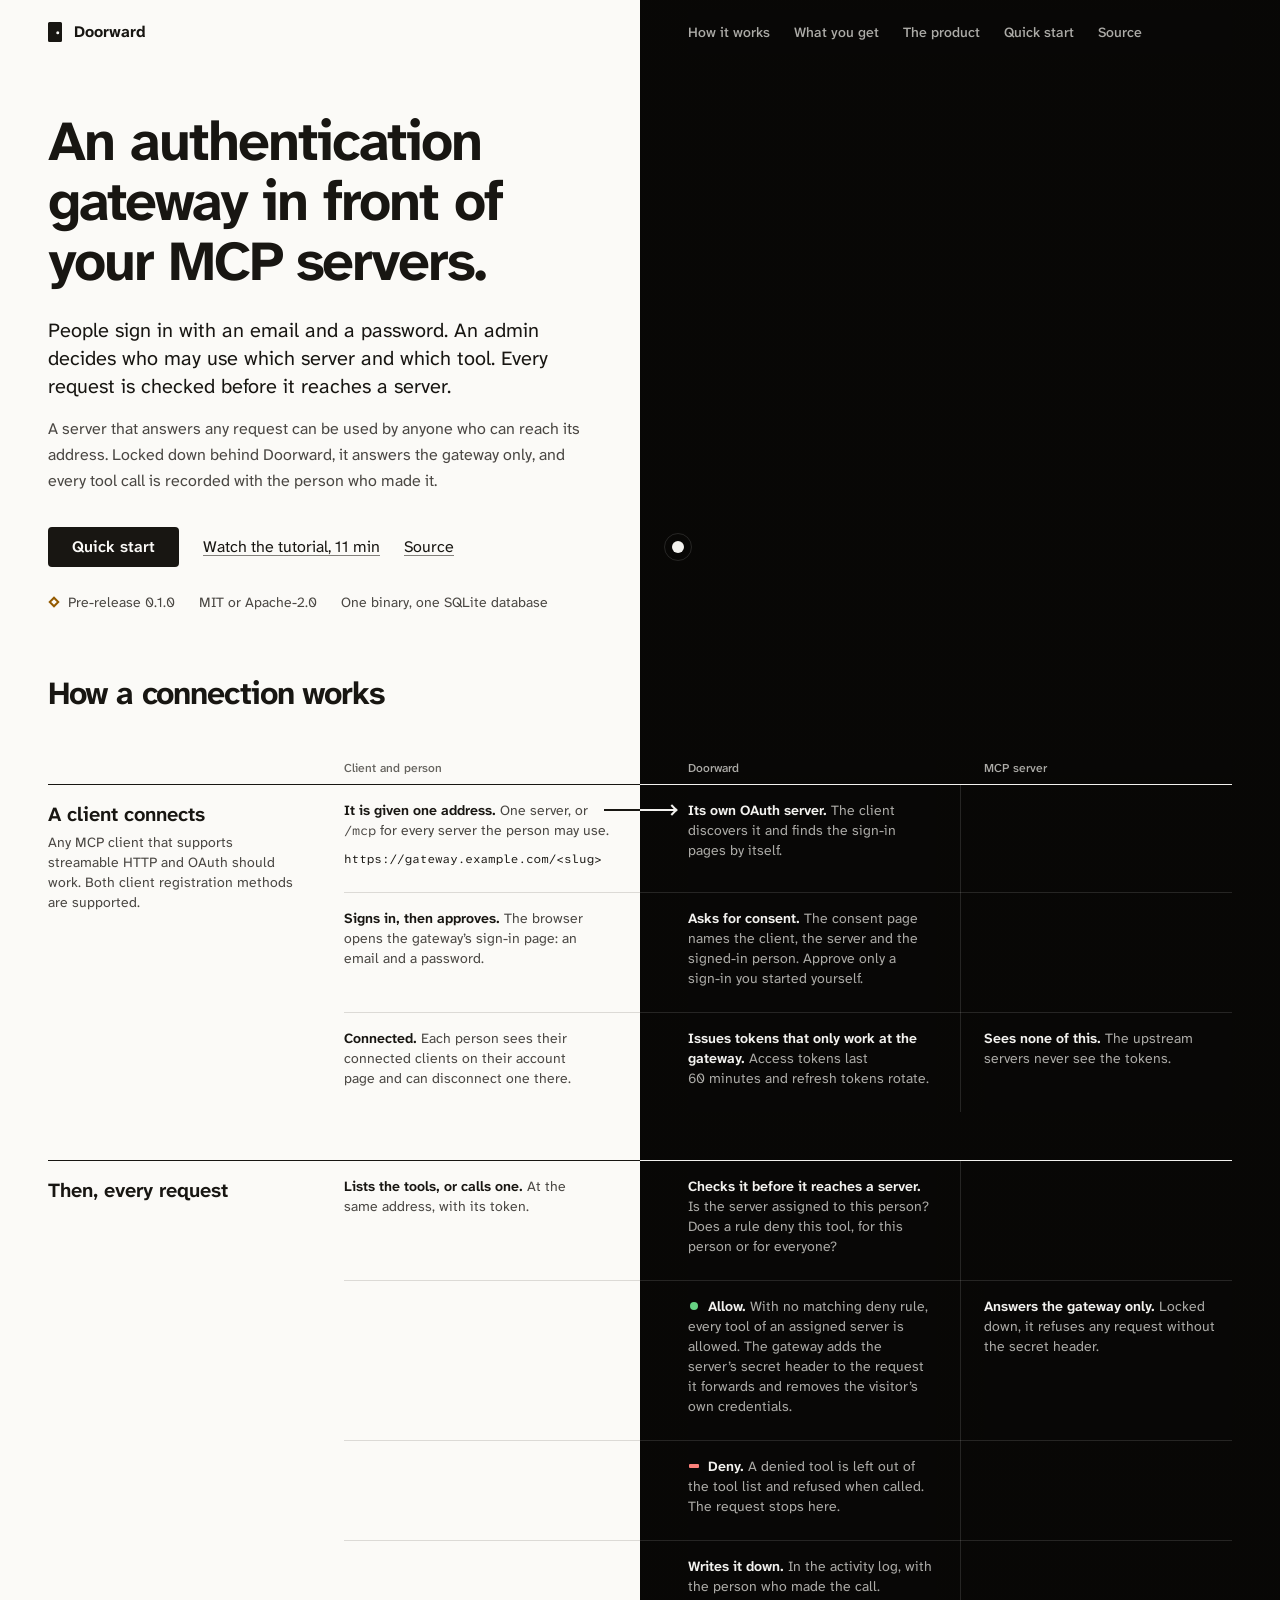
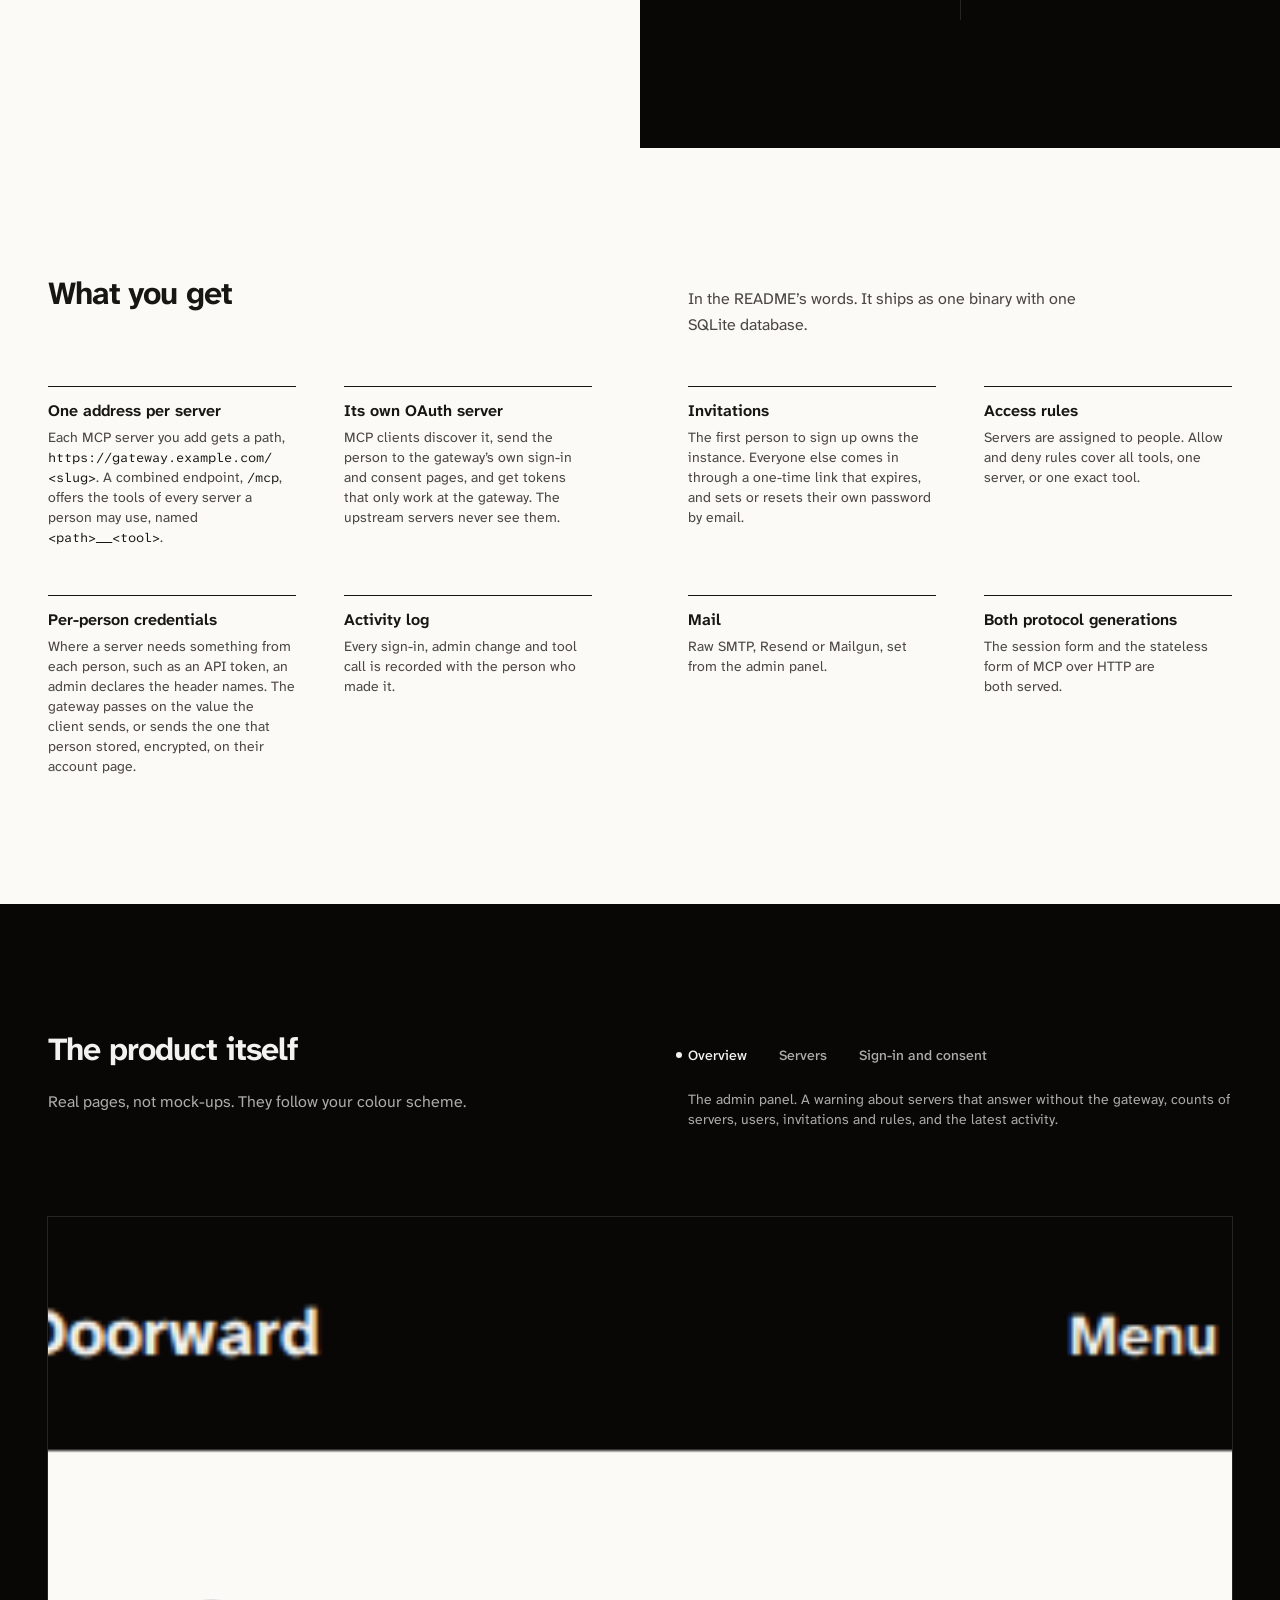
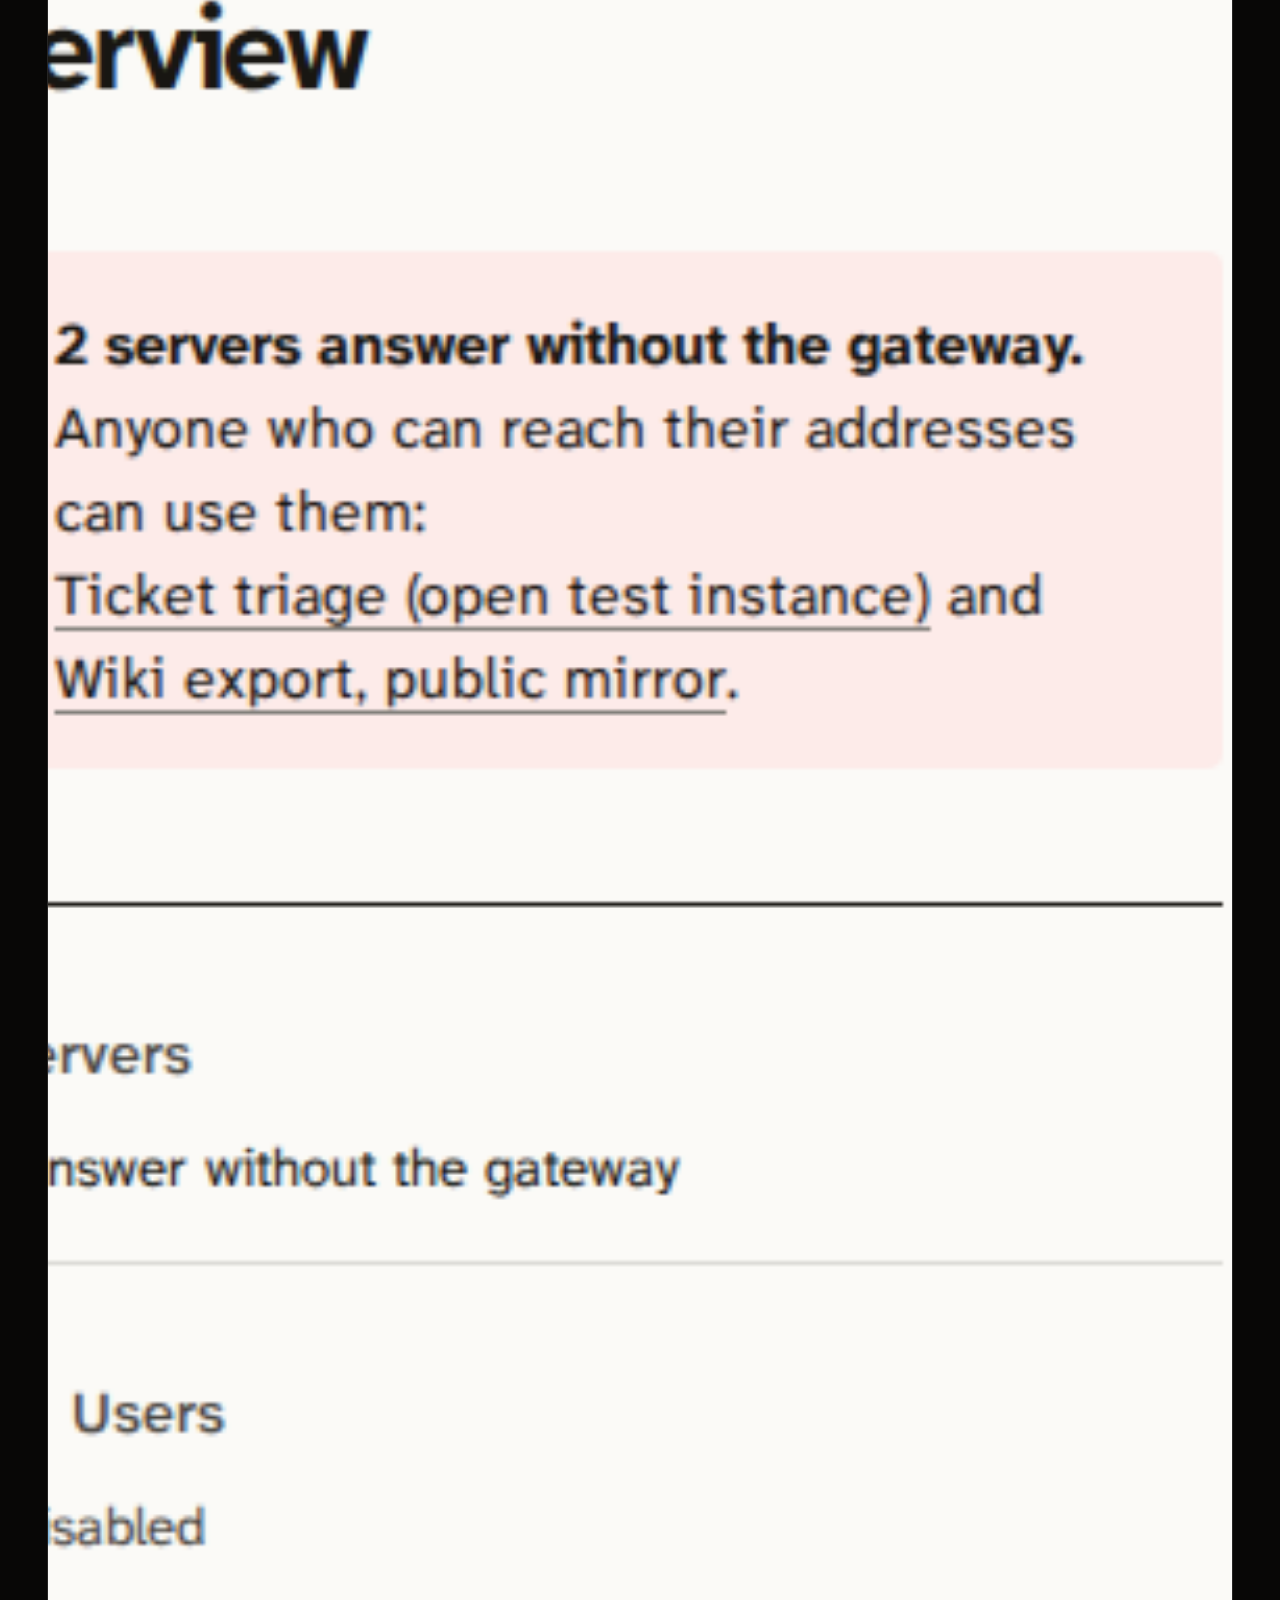
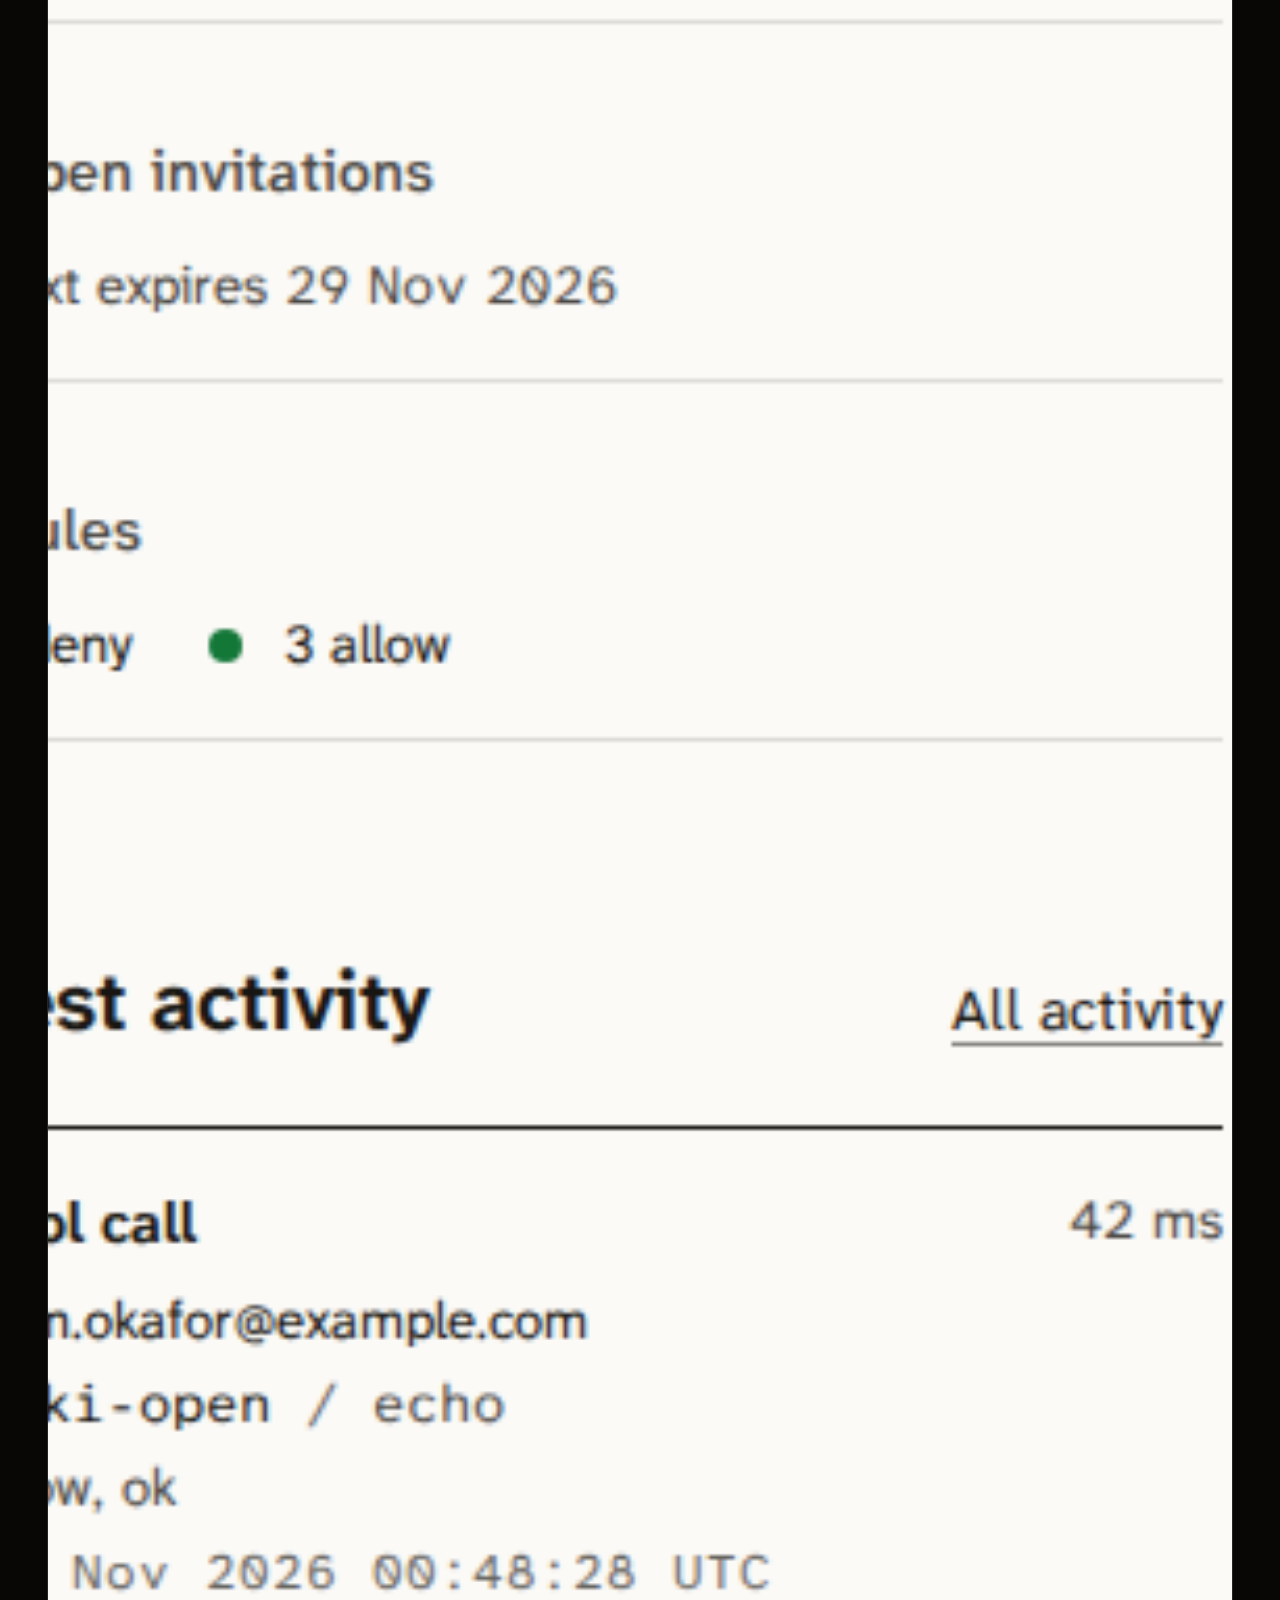
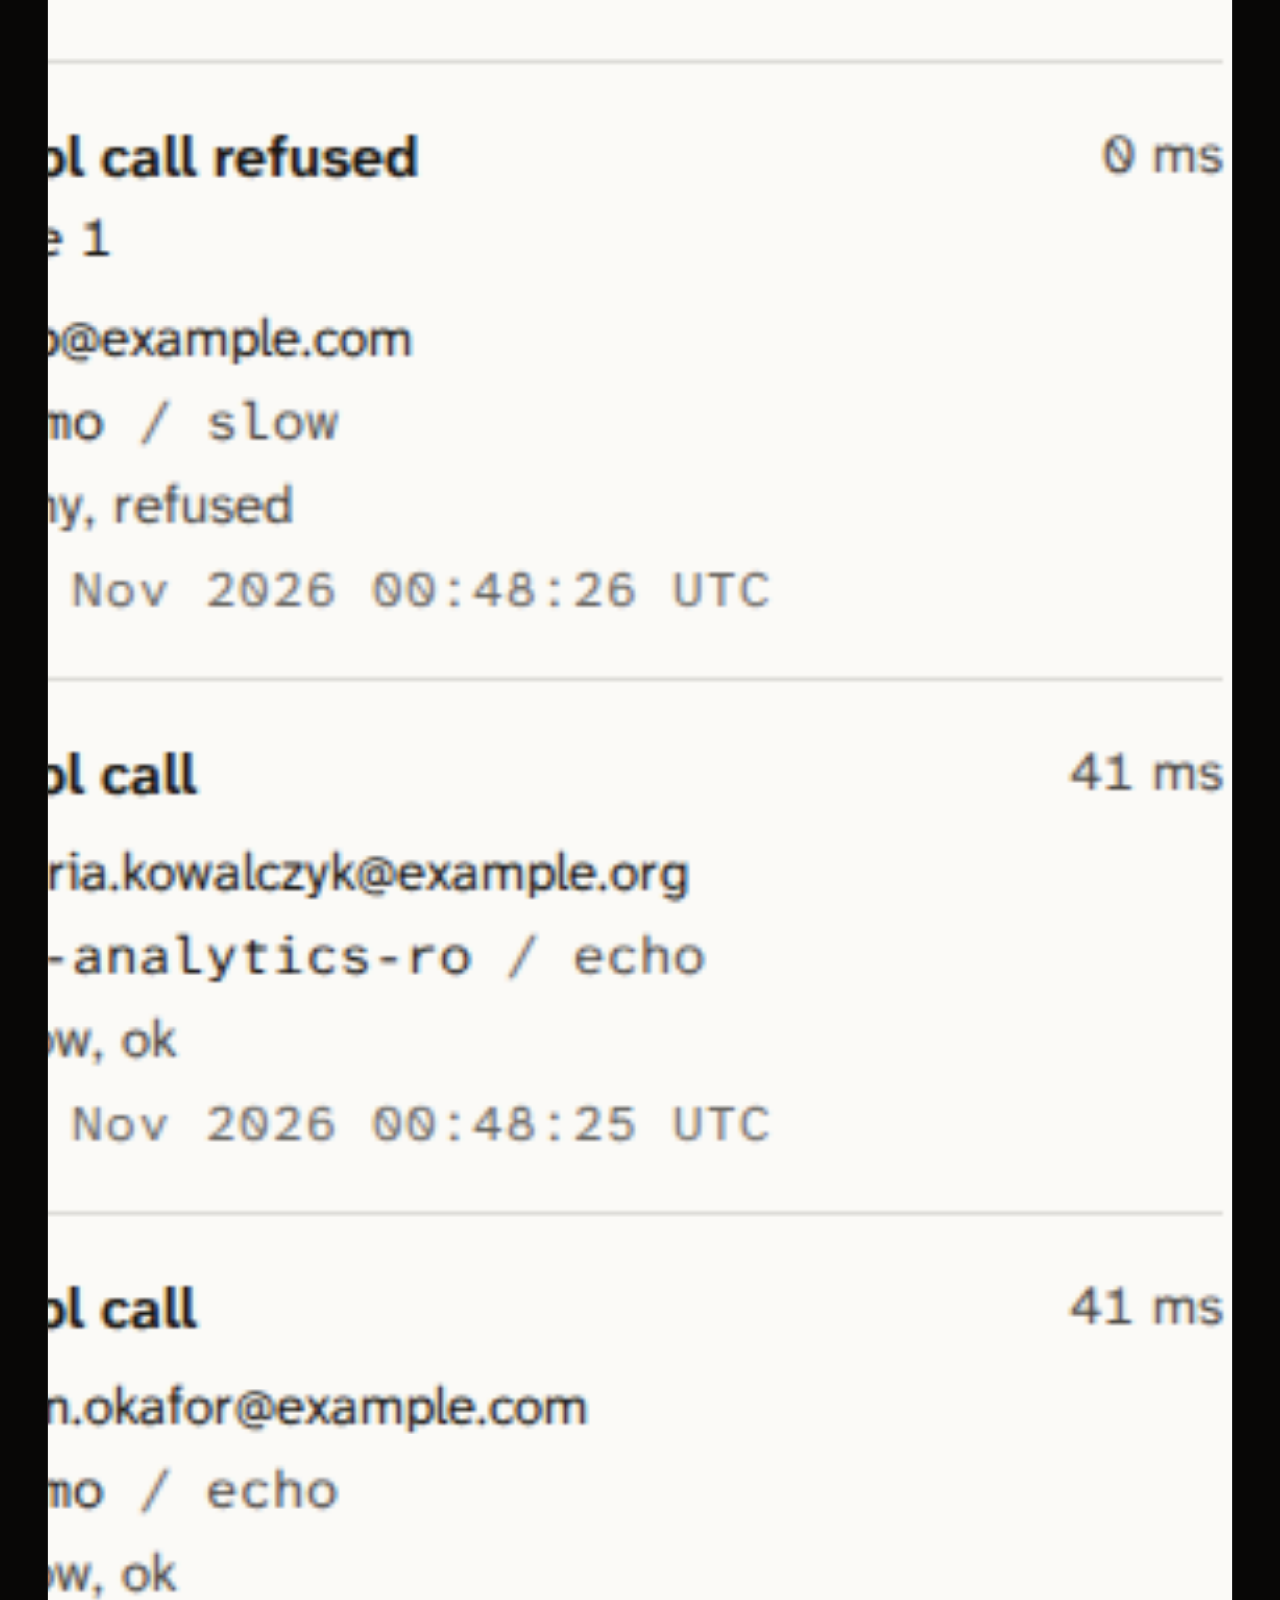
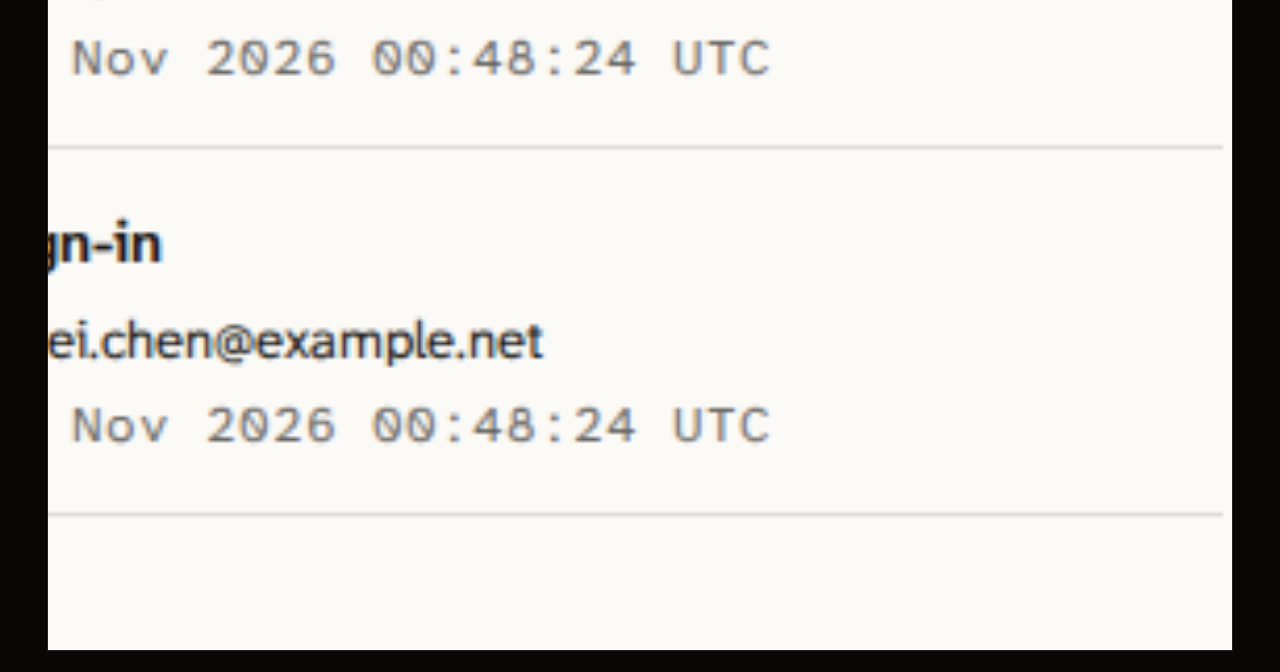
==== index.html @ a2388fac "Add custom headers and credentials to the tutorial and the page" ====
<!doctype html>
<html lang="en">
<head>
<meta charset="utf-8">
<meta name="viewport" content="width=device-width, initial-scale=1">
<meta name="color-scheme" content="light dark">
<title>Doorward: an authentication gateway in front of MCP servers</title>
<meta name="description" content="Doorward is an open-source authentication gateway in front of MCP servers. People sign in with an email and a password, an admin decides who may use which server and which tool, and every tool call is recorded with the person who made it. One binary, one SQLite database. Pre-release 0.1.0.">
<meta property="og:type" content="website">
<meta property="og:url" content="https://matpb.github.io/doorward/">
<meta property="og:site_name" content="Doorward">
<meta property="og:title" content="Doorward: an authentication gateway in front of MCP servers">
<meta property="og:description" content="One sign-in in front of the MCP servers you run. An admin decides who may use which server and which tool, and every tool call is recorded with the person who made it. Pre-release 0.1.0.">
<meta property="og:image" content="https://matpb.github.io/doorward/og.png">
<meta property="og:image:type" content="image/png">
<meta property="og:image:width" content="1280">
<meta property="og:image:height" content="640">
<meta property="og:image:alt" content="Doorward. An authentication gateway in front of your MCP servers. The statement stands on paper to the left of a black door with a round handle.">
<meta name="twitter:card" content="summary_large_image">
<link rel="icon" href="favicon.svg" type="image/svg+xml">
<link rel="stylesheet" href="site.css">
</head>
<body id="top">
<a class="skip" href="#what">Skip to the content</a>

<header class="bar">
  <a class="brand" href="#top">
    <svg class="brand-mark" viewBox="0 0 24 24" width="24" height="24" aria-hidden="true"><path fill-rule="evenodd" d="M6.5 2h11A1.5 1.5 0 0 1 19 3.5v17a1.5 1.5 0 0 1-1.5 1.5h-11A1.5 1.5 0 0 1 5 20.5v-17A1.5 1.5 0 0 1 6.5 2Zm8.25 9.25a1.5 1.5 0 1 0 0 3 1.5 1.5 0 0 0 0-3Z"/></svg>
    <span>Doorward</span>
  </a>
  <nav aria-label="On this page">
    <ul>
      <li class="wide-only"><a href="#how-title">How it works</a></li>
      <li class="wide-only"><a href="#gets-title">What you get</a></li>
      <li><a href="#product-title">The product</a></li>
      <li class="wide-only"><a href="#start-title">Quick start</a></li>
      <li><a href="https://github.com/matpb/doorward">Source</a></li>
    </ul>
  </nav>
</header>

<main>

<div class="threshold">
  <section class="statement" aria-labelledby="what">
    <h1 id="what">An authentication gateway in front of your MCP servers.</h1>
    <p class="lede">People sign in with an email and a password. An admin decides who may use which server and which tool. Every request is checked before it reaches a server.</p>
    <p class="problem">A server that answers any request can be used by anyone who can reach its address. Locked down behind Doorward, it answers the gateway only, and every tool call is recorded with the person who <span class="nb">made it.</span></p>
    <p class="actions">
      <a class="button" href="#start-title">Quick start</a>
      <a href="#tutorial-title">Watch the tutorial, 11 min</a>
      <a class="also-in-bar" href="https://github.com/matpb/doorward">Source</a>
      <span class="handle" aria-hidden="true"></span>
    </p>
    <ul class="facts">
      <li><span class="mark" data-v="warn" aria-hidden="true"></span>Pre-release 0.1.0</li>
      <li>MIT or Apache-2.0</li>
      <li>One binary, one SQLite database</li>
    </ul>
  </section>

  <section class="path" id="how" aria-labelledby="how-title">
    <h2 id="how-title">How a connection works</h2>
    <p class="path-heads" aria-hidden="true"><span>Client and person</span><span>Doorward</span><span>MCP server</span></p>

    <div class="phase">
      <div class="phase-head">
        <h3>A client connects</h3>
        <p>Any MCP client that supports streamable HTTP and OAuth should work. Both client registration methods are supported.</p>
      </div>
      <ol class="steps" role="list">
        <li class="step">
          <div class="cell at-client">
            <span class="who">Client</span>
            <p><strong>It is given one address.</strong> One server, or <code>/mcp</code> for every server the person may use.</p>
            <p class="sample"><code class="addr">https://gateway.example.com/<wbr>&lt;slug&gt;</code></p>
          </div>
          <span class="wire" data-dir="in" aria-hidden="true"></span>
          <div class="cell at-door">
            <span class="who">Doorward</span>
            <p><strong>Its own OAuth server.</strong> The client discovers it and finds the <span class="nb">sign-in</span> pages by itself.</p>
          </div>
        </li>
        <li class="step">
          <span class="wire stacked-only" data-dir="out" aria-hidden="true"></span>
          <div class="cell at-client">
            <span class="who">Person</span>
            <p><strong>Signs in<span class="table-only">, then approves</span>.</strong> The browser opens the gateway&rsquo;s <span class="nb">sign-in</span> page: an email and a password.</p>
          </div>
          <span class="wire" data-dir="in" aria-hidden="true"></span>
          <div class="cell at-door">
            <span class="who">Doorward</span>
            <p><strong>Asks for consent.</strong> The consent page names the client, the server and the <span class="nb">signed-in</span> person.<span class="table-only"> Approve only a <span class="nb">sign-in</span> you started yourself.</span></p>
          </div>
          <span class="wire stacked-only" data-dir="out" aria-hidden="true"></span>
          <div class="cell at-client stacked-only">
            <span class="who">Person</span>
            <p><strong>Approves.</strong> Approve only a <span class="nb">sign-in</span> you started yourself.</p>
          </div>
        </li>
        <li class="step">
          <span class="wire stacked-only" data-dir="in" aria-hidden="true"></span>
          <div class="cell at-door">
            <span class="who">Doorward</span>
            <p><strong>Issues tokens that only work at the gateway.</strong> Access tokens last 60&nbsp;minutes and refresh tokens rotate.</p>
          </div>
          <span class="wire" data-dir="out" aria-hidden="true"></span>
          <div class="cell at-client">
            <span class="who">Client</span>
            <p><strong>Connected.</strong> Each person sees their connected clients on their account page and can disconnect one there.</p>
          </div>
          <div class="cell at-server">
            <span class="who">MCP server</span>
            <p><strong>Sees none of this.</strong> The upstream servers never see the tokens.</p>
          </div>
        </li>
      </ol>
    </div>

    <div class="phase">
      <div class="phase-head">
        <h3>Then, every request</h3>
      </div>
      <ol class="steps" role="list">
        <li class="step">
          <div class="cell at-client">
            <span class="who">Client</span>
            <p><strong>Lists the tools, or calls one.</strong> At the same address, with its token.</p>
          </div>
          <span class="wire" data-dir="in" aria-hidden="true"></span>
          <div class="cell at-door">
            <span class="who">Doorward</span>
            <p><strong>Checks it before it reaches a server.</strong> Is the server assigned to this person? Does a rule deny this tool, for this person or for everyone?</p>
          </div>
        </li>
        <li class="step">
          <div class="cell at-door">
            <span class="who">Doorward</span>
            <p><span class="verdict"><span class="mark" data-v="allow" aria-hidden="true"></span><strong>Allow.</strong></span> With no matching deny rule, every tool of an assigned server is allowed. The gateway adds the server&rsquo;s secret header to the request it forwards and removes the visitor&rsquo;s own credentials.</p>
          </div>
          <span class="wire" data-dir="up" aria-hidden="true"></span>
          <div class="cell at-server">
            <span class="who">MCP server</span>
            <p><strong>Answers the gateway only.</strong> Locked down, it refuses any request without the secret header.</p>
          </div>
        </li>
        <li class="step">
          <div class="cell at-door">
            <span class="who">Doorward</span>
            <p><span class="verdict"><span class="mark" data-v="deny" aria-hidden="true"></span><strong>Deny.</strong></span> A denied tool is left out of the tool list and refused when called. The request stops here.</p>
          </div>
          <span class="wire" data-dir="stop" aria-hidden="true"></span>
        </li>
        <li class="step">
          <div class="cell at-door">
            <span class="who">Doorward</span>
            <p><strong>Writes it down.</strong> In the activity log, with the person who made the call.</p>
          </div>
        </li>
      </ol>
    </div>
  </section>
</div>

<section class="section" id="gets" aria-labelledby="gets-title">
  <div class="section-head">
    <h2 id="gets-title">What you get</h2>
    <p>In the README&rsquo;s words. It ships as one binary with one SQLite database.</p>
  </div>
  <dl class="section-body gets">
    <div>
      <dt>One address per server</dt>
      <dd>Each MCP server you add gets a path, <code class="addr">https://gateway.example.com/<wbr>&lt;slug&gt;</code>. A combined endpoint, <code>/mcp</code>, offers the tools of every server a person may use, named <code>&lt;path&gt;__&lt;tool&gt;</code>.</dd>
    </div>
    <div>
      <dt>Its own OAuth server</dt>
      <dd>MCP clients discover it, send the person to the gateway&rsquo;s own <span class="nb">sign-in</span> and consent pages, and get tokens that only work at the gateway. The upstream servers never see them.</dd>
    </div>
    <div>
      <dt>Invitations</dt>
      <dd>The first person to sign up owns the instance. Everyone else comes in through a one-time link that expires, and sets or resets their own password by email.</dd>
    </div>
    <div>
      <dt>Access rules</dt>
      <dd>Servers are assigned to people. Allow and deny rules cover all tools, one server, or one exact tool.</dd>
    </div>
    <div>
      <dt>Per-person credentials</dt>
      <dd>Where a server needs something from each person, such as an API token, an admin declares the header names. The gateway passes on the value the client sends, or sends the one that person stored, encrypted, on their account page.</dd>
    </div>
    <div>
      <dt>Activity log</dt>
      <dd>Every <span class="nb">sign-in</span>, admin change and tool call is recorded with the person who made it.</dd>
    </div>
    <div>
      <dt>Mail</dt>
      <dd>Raw SMTP, Resend or Mailgun, set from the admin panel.</dd>
    </div>
    <div>
      <dt>Both protocol generations</dt>
      <dd>The session form and the stateless form of MCP over HTTP are both served.</dd>
    </div>
  </dl>
</section>

<section class="inside" id="product" aria-labelledby="product-title">
  <div class="screens" role="group" aria-labelledby="product-title">
    <h2 id="product-title">The product itself</h2>
    <p class="screens-note">Real pages, not mock-ups. They follow your colour scheme.</p>

    <input class="screen-pick" type="radio" name="screen" id="screen-overview" checked>
    <input class="screen-pick" type="radio" name="screen" id="screen-servers">
    <input class="screen-pick" type="radio" name="screen" id="screen-sign-in">
    <p class="screen-tabs">
      <label for="screen-overview">Overview</label>
      <label for="screen-servers">Servers</label>
      <label for="screen-sign-in">Sign-in and consent</label>
    </p>

    <figure class="screen" data-screen="overview">
      <figcaption>The admin panel. A warning about servers that answer without the gateway, counts of servers, users, invitations and rules, and the latest activity.</figcaption>
      <div class="shot">
        <p class="pane-name">Overview page</p>
        <picture>
          <source media="(max-width: 389.98px) and (prefers-color-scheme: dark)" srcset="img/overview-360-dark.png" width="360" height="1398">
          <source media="(max-width: 389.98px)" srcset="img/overview-360-light.png" width="360" height="1398">
          <source media="(max-width: 743.98px) and (prefers-color-scheme: dark)" srcset="img/overview-390-dark.png" width="390" height="1378">
          <source media="(max-width: 743.98px)" srcset="img/overview-390-light.png" width="390" height="1378">
          <source media="(max-width: 1199.98px) and (prefers-color-scheme: dark)" srcset="img/overview-728-dark.png" width="728" height="966">
          <source media="(max-width: 1199.98px)" srcset="img/overview-728-light.png" width="728" height="966">
          <source media="(prefers-color-scheme: dark)" srcset="img/overview-1502-dark.png" width="1502" height="700">
          <img src="img/overview-1502-light.png" width="1502" height="700" alt="The Doorward admin panel: a warning about two servers that answer without the gateway, counts of servers, users, invitations and rules, and the latest activity: three tool calls that were allowed, one refused by a rule, and one sign-in, each with its person, server, tool, decision, duration and time">
        </picture>
      </div>
    </figure>

    <figure class="screen" data-screen="servers">
      <figcaption>Each server with its path, tool count, user count and lock-down state. &ldquo;Locked down&rdquo; means the server refused a request without the secret. &ldquo;Answers without the gateway&rdquo; means anyone who can reach its address can use it.</figcaption>
      <div class="shot">
        <p class="pane-name">Servers page</p>
        <picture>
          <source media="(max-width: 389.98px) and (prefers-color-scheme: dark)" srcset="img/servers-360-dark.png" width="360" height="1208">
          <source media="(max-width: 389.98px)" srcset="img/servers-360-light.png" width="360" height="1208">
          <source media="(max-width: 743.98px) and (prefers-color-scheme: dark)" srcset="img/servers-390-dark.png" width="390" height="1208">
          <source media="(max-width: 743.98px)" srcset="img/servers-390-light.png" width="390" height="1208">
          <source media="(max-width: 1199.98px) and (prefers-color-scheme: dark)" srcset="img/servers-728-dark.png" width="728" height="1128">
          <source media="(max-width: 1199.98px)" srcset="img/servers-728-light.png" width="728" height="1128">
          <source media="(prefers-color-scheme: dark)" srcset="img/servers-1502-dark.png" width="1502" height="510">
          <img src="img/servers-1502-light.png" width="1502" height="510" loading="lazy" decoding="async" alt="The servers page: each server with its path, tool count, user count and lock-down state">
        </picture>
      </div>
    </figure>

    <figure class="screen" data-screen="sign-in">
      <figcaption>The gateway&rsquo;s own pages. The browser opens the <span class="nb">sign-in</span> page, then a consent page that names the client, the server and the <span class="nb">signed-in</span> person.</figcaption>
      <div class="shot pair">
        <div class="pane pair-wide">
          <p class="pane-name">Sign-in page</p>
          <picture>
            <source media="(max-width: 389.98px) and (prefers-color-scheme: dark)" srcset="img/sign-in-360-dark.png" width="360" height="484">
            <source media="(max-width: 389.98px)" srcset="img/sign-in-360-light.png" width="360" height="484">
            <source media="(max-width: 743.98px) and (prefers-color-scheme: dark)" srcset="img/sign-in-390-dark.png" width="390" height="484">
            <source media="(max-width: 743.98px)" srcset="img/sign-in-390-light.png" width="390" height="484">
            <source media="(max-width: 1199.98px) and (prefers-color-scheme: dark)" srcset="img/sign-in-728-dark.png" width="728" height="540">
            <source media="(max-width: 1199.98px)" srcset="img/sign-in-728-light.png" width="728" height="540">
            <source media="(prefers-color-scheme: dark)" srcset="img/sign-in-dark.png" width="906" height="624">
            <img src="img/sign-in-light.png" width="906" height="624" loading="lazy" decoding="async" alt="The sign-in page: the edge of the door with its handle, and a form with Email, Password, a link for a forgotten password and the Sign in button">
          </picture>
        </div>
        <div class="pane pair-phone">
          <p class="pane-name">Consent page</p>
          <picture>
            <source media="(max-width: 389.98px) and (prefers-color-scheme: dark)" srcset="img/consent-360-dark.png" width="360" height="656">
            <source media="(max-width: 389.98px)" srcset="img/consent-360-light.png" width="360" height="656">
            <source media="(max-width: 743.98px) and (prefers-color-scheme: dark)" srcset="img/consent-dark.png" width="390" height="624">
            <source media="(max-width: 743.98px)" srcset="img/consent-light.png" width="390" height="624">
            <source media="(max-width: 1199.98px) and (prefers-color-scheme: dark)" srcset="img/consent-728-dark.png" width="728" height="628">
            <source media="(max-width: 1199.98px)" srcset="img/consent-728-light.png" width="728" height="628">
            <source media="(prefers-color-scheme: dark)" srcset="img/consent-dark.png" width="390" height="624">
            <img src="img/consent-light.png" width="390" height="624" loading="lazy" decoding="async" alt="The consent page: where the sign-in will be sent, a warning about the client's name, the server, the signed-in person, Approve and Deny">
          </picture>
        </div>
      </div>
    </figure>
  </div>

  <div class="tutorial" id="tutorial">
    <h2 id="tutorial-title">The tutorial, in eleven minutes</h2>
    <p class="tutorial-note">Narrated, with subtitles burnt in: what Doorward is, how to run it, and how to check that it works.</p>
    <video controls preload="none" playsinline poster="media/poster.jpg" width="1920" height="1080" aria-labelledby="tutorial-title">
      <source src="media/doorward-tutorial.mp4" type="video/mp4">
      <a href="media/doorward-tutorial.mp4">Open the tutorial video (MP4, 49&nbsp;MB)</a>
    </video>
    <div class="parts">
      <h3 id="parts-title">Open it at a part</h3>
      <ol aria-labelledby="parts-title" role="list">
        <li><a href="media/doorward-tutorial.mp4#t=28"><time datetime="PT28S">0:28</time> What it is, how it connects</a></li>
        <li><a href="media/doorward-tutorial.mp4#t=92"><time datetime="PT1M32S">1:32</time> Install, first start</a></li>
        <li><a href="media/doorward-tutorial.mp4#t=152"><time datetime="PT2M32S">2:32</time> The admin panel</a></li>
        <li><a href="media/doorward-tutorial.mp4#t=183"><time datetime="PT3M3S">3:03</time> Add a server, lock it down</a></li>
        <li><a href="media/doorward-tutorial.mp4#t=248"><time datetime="PT4M8S">4:08</time> Custom headers, per person</a></li>
        <li><a href="media/doorward-tutorial.mp4#t=326"><time datetime="PT5M26S">5:26</time> Invite people, set up mail</a></li>
        <li><a href="media/doorward-tutorial.mp4#t=386"><time datetime="PT6M26S">6:26</time> Assign servers, write rules</a></li>
        <li><a href="media/doorward-tutorial.mp4#t=452"><time datetime="PT7M32S">7:32</time> Connect a client, consent</a></li>
        <li><a href="media/doorward-tutorial.mp4#t=513"><time datetime="PT8M33S">8:33</time> Your account, your credentials</a></li>
        <li><a href="media/doorward-tutorial.mp4#t=589"><time datetime="PT9M49S">9:49</time> The activity log</a></li>
        <li><a href="media/doorward-tutorial.mp4#t=620"><time datetime="PT10M20S">10:20</time> Test it yourself</a></li>
      </ol>
      <p>Each time opens the video file at that point. <a href="media/doorward-tutorial.mp4">The whole file</a> is an MP4 of 49&nbsp;MB.</p>
    </div>
  </div>
</section>

<section class="section" id="start" aria-labelledby="start-title">
  <div class="section-head">
    <h2 id="start-title">Quick start</h2>
    <p>The binary on Linux, a proxy for HTTPS, one client. Click a command to select all of it.</p>
  </div>
  <div class="section-body">
    <ol class="run">
      <li>
        <h3>Build it</h3>
        <p>The gateway runs on Linux; Windows is not supported. Build it with <span class="nb">Rust 1.89</span> or newer.</p>
        <pre class="code sh"><code><span class="tok">cargo</span> <span class="tok">build</span> <span class="tok">--release</span></code></pre>
      </li>
      <li>
        <h3>Write a config file</h3>
        <p>Four settings are enough to start. Every setting can also come from an environment variable.</p>
        <figure class="named">
          <figcaption>doorward.toml</figcaption>
          <pre class="code conf"><code>public_url = "https://gateway.example.com"
listen = "127.0.0.1:8717"
database = "/var/lib/doorward/doorward.db"
trusted_proxies = ["127.0.0.1", "::1"]</code></pre>
        </figure>
        <p><code>trusted_proxies</code> names the proxy in front; the two loopback addresses fit a proxy on the same host. The directory of <code>database</code> must exist and be writable by the gateway.</p>
      </li>
      <li>
        <h3>Start it</h3>
        <pre class="code sh"><code><span class="tok">./target/release/doorward</span> <span class="tok">--config</span> <span class="tok">doorward.toml</span></code></pre>
        <p>The first start prints a setup code on standard error. Open <code>/setup</code>, enter the code, and the account you create becomes the owner. The admin panel is at <code>/admin</code>.</p>
      </li>
      <li>
        <h3>Put HTTPS in front</h3>
        <p>The gateway speaks plain HTTP and expects a proxy that terminates TLS: Caddy, nginx, a tunnel, or a load balancer. Caddy needs nothing more than the address.</p>
        <figure class="named">
          <figcaption>Caddyfile</figcaption>
          <pre class="code conf"><code>gateway.example.com {
	reverse_proxy 127.0.0.1:8717
}</code></pre>
        </figure>
        <p>nginx needs buffering turned off for event streams: <a href="https://github.com/matpb/doorward/blob/main/README.md#put-https-in-front">the README has the block</a>.</p>
      </li>
      <li>
        <h3>Add a server and lock it down</h3>
        <p>In the admin panel, add a server with a name, a path and its upstream address. Give it a secret header, configure the server to refuse any request without it, then press &ldquo;Check lock-down&rdquo; on the server page.</p>
      </li>
      <li>
        <h3>Connect a client</h3>
        <p>Give the client the address of one server, or the combined endpoint <code class="addr">https://gateway.example.com/<wbr>mcp</code>.</p>
        <figure class="named">
          <figcaption>Claude Code</figcaption>
          <pre class="code sh"><code><span class="tok">claude</span> <span class="tok">mcp</span> <span class="tok">add</span> <span class="tok">--transport</span> <span class="tok">http</span> <span class="tok">&lt;name&gt;</span> <span class="tok">https://gateway.example.com/&lt;slug&gt;</span></code>
<code><span class="tok">claude</span> <span class="tok">mcp</span> <span class="tok">login</span> <span class="tok">&lt;name&gt;</span></code></pre>
        </figure>
        <figure class="named">
          <figcaption>Codex</figcaption>
          <pre class="code sh"><code><span class="tok">codex</span> <span class="tok">mcp</span> <span class="tok">add</span> <span class="tok">&lt;name&gt;</span> <span class="tok">--url</span> <span class="tok">https://gateway.example.com/&lt;slug&gt;</span></code>
<code><span class="tok">codex</span> <span class="tok">mcp</span> <span class="tok">login</span> <span class="tok">&lt;name&gt;</span></code></pre>
        </figure>
        <p>The browser opens the gateway&rsquo;s <span class="nb">sign-in</span> page, then the consent page. Approve only a <span class="nb">sign-in</span> you started yourself.</p>
      </li>
    </ol>

    <div class="variant">
      <h3>Or run it with Docker</h3>
      <p>Two Compose files are in the repository. <code>compose.caddy.yaml</code> runs Caddy in front of the gateway, with automatic HTTPS. <code>compose.yaml</code> runs the gateway alone, on the host&rsquo;s loopback address, for a proxy or tunnel you already run.</p>
      <pre class="code sh"><code><span class="tok">cp</span> <span class="tok">.env.example</span> <span class="tok">.env</span></code>
<code><span class="tok">docker</span> <span class="tok">compose</span> <span class="tok">-f</span> <span class="tok">compose.caddy.yaml</span> <span class="tok">build</span></code>
<code><span class="tok">docker</span> <span class="tok">compose</span> <span class="tok">-f</span> <span class="tok">compose.caddy.yaml</span> <span class="tok">up</span> <span class="tok">-d</span></code>
<code><span class="tok">docker</span> <span class="tok">compose</span> <span class="tok">-f</span> <span class="tok">compose.caddy.yaml</span> <span class="tok">logs</span> <span class="tok">doorward</span></code></pre>
      <p>Set <code>DOORWARD_PUBLIC_URL</code> in <code>.env</code> before you build. The last command shows the line <code>doorward setup code: &lt;code&gt;</code>. Then follow <a href="https://github.com/matpb/doorward/blob/main/docs/DOCKER.md">docs/DOCKER.md</a>: every setting, backups, upgrades.</p>
    </div>
  </div>
</section>

<section class="section" id="status" aria-labelledby="status-title">
  <div class="section-head">
    <h2 id="status-title">Status</h2>
    <p>Pre-release, and what that means today.</p>
  </div>
  <div class="section-body">
    <dl class="status">
      <div>
        <dt><span class="mark" data-v="warn" aria-hidden="true"></span>Pre-release</dt>
        <dd>Version 0.1.0. Fixes go into the newest version only.</dd>
      </div>
      <div>
        <dt><span class="mark" data-v="allow" aria-hidden="true"></span>Run against 0.1.0</dt>
        <dd>Claude Code, Codex and the Cursor command line client.</dd>
      </div>
      <div>
        <dt><span class="mark" data-v="warn" aria-hidden="true"></span>Should work</dt>
        <dd>Any MCP client that supports streamable HTTP and OAuth: it finds the <span class="nb">sign-in</span> pages by itself, and both client registration methods are supported.</dd>
      </div>
      <div>
        <dt><span class="mark" data-v="deny" aria-hidden="true"></span>Not supported</dt>
        <dd>Windows. The gateway runs on Linux.</dd>
      </div>
      <div>
        <dt><span class="mark" data-v="warn" aria-hidden="true"></span>Limits</dt>
        <dd>Per-user permissions exist only in the gateway: every user reaches a server under one identity. Allow and deny rules cover tools only. A tool call still succeeds when its activity row cannot be written, for example on a full disk. <span class="nb">Sign-in</span> uses a password only; there is no second factor. The rest is in <a href="https://github.com/matpb/doorward/blob/main/README.md#what-the-gateway-does-not-do">What the gateway does not do</a> and <a href="https://github.com/matpb/doorward/blob/main/SECURITY.md#known-limits">Known limits</a>.</dd>
      </div>
      <div>
        <dt><span class="mark" aria-hidden="true"></span>How it is checked</dt>
        <dd><code>./check.sh</code> runs formatting, lints, every test, the dependency audits and the repository hygiene scan, and prints <code class="words">CHECK PASS</code> when all of them pass. The proof scripts drive real clients and real HTTP against a throwaway gateway.</dd>
      </div>
    </dl>

    <h3 class="cautions-title">Before you rely on it</h3>
    <ul class="cautions">
      <li>Set up mail in the panel before you need it. A lost password, the owner&rsquo;s included, is reset by email only: there is no command that sets one.</li>
      <li>The encryption key for stored secrets is created next to the database. Back it up with the database: one is useless without the other.</li>
      <li>An admin can point a server at any address the gateway can reach, one on your private network included, so give the admin role only to people you would give that reach.</li>
      <li>An <code>http</code> upstream address carries the secret header unencrypted between the gateway and the server: use <code>https</code> unless the server runs on the same host or on a network you trust.</li>
    </ul>
  </div>
</section>

</main>

<footer class="foot" aria-labelledby="links-title">
  <h2 id="links-title" class="vh">Links</h2>
  <div class="foot-groups">
    <nav aria-labelledby="foot-project">
      <h3 id="foot-project">Project</h3>
      <ul>
        <li><a href="https://github.com/matpb/doorward">Source repository</a></li>
        <li><a href="https://github.com/matpb/doorward/issues">Issue tracker</a>, for bugs and questions</li>
        <li><a href="https://github.com/matpb/doorward/blob/main/CONTRIBUTING.md">How a change is made and checked</a></li>
      </ul>
    </nav>
    <nav aria-labelledby="foot-docs">
      <h3 id="foot-docs">Documentation</h3>
      <ul>
        <li><a href="https://github.com/matpb/doorward/blob/main/docs/DOCKER.md">Containers, every setting, backups, upgrades</a></li>
        <li><a href="https://github.com/matpb/doorward/blob/main/docs/DESIGN.md">How the gateway is built and why</a></li>
        <li><a href="https://github.com/matpb/doorward/blob/main/docs/INTERFACE.md">Every page and endpoint</a></li>
        <li><a href="https://github.com/matpb/doorward/blob/main/docs/TESTS.md">The test catalogue</a></li>
      </ul>
    </nav>
    <nav aria-labelledby="foot-security">
      <h3 id="foot-security">Security</h3>
      <ul>
        <li><a href="https://github.com/matpb/doorward/security">Report a vulnerability privately</a>, not in a public issue: open the repository&rsquo;s security tab and choose &ldquo;Report a vulnerability&rdquo;. Only the maintainers see the report.</li>
        <li><a href="https://github.com/matpb/doorward/blob/main/SECURITY.md">The security policy</a></li>
      </ul>
    </nav>
    <nav aria-labelledby="foot-licence">
      <h3 id="foot-licence">Licence</h3>
      <ul>
        <li>Licensed under <a href="https://github.com/matpb/doorward/blob/main/LICENSE-MIT">MIT</a> or <a href="https://github.com/matpb/doorward/blob/main/LICENSE-APACHE">Apache-2.0</a></li>
        <li>Typefaces: Atkinson Hyperlegible <a href="fonts/OFL-Atkinson-Hyperlegible-Next.txt">Next</a> and <a href="fonts/OFL-Atkinson-Hyperlegible-Mono.txt">Mono</a>, SIL Open Font License 1.1</li>
      </ul>
    </nav>
  </div>
  <div class="foot-end">
    <a class="brand" href="#top">
      <svg class="brand-mark" viewBox="0 0 24 24" width="24" height="24" aria-hidden="true"><path fill-rule="evenodd" d="M6.5 2h11A1.5 1.5 0 0 1 19 3.5v17a1.5 1.5 0 0 1-1.5 1.5h-11A1.5 1.5 0 0 1 5 20.5v-17A1.5 1.5 0 0 1 6.5 2Zm8.25 9.25a1.5 1.5 0 1 0 0 3 1.5 1.5 0 0 0 0-3Z"/></svg>
      <span>Doorward</span>
    </a>
    <p>This page runs no script and loads nothing from another origin.</p>
  </div>
</footer>
</body>
</html>
---- site.css ----
/* Doorward public page. Direction: Street side. Tokens and recipes: DESIGN.md. */

/* ---------- Fonts (SIL OFL 1.1, files unmodified, licence texts in fonts/) ---------- */

@font-face {
  font-family: "Atkinson Hyperlegible Next";
  font-style: normal;
  font-weight: 200 800;
  font-display: swap;
  src: url("fonts/atkinson-hyperlegible-next-latin-wght-normal.woff2") format("woff2");
  unicode-range: U+0000-00FF, U+0131, U+0152-0153, U+02BB-02BC, U+02C6, U+02DA, U+02DC, U+0304, U+0308, U+0329, U+2000-206F, U+20AC, U+2122, U+2191, U+2193, U+2212, U+2215, U+FEFF, U+FFFD;
}

@font-face {
  font-family: "Atkinson Hyperlegible Next";
  font-style: normal;
  font-weight: 200 800;
  font-display: swap;
  src: url("fonts/atkinson-hyperlegible-next-latin-ext-wght-normal.woff2") format("woff2");
  unicode-range: U+0100-02BA, U+02BD-02C5, U+02C7-02CC, U+02CE-02D7, U+02DD-02FF, U+1D00-1DBF, U+1E00-1E9F, U+1EF2-1EFF, U+2020, U+20A0-20AB, U+20AD-20C0, U+2113, U+2C60-2C7F, U+A720-A7FF;
}

@font-face {
  font-family: "Atkinson Hyperlegible Mono";
  font-style: normal;
  font-weight: 200 800;
  font-display: swap;
  src: url("fonts/atkinson-hyperlegible-mono-latin-wght-normal.woff2") format("woff2");
  unicode-range: U+0000-00FF, U+0131, U+0152-0153, U+02BB-02BC, U+02C6, U+02DA, U+02DC, U+0304, U+0308, U+0329, U+2000-206F, U+20AC, U+2122, U+2191, U+2193, U+2212, U+2215, U+FEFF, U+FFFD;
}

@font-face {
  font-family: "Atkinson Hyperlegible Mono";
  font-style: normal;
  font-weight: 200 800;
  font-display: swap;
  src: url("fonts/atkinson-hyperlegible-mono-latin-ext-wght-normal.woff2") format("woff2");
  unicode-range: U+0100-02BA, U+02BD-02C5, U+02C7-02CC, U+02CE-02D7, U+02DD-02FF, U+1D00-1DBF, U+1E00-1E9F, U+1EF2-1EFF, U+2020, U+20A0-20AB, U+20AD-20C0, U+2113, U+2C60-2C7F, U+A720-A7FF;
}

/* ---------- Tokens ---------- */

:root {
  color-scheme: light dark;

  /* The door: one colour in both themes, the application's own. */
  --door: oklch(0.13 0.005 85);
  --on-door: oklch(0.96 0.004 85);
  --on-door-2: oklch(0.74 0.006 85);
  --door-line: oklch(1 0 0 / 0.12);
  --door-line-2: oklch(1 0 0 / 0.2);
  --door-well: oklch(1 0 0 / 0.07);
  /* Verdicts on the door use the application's dark values: the door is always dark. */
  --allow-on-door: oklch(0.78 0.15 150);
  --deny-on-door: oklch(0.74 0.15 25);
  --warn-on-door: oklch(0.82 0.13 80);

  --paper: oklch(0.985 0.004 85);
  --surface: oklch(1 0 0);
  --line: oklch(0.89 0.006 85);
  --line-strong: oklch(0.6 0.008 85);
  --ink: oklch(0.2 0.008 85);
  --ink-hover: oklch(0.32 0.008 85);
  --ink-2: oklch(0.4 0.008 85);
  --ink-3: oklch(0.5 0.008 85);

  --allow: oklch(0.5 0.13 150);
  --deny: oklch(0.5 0.19 27);
  --warn: oklch(0.52 0.12 70);

  --focus: var(--ink);

  --sans: "Atkinson Hyperlegible Next", ui-sans-serif, system-ui, sans-serif;
  --mono: "Atkinson Hyperlegible Mono", ui-monospace, "SFMono-Regular", Menlo, Consolas, monospace;

  --s1: 4px;
  --s2: 8px;
  --s3: 12px;
  --s4: 16px;
  --s5: 24px;
  --s6: 32px;
  --s7: 48px;
  --s8: 64px;
  --s9: 96px;
  --s10: 128px;

  --r1: 2px;
  --r2: 4px;

  --gutter: 20px;
  --col: 288px;
  --gap: 48px;
  --measure: 624px;
  --block: 656px;
  --prose: 560px;
  --control: 44px;
  --bar: 56px;
  --section: var(--s8);

  --tight: -1px;
  --tighter: -1px;

  --t-fast: 120ms;
  --t-press: 125ms;
  --t-mid: 200ms;
  --ease-out: cubic-bezier(0.2, 0.8, 0.2, 1);

  /* Under 1440 px a column is 269.5 px at most, so the page is 1270 px: a desktop capture without its rail. */
  /* The 9999 product is a switch: far below zero under 1439.5 px, far above 288 over it. */
  --col-max: min(var(--col), max(269.5px, (100% - 1439.5px) * 9999));
  --cols:
    minmax(var(--gap), 1fr)
    minmax(0, var(--col-max)) var(--gap) minmax(0, var(--col-max)) var(--gap)
    var(--gap) minmax(0, var(--col-max)) var(--gap) minmax(0, var(--col-max))
    minmax(var(--gap), 1fr);
}

@media (prefers-color-scheme: dark) {
  :root {
    --paper: oklch(0.205 0.005 85);
    --surface: oklch(0.165 0.005 85);
    --line: oklch(0.3 0.005 85);
    --line-strong: oklch(0.56 0.006 85);
    --ink: oklch(0.95 0.004 85);
    --ink-hover: oklch(0.84 0.004 85);
    --ink-2: oklch(0.8 0.005 85);
    --ink-3: oklch(0.68 0.006 85);
    --allow: oklch(0.78 0.15 150);
    --deny: oklch(0.74 0.15 25);
    --warn: oklch(0.82 0.13 80);
  }
}

@media (min-width: 900px) {
  :root {
    --gutter: 48px;
    --section: var(--s9);
  }
}

@media (min-width: 1200px) {
  :root {
    --bar: 64px;
    --section: var(--s10);
    --tighter: -2px;
  }
}

@media (min-width: 1200px) and (pointer: fine) {
  :root {
    --control: 40px;
  }
}

/* ---------- Base ---------- */

*,
*::before,
*::after {
  box-sizing: border-box;
}

html {
  -webkit-text-size-adjust: 100%;
  text-size-adjust: 100%;
  scroll-behavior: smooth;
}

body {
  margin: 0;
  background: var(--paper);
  color: var(--ink);
  font: 400 16px/26px var(--sans);
  font-synthesis: none;
  overflow-wrap: break-word;
}

h1,
h2,
h3,
p,
ol,
ul,
dl,
dd,
figure,
pre {
  margin: 0;
  padding: 0;
}

ol,
ul {
  list-style: none;
}

h1 {
  font: 700 36px/40px var(--sans);
  letter-spacing: var(--tight);
  text-wrap: balance;
}

h2 {
  font: 700 28px/32px var(--sans);
  letter-spacing: var(--tight);
  text-wrap: balance;
}

h3 {
  font: 650 20px/28px var(--sans);
}

p,
dd,
li {
  text-wrap: pretty;
}

strong {
  font-weight: 650;
}

code,
pre,
time {
  font-family: var(--mono);
}

/* line-height 1 so an identifier cannot stretch the line it sits in. */
code {
  font-size: 14px;
  line-height: 1;
}

/* An identifier in running text stays whole. An address may break at the wbr after its last slash. */
:not(pre) > code {
  white-space: nowrap;
}

/* Words a program prints may part at their space: no line before them is cut short to keep them together. */
:not(pre) > code.words {
  white-space: normal;
}

:not(pre) > code.addr {
  white-space: normal;
  word-break: normal;
  overflow-wrap: anywhere;
}

a {
  color: inherit;
  text-decoration: underline;
  text-decoration-thickness: 1px;
  text-underline-offset: 3px;
  text-decoration-color: var(--line-strong);
  transition: text-decoration-color var(--t-fast) var(--ease-out), color var(--t-fast) var(--ease-out);
}

a:hover {
  text-decoration-color: currentColor;
}

:focus-visible {
  outline: 2px solid var(--focus);
  outline-offset: 2px;
  border-radius: var(--r1);
}

img,
video {
  display: block;
  max-width: 100%;
  height: auto;
}

h2 {
  scroll-margin-top: var(--s7);
}

.vh {
  position: absolute;
  width: 1px;
  height: 1px;
  overflow: hidden;
  clip-path: inset(50%);
  white-space: nowrap;
}

.skip {
  position: absolute;
  top: var(--s2);
  left: var(--s2);
  z-index: 2;
  padding: var(--s2) var(--s4);
  background: var(--ink);
  color: var(--paper);
  border-radius: var(--r2);
  font: 600 14px/20px var(--sans);
  text-decoration: none;
  transform: translateY(-64px);
}

.skip:focus-visible {
  transform: none;
}

/* Whatever stands on the door reads the door's own colours. */
.bar,
.at-door,
.at-server,
.inside,
.foot {
  --focus: var(--on-door);
  --allow: var(--allow-on-door);
  --deny: var(--deny-on-door);
  --warn: var(--warn-on-door);
}

/* ---------- Marks: the application's verdict shapes ---------- */

.mark {
  position: relative;
  display: inline-block;
  flex: none;
  width: 12px;
  height: 12px;
  margin-inline-end: var(--s2);
  vertical-align: -1px;
}

.mark::before {
  content: "";
  position: absolute;
  inset: 0;
  margin: auto;
}

.mark[data-v="allow"]::before {
  width: 8px;
  height: 8px;
  border-radius: 50%;
  background: var(--allow);
}

.mark[data-v="deny"]::before {
  width: 10px;
  height: 4px;
  border-radius: 1px;
  background: var(--deny);
}

.mark[data-v="warn"]::before {
  width: 8px;
  height: 8px;
  border: 2px solid var(--warn);
  transform: rotate(45deg);
}

/* ---------- Brand ---------- */

.brand {
  display: inline-flex;
  align-items: center;
  font: 700 16px/24px var(--sans);
  color: inherit;
  text-decoration: none;
}

/* The drawing has 5 px of air each side of 14 px of ink: the ink starts on the page edge. */
.brand-mark {
  flex: none;
  margin-inline: -5px 7px;
  fill: currentColor;
}

/* ---------- Bar ---------- */

.bar {
  display: flex;
  align-items: center;
  justify-content: space-between;
  gap: var(--s5);
  min-height: var(--bar);
  padding-inline: var(--gutter);
  background: var(--door);
  color: var(--on-door);
}

.bar ul {
  display: flex;
  gap: var(--s2);
  margin-inline: calc(-1 * var(--s2));
}

.bar nav a {
  display: block;
  padding: var(--s3) var(--s2);
  font: 500 14px/20px var(--sans);
  color: var(--on-door-2);
  text-decoration: none;
}

.bar nav a:hover {
  color: var(--on-door);
}

.wide-only {
  display: none;
}

@media (min-width: 720px) {
  .wide-only {
    display: block;
  }

  h1 {
    font: 700 44px/48px var(--sans);
  }
}

/* ---------- Statement ---------- */

.statement {
  padding: var(--s7) var(--gutter) var(--s8);
}

.statement > * {
  max-width: var(--measure);
}

.lede {
  margin-top: var(--s5);
  font: 400 20px/28px var(--sans);
}

.problem {
  margin-top: var(--s4);
  color: var(--ink-2);
}

.actions {
  display: flex;
  flex-wrap: wrap;
  align-items: center;
  gap: var(--s3) var(--s5);
  margin-top: var(--s6);
}

.button {
  display: inline-flex;
  align-items: center;
  height: var(--control);
  padding-inline: var(--s5);
  border-radius: var(--r2);
  background: var(--ink);
  color: var(--paper);
  font: 600 16px/24px var(--sans);
  text-decoration: none;
  transition: background-color var(--t-fast) var(--ease-out), transform var(--t-press) var(--ease-out);
}

.button:hover {
  background: var(--ink-hover);
}

.button:active {
  transform: scale(0.97);
}

.actions a:not(.button) {
  padding-block: var(--s2);
}

.handle {
  display: none;
}

/* Under 480 px the bar already carries this link. */
.actions .also-in-bar {
  display: none;
}

@media (min-width: 480px) {
  .actions .also-in-bar {
    display: inline;
  }
}

.facts {
  display: flex;
  flex-wrap: wrap;
  gap: var(--s1) var(--s5);
  margin-top: var(--s5);
  padding-inline-start: 20px;
  font: 400 14px/20px var(--sans);
  color: var(--ink-2);
}

.facts .mark {
  margin-inline: -20px var(--s2);
}

/* ---------- The connection diagram, stacked (under 1200 px) ---------- */

.path > h2 {
  padding: 0 var(--gutter) var(--s6);
}

.path-heads {
  display: none;
}

.phase-head {
  padding: var(--s5) var(--gutter);
  border-top: 1px solid var(--ink);
}

.phase-head p {
  max-width: var(--measure);
  margin-top: var(--s1);
  font: 400 14px/20px var(--sans);
  color: var(--ink-2);
}

.cell {
  padding: var(--s5) var(--gutter);
}

.cell p {
  max-width: var(--measure);
  color: var(--ink-2);
}

.cell strong {
  color: var(--ink);
}

.cell .sample {
  margin-top: var(--s2);
  color: var(--ink);
}

.cell code {
  font-size: 13px;
}

.who {
  display: block;
  margin-bottom: var(--s1);
  font: 500 12px/16px var(--sans);
  color: var(--ink-3);
}

.at-client {
  border-top: 1px solid var(--line);
}

.at-door,
.at-server {
  background: var(--door);
  border-top: 1px solid var(--door-line);
}

.at-door p,
.at-server p,
.at-door .who,
.at-server .who {
  color: var(--on-door-2);
}

.at-door strong,
.at-server strong {
  color: var(--on-door);
}

.verdict,
.nb {
  white-space: nowrap;
}

/* Stacked, the server's bands stand 20 px in from the gateway's, behind a rule: another machine, not another step. */
@media (max-width: 1199.98px) {
  .at-server {
    position: relative;
    padding-inline-start: calc(var(--gutter) + 20px);
  }

  .at-server::before {
    content: "";
    position: absolute;
    inset-block: 0;
    left: var(--gutter);
    width: 1px;
    background: var(--door-line-2);
  }

  .table-only {
    display: none;
  }
}

/* A request, stacked: a short line down across the border between two bands. */
.wire {
  position: relative;
  z-index: 1;
  display: block;
  height: 0;
}

.wire::before {
  content: "";
  position: absolute;
  top: -12px;
  left: calc(var(--gutter) + 3px);
  width: 2px;
  height: 24px;
  background: linear-gradient(to bottom, var(--wire-from) 50%, var(--wire-to) 50%);
}

.wire::after {
  content: "";
  position: absolute;
  top: 3px;
  left: var(--gutter);
  width: 8px;
  height: 8px;
  border: solid var(--wire-to);
  border-width: 0 2px 2px 0;
  transform: rotate(45deg);
}

.wire[data-dir="in"] {
  --wire-from: var(--ink);
  --wire-to: var(--on-door);
}

.wire[data-dir="out"] {
  --wire-from: var(--on-door);
  --wire-to: var(--ink);
}

.wire[data-dir="up"] {
  --wire-from: var(--on-door);
  --wire-to: var(--on-door);
  margin-inline-start: 20px;
}

.wire[data-dir="stop"] {
  display: none;
}

@media (min-width: 640px) and (max-width: 1199.98px) {
  .cell {
    display: grid;
    grid-template-columns: 136px minmax(0, var(--measure));
    column-gap: var(--s5);
  }

  .cell p {
    grid-column: 2;
  }

  .who {
    grid-row: 1 / span 3;
    margin: 0;
    padding-top: 5px;
  }

  .wire::before {
    left: calc(var(--gutter) + 136px + var(--s5) + 3px);
  }

  .wire::after {
    left: calc(var(--gutter) + 136px + var(--s5));
  }
}

/* ---------- Sections with a title to the left of the axis ---------- */

.section {
  padding: var(--section) var(--gutter);
}

.section + .section {
  padding-top: 0;
}

.section-head p {
  max-width: 30em;
  margin-top: var(--s3);
  color: var(--ink-2);
}

/* 656 px: a 32 px gutter for the numbers and a 641 px box, which holds the longest command (600 px of text). */
.section-body {
  max-width: var(--block);
  margin-top: var(--s6);
}

/* ---------- What you get ---------- */

.gets > div {
  padding-block: var(--s4) 19px;
  border-top: 1px solid var(--line);
}

.gets > div:first-child {
  border-top-color: var(--ink);
}

.gets dt {
  font-weight: 650;
}

.gets dd {
  max-width: var(--prose);
  color: var(--ink-2);
}

@media (min-width: 720px) and (max-width: 1199.98px) {
  .section-body.gets {
    display: grid;
    grid-template-columns: 1fr 1fr;
    column-gap: var(--gap);
    max-width: none;
  }

  .gets > div:nth-child(2) {
    border-top-color: var(--ink);
  }
}

/* ---------- Behind the door: the product itself, the tutorial ---------- */

.inside {
  padding: var(--section) var(--gutter);
  background: var(--door);
  color: var(--on-door);
}

.inside a {
  text-decoration-color: var(--on-door-2);
}

.inside a:hover {
  text-decoration-color: currentColor;
}

.screens-note,
.tutorial-note {
  max-width: 30em;
  margin-top: var(--s3);
  color: var(--on-door-2);
}

.screen-pick {
  position: absolute;
  width: 1px;
  height: 1px;
  opacity: 0;
  pointer-events: none;
}

.screen-tabs {
  display: flex;
  flex-wrap: wrap;
  gap: 0 var(--s1);
  margin-top: var(--s5);
  margin-inline-start: -20px;
}

/* A tab's box holds its dot: 8 px, the 6 px dot, 6 px, the word, 8 px. Words are 32 px apart. */
.screen-tabs label {
  position: relative;
  display: block;
  padding: var(--s3) var(--s2) var(--s3) 20px;
  font: 500 14px/20px var(--sans);
  color: var(--on-door-2);
  white-space: nowrap;
  cursor: pointer;
  border-radius: var(--r1);
  transition: color var(--t-fast) var(--ease-out);
}

.screen-tabs label:hover {
  color: var(--on-door);
}

/* The mark of the screen that is open: the application's rail mark. */
.screen-tabs label::before {
  content: "";
  position: absolute;
  top: 19px;
  left: var(--s2);
  width: 6px;
  height: 6px;
  border-radius: 50%;
  background: transparent;
  transition: background-color var(--t-fast) var(--ease-out);
}

.screen-pick#screen-overview:checked ~ .screen-tabs label[for="screen-overview"],
.screen-pick#screen-servers:checked ~ .screen-tabs label[for="screen-servers"],
.screen-pick#screen-sign-in:checked ~ .screen-tabs label[for="screen-sign-in"] {
  color: var(--on-door);
}

.screen-pick#screen-overview:checked ~ .screen-tabs label[for="screen-overview"]::before,
.screen-pick#screen-servers:checked ~ .screen-tabs label[for="screen-servers"]::before,
.screen-pick#screen-sign-in:checked ~ .screen-tabs label[for="screen-sign-in"]::before {
  background: var(--on-door);
}

.screen-pick#screen-overview:focus-visible ~ .screen-tabs label[for="screen-overview"],
.screen-pick#screen-servers:focus-visible ~ .screen-tabs label[for="screen-servers"],
.screen-pick#screen-sign-in:focus-visible ~ .screen-tabs label[for="screen-sign-in"] {
  outline: 2px solid var(--focus);
  outline-offset: -2px;
  /* This ring is drawn inside its box, so the box's corner is 4 px larger: every ring on the page turns at 4 px. */
  border-radius: calc(var(--r1) + 4px);
}

.screen {
  display: none;
  margin-top: var(--s2);
}

.screen-pick#screen-overview:checked ~ .screen[data-screen="overview"],
.screen-pick#screen-servers:checked ~ .screen[data-screen="servers"],
.screen-pick#screen-sign-in:checked ~ .screen[data-screen="sign-in"] {
  display: block;
}

.screen figcaption {
  max-width: var(--measure);
  font: 400 14px/20px var(--sans);
  color: var(--on-door-2);
}

/* A capture is drawn at one CSS pixel for each of its own: its window crops it and nothing scales it. */
.shot {
  --cap-w: 390px;
  --shot-w: var(--cap-w);
  --from: 0px;
  --pull: 0px;
  margin-top: var(--s5);
}

.shot picture {
  position: relative;
  display: flex;
  align-items: flex-start;
  justify-content: flex-start;
  width: var(--shot-w);
  margin-inline-start: var(--pull);
  overflow: hidden;
  background: var(--door-well);
  box-shadow: 0 0 0 1px var(--door-line);
}

.shot img {
  flex: none;
  width: var(--cap-w);
  max-width: none;
  height: auto;
  margin-inline-start: calc(-1 * var(--from));
  font: 400 14px/20px var(--sans);
  color: var(--on-door-2);
}

/* When the file did not arrive, the alt text is drawn again with room around it and the browser's own copy is hidden. */
/* Safari draws nothing on a broken image, so it keeps the browser's own copy: the query is false only there. */
@supports not (font: -apple-system-body) {
  .shot img {
    color: transparent;
  }

  .shot img::after {
    content: attr(alt);
    position: absolute;
    z-index: 1;
    inset: 0;
    padding: var(--s4) var(--gutter);
    background: var(--door-well);
    color: var(--on-door-2);
  }
}

.shot.pair {
  display: grid;
  grid-template-columns: minmax(0, 1fr);
  gap: var(--s6);
}

.pane-name {
  margin-bottom: var(--s2);
  font: 500 12px/16px var(--sans);
  color: var(--on-door-2);
}

/* Where the screen is less than 40 px wider than the capture, the window is inset instead: it starts 12 px in, */
/* ends 12 px before the other edge or where the capture ends, and the capture's text stands on the page's text column. */
@media (max-width: 429.98px), (min-width: 744px) and (max-width: 767.98px) {
  .shot {
    /* 100cqi is the section without its two gutters. */
    --shot-w: min(100cqi + 2 * (var(--gutter) - var(--s3)), var(--cap-w) - var(--s3));
    --from: var(--s3);
    --pull: calc(var(--s3) - var(--gutter));
  }
}

/* 406 to 429 px: the window runs from margin to margin and the 390 px capture is cut alike on both sides, */
/* (430 - screen) / 2 px, which leaves 8 px or more of its own paper beside its text. At odd widths the left is 1 px less. */
@media (min-width: 406px) and (max-width: 429.98px) {
  .shot {
    --shot-w: 100cqi;
    --from: calc((var(--cap-w) - 100cqi) / 2);
    --pull: 0px;
  }

  @supports (width: round(down, 1px, 1px)) {
    .shot {
      --from: round(down, (var(--cap-w) - 100cqi) / 2, 1px);
    }
  }
}

/* The file in use: 360 px under 390, 390 px to 743, 728 px to 1199. The picture's sources switch at the same widths. */
@media (max-width: 389.98px) {
  .shot {
    --cap-w: 360px;
  }
}

@media (min-width: 744px) {
  .shot {
    --cap-w: 728px;
  }
}

/* 1024 to 1199 px: the picker and the caption stand in a column right of the 728 px window, from 48 px after it to */
/* the right margin, under a 1 px rule level with the window's top. The section keeps the page's right edge.         */
@media (min-width: 1024px) and (max-width: 1199.98px) {
  .screens {
    display: grid;
    grid-template-columns: 728px var(--gap) minmax(0, 1fr);
    grid-template-rows: auto auto auto auto 1fr;
  }

  .screens > h2 {
    grid-column: 1 / -1;
    grid-row: 1;
  }

  .screens-note {
    grid-column: 1 / -1;
    grid-row: 2;
  }

  /* 47 px: the 24 px over a window's name, the name and its 8 px, less the 1 px of the window's ring. */
  .screen-tabs {
    grid-column: 3;
    grid-row: 3;
    position: relative;
    z-index: 1;
    flex-direction: column;
    flex-wrap: nowrap;
    align-items: flex-start;
    gap: 0;
    margin-top: calc(var(--s7) - 1px);
    padding-top: var(--s1);
  }

  .screen-tabs::before {
    content: "";
    position: absolute;
    top: 0;
    left: 20px;
    right: 0;
    height: 1px;
    background: var(--door-line);
  }

  .screen-pick#screen-overview:checked ~ .screen[data-screen="overview"],
  .screen-pick#screen-servers:checked ~ .screen[data-screen="servers"],
  .screen-pick#screen-sign-in:checked ~ .screen[data-screen="sign-in"] {
    display: grid;
    grid-column: 1 / -1;
    grid-row: 3 / span 3;
    grid-template-columns: subgrid;
    grid-template-rows: subgrid;
    margin-top: 0;
  }

  /* 32 px under the list, more than the 24 px between two of its words: the caption is not a fourth choice. */
  .screen figcaption {
    grid-column: 3;
    grid-row: 2;
    margin-top: var(--s6);
  }

  .shot,
  .shot.pair {
    grid-column: 1;
    grid-row: 1 / span 3;
  }
}

/* 1200 px and up: desktop captures (232 px rail, 48 px, a 1112 px column, then paper to 1502), cut at the rail's edge. */
/* Up to 1270 the window is the screen, so the capture's column stands on the page's own. */
@media (min-width: 1200px) {
  .shot:not(.pair) {
    --cap-w: 1502px;
    --shot-w: min(100cqi, 1270px);
    --from: 232px;
    --pull: calc(-1 * var(--gap));
  }

  /* Sign-in and consent side by side: a window on the right of the 906 px sign-in crop, the consent page whole. */
  .shot.pair {
    display: flex;
    gap: var(--gap);
    align-items: flex-start;
    --cap-w: 390px;
  }

  .pane-name {
    display: none;
  }

  .pair-wide {
    --cap-w: 906px;
    --shot-w: 100%;
    flex: 1 1 0;
    min-width: 0;
    max-width: 906px;
  }

  .pair-wide picture {
    justify-content: flex-end;
  }

  .pair-phone {
    flex: none;
    width: 390px;
  }
}

/* 1271 to 1439 px: a frame on the page margins, cut alike on both sides up to 1303 px, at the rail edge from 1304. */
@container (min-width: 1271px) {
  .shot:not(.pair) {
    --shot-w: min(100cqi - 2 * var(--gap), 1270px);
    --from: 248px;
    --pull: 0px;
  }

  @supports (width: round(up, 1px, 1px)) {
    .shot:not(.pair) {
      --from: max(232px, round(up, 280px - (var(--shot-w) - 1112px) / 2, 1px));
    }
  }
}

@container (min-width: 1304px) {
  .shot:not(.pair) {
    --from: 232px;
  }
}

/* 1440 and up: the page with its rail, 1440 px of it, 48 px past the columns on each side. */
@container (min-width: 1440px) {
  .shot:not(.pair) {
    --shot-w: 1440px;
    --from: 0px;
    --pull: calc(-1 * var(--gap));
  }
}

.tutorial {
  margin-top: var(--section);
}

video {
  width: 100%;
  margin-top: var(--s6);
  aspect-ratio: 16 / 9;
  border-radius: var(--r2);
  background: var(--door);
  box-shadow: 0 0 0 1px var(--door-line);
}

@supports (height: round(down, 1px, 1px)) {
  @media (max-width: 1199.98px) {
    video {
      height: round(down, calc((100vw - 2 * var(--gutter)) * 9 / 16), 1px);
      aspect-ratio: auto;
    }
  }
}

.parts {
  margin-top: var(--s6);
}

.parts h3 {
  font: 600 14px/20px var(--sans);
}

.parts ol {
  margin-top: var(--s2);
  border-top: 1px solid var(--door-line);
}

.parts li {
  border-bottom: 1px solid var(--door-line);
}

/* The link is 8 px wider than its row on each side, so its focus ring stands 10 px from the time. */
.parts li a {
  display: grid;
  grid-template-columns: auto 1fr;
  align-content: center;
  align-items: baseline;
  min-height: var(--control);
  padding-block: var(--s2);
  margin-inline: calc(-1 * var(--s2));
  padding-inline: var(--s2);
  font: 400 14px/20px var(--sans);
  color: var(--on-door);
  text-decoration: none;
}

.parts li a:hover {
  background: var(--door-well);
}

/* The times end on one edge: the box is five characters wide, the longest time, and 12 px before the name. */
.parts time {
  inline-size: 5ch;
  margin-inline-end: var(--s3);
  text-align: end;
  font-size: 13px;
  font-variant-numeric: tabular-nums;
  color: var(--on-door-2);
}

.parts p {
  margin-top: var(--s3);
  font: 400 14px/20px var(--sans);
  color: var(--on-door-2);
}

/* ---------- Quick start ---------- */

.run {
  counter-reset: step;
}

.run > li {
  position: relative;
  padding-block: var(--s5) var(--s6);
  border-top: 1px solid var(--line);
  counter-increment: step;
}

.run > li:first-child {
  border-top-color: var(--ink);
}

.run h3::before {
  content: counter(step);
  display: inline-block;
  width: var(--s6);
  font: 400 13px/20px var(--mono);
  color: var(--ink-3);
}

.run p,
.variant p {
  max-width: var(--prose);
  margin-top: var(--s2);
  color: var(--ink-2);
}

.run p code,
.variant p code,
.status code,
.cautions code,
.gets code {
  color: var(--ink);
}

.code {
  margin-top: var(--s4);
  padding: var(--s4);
  border: 1px solid var(--line);
  border-radius: var(--r2);
  background: var(--surface);
  color: var(--ink);
  font: 400 13px/20px var(--mono);
  tab-size: 4;
  white-space: pre-wrap;
  overflow-wrap: anywhere;
}

/* Under 480 px a block is a band from edge to edge with its text on the column. */
@media (max-width: 479.98px) {
  .code {
    margin-inline: calc(-1 * var(--gutter));
    padding-inline: var(--gutter);
    border-inline: 0;
    border-radius: 0;
  }
}

/* Under 390 px every block is 12 px and its face advances 7.58 px in every browser: 42 characters are 319 px. */
@media (max-width: 389.98px) {
  .code {
    font-size: 12px;
    text-rendering: geometricPrecision;
  }

  .code.conf {
    padding-inline-end: 0;
  }
}

/* One click selects the whole command: the page has no script to copy it. */
.code code {
  font: inherit;
  -webkit-user-select: all;
  user-select: all;
}

.code.sh {
  white-space: normal;
}

/* A long command wraps on the screen only: its later lines hang 2ch, by padding, and the text holds no break. */
.code.sh code {
  display: block;
  padding-inline-start: 2ch;
  text-indent: -2ch;
  white-space: pre-wrap;
  overflow-wrap: anywhere;
}

/* A word of a command is one piece and moves to the next line whole. Only a word longer than a line breaks. */
.tok {
  display: inline-block;
  max-width: 100%;
  text-indent: 0;
  vertical-align: top;
}

.code.sh code + code {
  margin-top: var(--s1);
}

.named {
  margin-top: var(--s4);
}

/* 480 to 1023 px: the numbers hang in a 32 px gutter and a box hangs 17 px, so titles, prose and code text share one edge. */
@media (min-width: 480px) and (max-width: 1023.98px) {
  .run > li,
  .variant {
    padding-inline-start: var(--s6);
  }

  .run h3::before {
    margin-inline-start: calc(-1 * var(--s6));
  }
}

@media (min-width: 480px) and (max-width: 1199.98px) {
  .section-body .code {
    margin-inline-start: calc(-1 * var(--s4) - 1px);
  }
}

/* 1024 to 1199 px: Quick start and Status in the two columns they have from 1200 px. The title on the left margin, */
/* 96 px, and the 624 px text column on the right margin, so it ends where the bands, the video and the footer end. */
@media (min-width: 1024px) and (max-width: 1199.98px) {
  .section:not(:has(.gets)) {
    display: grid;
    grid-template-columns: minmax(0, 1fr) calc(2 * var(--gap)) var(--measure);
  }

  .section:not(:has(.gets)) .section-head {
    grid-column: 1;
    align-self: start;
    position: sticky;
    top: var(--s6);
  }

  .section:not(:has(.gets)) .section-body {
    grid-column: 3;
    max-width: none;
    margin-top: 0;
  }

  .run h3::before {
    width: var(--gap);
    margin-inline-start: calc(-1 * var(--gap));
  }

  .status > div {
    grid-template-columns: 160px minmax(0, 1fr);
  }
}

.named figcaption {
  font: 500 12px/16px var(--sans);
  color: var(--ink-3);
}

.named .code {
  margin-top: var(--s1);
}

.code + p,
.named + p {
  margin-top: var(--s4);
}

.variant {
  padding-top: var(--s5);
  border-top: 1px solid var(--ink);
}

/* ---------- Status ---------- */

.status > div {
  padding-block: var(--s4) 19px;
  border-top: 1px solid var(--line);
}

.status > div:first-child {
  border-top-color: var(--ink);
}

.status dt {
  font: 600 14px/20px var(--sans);
}

.status dd {
  margin-top: var(--s1);
  padding-inline-start: 20px;
  color: var(--ink-2);
}

.cautions-title {
  margin-top: var(--s7);
}

.cautions {
  margin-top: var(--s4);
  border-bottom: 1px solid var(--line);
}

.cautions li {
  padding: var(--s4) calc(100% - min(100%, var(--prose))) 19px 0;
  border-top: 1px solid var(--line);
  color: var(--ink-2);
}

.cautions li:first-child {
  border-top-color: var(--ink);
}

/* ---------- Links: the door, closed ---------- */

.foot {
  padding: var(--s8) var(--gutter) var(--s6);
  background: var(--door);
  color: var(--on-door-2);
  font: 400 14px/20px var(--sans);
}

.foot a {
  color: var(--on-door);
  text-decoration-color: var(--on-door-2);
}

.foot a:hover {
  text-decoration-color: currentColor;
}

.foot-groups {
  display: grid;
  gap: var(--s6);
}

.foot h3 {
  font: 600 14px/20px var(--sans);
  color: var(--on-door);
}

/* The row is 44 px tall; a link's padding widens its target without moving the lines of a wrapped sentence. */
.foot li {
  max-width: 34em;
  padding-block: var(--s3);
}

.foot li a {
  margin-inline: -6px;
  padding: var(--s3) 6px;
}

.foot-end {
  display: flex;
  flex-wrap: wrap;
  align-items: center;
  justify-content: space-between;
  gap: var(--s3) var(--s5);
  margin-top: var(--s8);
  padding-top: var(--s5);
  border-top: 1px solid var(--door-line);
}

.foot .brand {
  color: var(--on-door);
}

@media (min-width: 640px) {
  .foot-groups {
    grid-template-columns: 1fr 1fr;
    gap: var(--s7) var(--gap);
  }

  .status > div {
    display: grid;
    grid-template-columns: 184px minmax(0, 1fr);
    column-gap: var(--s5);
  }

  .status dt {
    padding-top: 3px;
  }

  .status dd {
    margin: 0;
    padding: 0;
  }

}

/* ---------- Two materials: 1200 px and up ---------- */

@media (min-width: 1200px) {
  h1 {
    font: 700 56px/60px var(--sans);
    letter-spacing: var(--tighter);
  }

  h2 {
    font: 700 32px/36px var(--sans);
  }

  /* One edge for both: paper to the left of the middle, door to the right. */
  .bar,
  .threshold {
    display: grid;
    grid-template-columns: var(--cols);
    background: linear-gradient(to right, transparent 50%, var(--door) 50%);
  }

  .bar {
    gap: 0;
    padding: 0;
    color: var(--ink);
    --focus: var(--ink);
  }

  .bar .brand {
    grid-column: 2 / 5;
    justify-self: start;
  }

  .bar nav {
    grid-column: 7 / 10;
    background: var(--door);
    --focus: var(--on-door);
  }

  .threshold {
    position: relative;
  }

  /* The handle: a 12 px disc in a 1 px ring, 32 px inside the door, level with the button. */
  .handle {
    display: block;
    position: absolute;
    left: calc(50% + 24px);
    width: 28px;
    height: 28px;
    border: 1px solid var(--door-line);
    border-radius: 50%;
  }

  .handle::after {
    content: "";
    position: absolute;
    inset: 0;
    width: 12px;
    height: 12px;
    margin: auto;
    border-radius: 50%;
    background: var(--on-door);
  }

  .statement {
    grid-column: 2 / 5;
    padding: var(--s7) 0 var(--s8);
  }

  .path {
    grid-column: 1 / -1;
    display: grid;
    grid-template-columns: subgrid;
    padding-bottom: var(--s10);
  }

  .path > h2 {
    grid-column: 2 / 5;
    padding: 0 0 var(--s7);
  }

  .path-heads {
    grid-column: 2 / 10;
    display: grid;
    grid-template-columns: subgrid;
    padding-bottom: var(--s2);
    font: 500 12px/16px var(--sans);
    color: var(--ink-3);
  }

  .path-heads span:nth-child(1) {
    grid-column: 3;
  }

  .path-heads span:nth-child(2) {
    grid-column: 6;
  }

  .path-heads span:nth-child(3) {
    grid-column: 8;
  }

  .path-heads span:nth-child(n + 2) {
    background: var(--door);
    color: var(--on-door-2);
  }

  .phase {
    grid-column: 2 / 10;
    display: grid;
    grid-template-columns: subgrid;
    position: relative;
  }

  .phase + .phase {
    margin-top: var(--s7);
  }

  .phase::before,
  .phase::after,
  .step + .step::before,
  .step + .step::after {
    content: "";
    position: absolute;
    top: 0;
    height: 1px;
  }

  /* The rule over a phase: ink on the paper, paper on the ink. */
  .phase::before {
    left: 0;
    width: 50%;
    background: var(--ink);
  }

  .phase::after {
    left: 50%;
    width: 50%;
    background: var(--on-door);
  }

  .phase-head {
    grid-column: 1;
    grid-row: 1;
    padding: var(--s4) 0 0;
    border: 0;
  }

  .steps {
    grid-column: 3 / 9;
    grid-row: 1;
    display: grid;
    grid-template-columns: subgrid;
    position: relative;
  }

  /* The line between the gateway and the server: only the gateway crosses it. */
  .steps::after {
    content: "";
    position: absolute;
    top: 0;
    bottom: 0;
    left: calc((100% - 3 * var(--gap)) / 3 * 2 + 2.5 * var(--gap));
    width: 1px;
    background: var(--door-line);
  }

  .step {
    grid-column: 1 / -1;
    display: grid;
    grid-template-columns: subgrid;
    position: relative;
  }

  .step + .step::before {
    left: 0;
    width: calc(100% / 3);
    background: var(--line);
  }

  .step + .step::after {
    left: calc(100% / 3);
    right: 0;
    background: var(--door-line);
  }

  .cell {
    grid-row: 1;
    padding: var(--s4) 0 var(--s5);
    border: 0;
    font: 400 14px/20px var(--sans);
  }

  .at-client {
    grid-column: 1;
  }

  .at-door {
    grid-column: 4;
  }

  .at-server {
    grid-column: 6;
  }

  .who {
    position: absolute;
    width: 1px;
    height: 1px;
    overflow: hidden;
    clip-path: inset(50%);
    white-space: nowrap;
  }

  /* The sample address stays whole, and is measured without hinting so every browser gives it one width. */
  .cell .sample code {
    white-space: nowrap;
    text-rendering: geometricPrecision;
  }

  /* A wbr still breaks inside nowrap text in Chromium, so it is taken out. */
  .cell .sample wbr {
    display: none;
  }

  /* A request: a 2 px line through the gutter, ink on the paper and paper on the ink. */
  .wire {
    grid-row: 1;
    align-self: start;
    height: 2px;
    margin-top: 25px;
    background: linear-gradient(to right, var(--wire-from) 50%, var(--wire-to) 50%);
  }

  .wire::before {
    content: none;
  }

  .wire::after {
    top: -3px;
    left: auto;
    right: 0;
    border-width: 2px 2px 0 0;
  }

  .wire[data-dir="in"],
  .wire[data-dir="out"] {
    grid-column: 2 / span 2;
    margin-inline: var(--s3);
  }

  .wire[data-dir="out"] {
    --wire-from: var(--ink);
    --wire-to: var(--on-door);
  }

  .wire[data-dir="out"]::after {
    right: auto;
    left: 0;
    border-color: var(--ink);
    transform: rotate(-135deg);
  }

  .wire[data-dir="up"],
  .wire[data-dir="stop"] {
    grid-column: 5;
    margin-inline: var(--s2);
  }

  /* The denied request ends on the line it may not cross. */
  .wire[data-dir="stop"] {
    display: block;
    margin-inline-end: var(--s5);
    background: var(--on-door-2);
  }

  .wire[data-dir="stop"]::after {
    top: -6px;
    right: -2px;
    width: 4px;
    height: 14px;
    border: 0;
    border-radius: 1px;
    background: var(--deny-on-door);
    transform: none;
  }

  .section,
  .inside,
  .foot {
    display: grid;
    grid-template-columns: var(--cols);
    padding-inline: 0;
  }

  /* Quick start and Status: the 624 px text column ends on the right margin, so the longest command is whole. */
  .section:not(:has(.gets)) {
    grid-template-columns:
      minmax(var(--gap), 1fr)
      minmax(0, calc(var(--measure) - 4 * (var(--col) - var(--col-max)))) calc(2 * var(--gap)) var(--measure)
      minmax(var(--gap), 1fr);
  }

  .section-head {
    grid-column: 2;
    align-self: start;
    position: sticky;
    top: var(--s6);
  }

  .section-body {
    grid-column: 4;
    max-width: none;
    margin-top: 0;
  }

  /* A block hangs 17 px into the gutter: its text stands on the column, and the longest command has 607 px. */
  .section-body .code {
    margin-inline-start: calc(-1 * var(--s4) - 1px);
  }

  /* The eight capabilities take the diagram's four columns, four and four; the title has a row of its own. */
  .section-body.gets {
    grid-column: 2 / 10;
    grid-row: 2;
    display: grid;
    grid-template-columns: subgrid;
    row-gap: var(--s7);
    margin-top: var(--s7);
  }

  .section:has(.gets) .section-head {
    grid-column: 2 / 10;
    grid-row: 1;
    position: static;
    display: grid;
    grid-template-columns: subgrid;
    align-items: baseline;
  }

  .section:has(.gets) .section-head h2 {
    grid-column: 1 / 4;
  }

  .section:has(.gets) .section-head p {
    grid-column: 6 / 9;
    margin: 0;
  }

  .gets > div,
  .gets > div:first-child {
    padding-block: var(--s3) 0;
    border-top-color: var(--ink);
    font: 400 14px/20px var(--sans);
  }

  .gets dt {
    font: 650 16px/24px var(--sans);
    margin-bottom: var(--s1);
  }

  .gets code {
    font-size: 13px;
  }

  .gets > div:nth-child(4n + 1) {
    grid-column: 1;
  }

  .gets > div:nth-child(4n + 2) {
    grid-column: 3;
  }

  .gets > div:nth-child(4n + 3) {
    grid-column: 6;
  }

  .gets > div:nth-child(4n + 4) {
    grid-column: 8;
  }

  /* The numbers of the quick start stand on the axis itself. */
  .run h3::before {
    width: var(--gap);
    margin-inline-start: calc(-1 * var(--gap));
  }

  .status > div {
    grid-template-columns: 160px minmax(0, 1fr);
  }

  .screens,
  .tutorial {
    grid-column: 2 / 10;
    display: grid;
    grid-template-columns: subgrid;
  }

  /* Rows: the title, "Open it at a part", the list, its note. The player spans the two in the middle. */
  .tutorial {
    grid-template-rows: auto auto 1fr auto;
  }

  .screens > h2,
  .tutorial > h2 {
    grid-column: 1 / 4;
    grid-row: 1;
    align-self: baseline;
  }

  .screens-note {
    grid-column: 1 / 4;
    grid-row: 2;
  }

  .screen-tabs {
    grid-column: 6 / 9;
    grid-row: 1;
    align-self: baseline;
    margin: 0 0 0 -20px;
  }

  .screen {
    grid-column: 1 / -1;
    grid-row: 2 / span 2;
    margin: 0;
  }

  .screen-pick#screen-overview:checked ~ .screen[data-screen="overview"],
  .screen-pick#screen-servers:checked ~ .screen[data-screen="servers"],
  .screen-pick#screen-sign-in:checked ~ .screen[data-screen="sign-in"] {
    display: grid;
    grid-template-columns: subgrid;
    grid-template-rows: subgrid;
  }

  .screen figcaption {
    grid-column: 6 / 9;
    margin-top: var(--s3);
    min-height: 80px;
  }

  /* --page is the page column and --edge the margin beside it, which is half a pixel off at odd widths. */
  /* A capture must stand on whole pixels, so its block is moved left by that half. */
  .shot,
  .shot.pair {
    --page: min(100cqi - 2 * var(--gap), min(1344px, max(1270px, (100cqi - 1439.5px) * 9999)));
    --edge: calc((100cqi - var(--page)) / 2);
    --snap: 0px;
    grid-column: 1 / -1;
    margin: var(--s7) calc(-1 * var(--snap)) 0 var(--snap);
  }

  @supports (width: round(down, 1px, 1px)) {
    .shot,
    .shot.pair {
      --snap: calc(round(down, var(--edge), 1px) - var(--edge));
    }
  }

  .stacked-only {
    display: none;
  }

  .tutorial-note {
    grid-column: 6 / 9;
    grid-row: 1;
    align-self: baseline;
    margin: 0;
  }

  .tutorial video {
    grid-column: 1 / 7;
    grid-row: 2 / span 2;
    margin-top: var(--s7);
  }

  .parts {
    display: contents;
  }

  .parts h3 {
    grid-column: 8;
    grid-row: 2;
    margin-top: var(--s7);
  }

  /* The list ends on the player's bottom edge: its rows share the height left, 36 px each at least. */
  .parts ol {
    grid-column: 8;
    grid-row: 3;
    display: flex;
    flex-direction: column;
  }

  .parts li {
    flex: 1 0 auto;
    display: grid;
  }

  /* A name of two lines, which a column under 243 px gives the longest, makes a row of 48 px. */
  .parts li a {
    min-height: 36px;
    padding-block: var(--s1);
  }

  .parts p {
    grid-column: 8;
    grid-row: 4;
  }

  .foot {
    padding-block: var(--s9) var(--s7);
  }

  .foot li {
    margin-top: var(--s1);
  }

  /* 8 px over and under the words, so the ring stands clear of them at the offset every other ring has. */
  .foot li a {
    padding-block: var(--s2);
  }

  .foot-groups {
    grid-column: 2 / 10;
    grid-template-columns: subgrid;
    gap: 0;
  }

  .foot-groups nav:nth-child(1) {
    grid-column: 1;
  }

  .foot-groups nav:nth-child(2) {
    grid-column: 3;
  }

  .foot-groups nav:nth-child(3) {
    grid-column: 6;
  }

  .foot-groups nav:nth-child(4) {
    grid-column: 8;
  }

  .foot-end {
    grid-column: 2 / 10;
    margin-top: var(--s9);
  }
}

/* The capture windows are sized by this section's own width (cqi), which a classic scrollbar narrows. */
.inside {
  container-type: inline-size;
  overflow-x: clip;
}

/* 1200 to 1439 px: the note under "Quick start" and "Status" is 400 px at most, clear of the step numbers. */
@media (min-width: 1200px) and (max-width: 1439.98px) {
  .section:not(:has(.gets)) .section-head p {
    max-width: 400px;
  }
}

/* Under 1440 px of page the sample address is 12 px: 258 px, which a column holds from 1320 px. The page is measured, */
/* not the screen: a 1440 px screen with a classic scrollbar has 1425 px of page and 269.5 px columns. */
@media (min-width: 1200px) {
  .threshold {
    container-type: inline-size;
  }

  .cell .sample code {
    font-size: clamp(12px, (100cqi - 1439.5px) * 9999, 13px);
  }
}

/* 1200 to 1319 px: its cell is 32 px wider, so prose and address end on one edge, 16 px before the door. */
/* A float one line tall keeps the first line out of the request line's way. */
@media (min-width: 1200px) and (max-width: 1319.98px) {
  .cell:has(.sample) {
    margin-inline-end: calc(-1 * var(--s6));
  }

  .cell:has(.sample)::before {
    content: "";
    float: right;
    width: var(--s6);
    height: 20px;
  }
}

/* ---------- A short window: the first step of the diagram stays above the fold ---------- */

@media (min-width: 1200px) and (max-height: 820px) {
  .statement {
    padding: var(--s5) 0 var(--s7);
  }

  .path > h2 {
    padding-bottom: var(--s5);
  }
}

/* The same under 1200 px, where the diagram is in bands: 96 px shorter. The 48 px over the h1 and over the diagram's */
/* title are kept at any height; only the gaps between the lines of the statement and inside the bands are smaller. */
@media (min-width: 720px) and (max-width: 1199.98px) and (max-height: 820px) {
  .statement {
    padding-bottom: var(--s7);
  }

  .lede,
  .facts {
    margin-top: var(--s4);
  }

  .actions {
    margin-top: var(--s5);
  }

  .path > h2 {
    padding-bottom: var(--s4);
  }

  .phase-head {
    padding-block: var(--s3);
  }

  .cell {
    padding-block: var(--s4);
  }
}

/* ---------- Motion ---------- */

/* The one move: a request draws itself in its own direction as its step comes into view. */
@supports (animation-timeline: view()) {
  @media (min-width: 1200px) and (prefers-reduced-motion: no-preference) {
    .wire {
      animation: wire-in linear both;
      animation-timeline: view();
      animation-range: cover 8% cover 28%;
    }

    .wire[data-dir="out"] {
      animation-name: wire-out;
    }

    @keyframes wire-in {
      from {
        clip-path: inset(-8px 100% -8px -8px);
      }

      to {
        clip-path: inset(-8px);
      }
    }

    @keyframes wire-out {
      from {
        clip-path: inset(-8px -8px -8px 100%);
      }

      to {
        clip-path: inset(-8px);
      }
    }
  }
}

@media (prefers-reduced-motion: no-preference) {
  .screen {
    transition: opacity var(--t-mid) var(--ease-out);

    @starting-style {
      opacity: 0;
    }
  }
}

@media (prefers-reduced-motion: reduce) {
  html {
    scroll-behavior: auto;
  }

  *,
  *::before,
  *::after {
    transition-duration: 0s !important;
    animation: none !important;
  }
}

@media (forced-colors: active) {
  .mark::before,
  .handle::after {
    forced-color-adjust: none;
  }
}
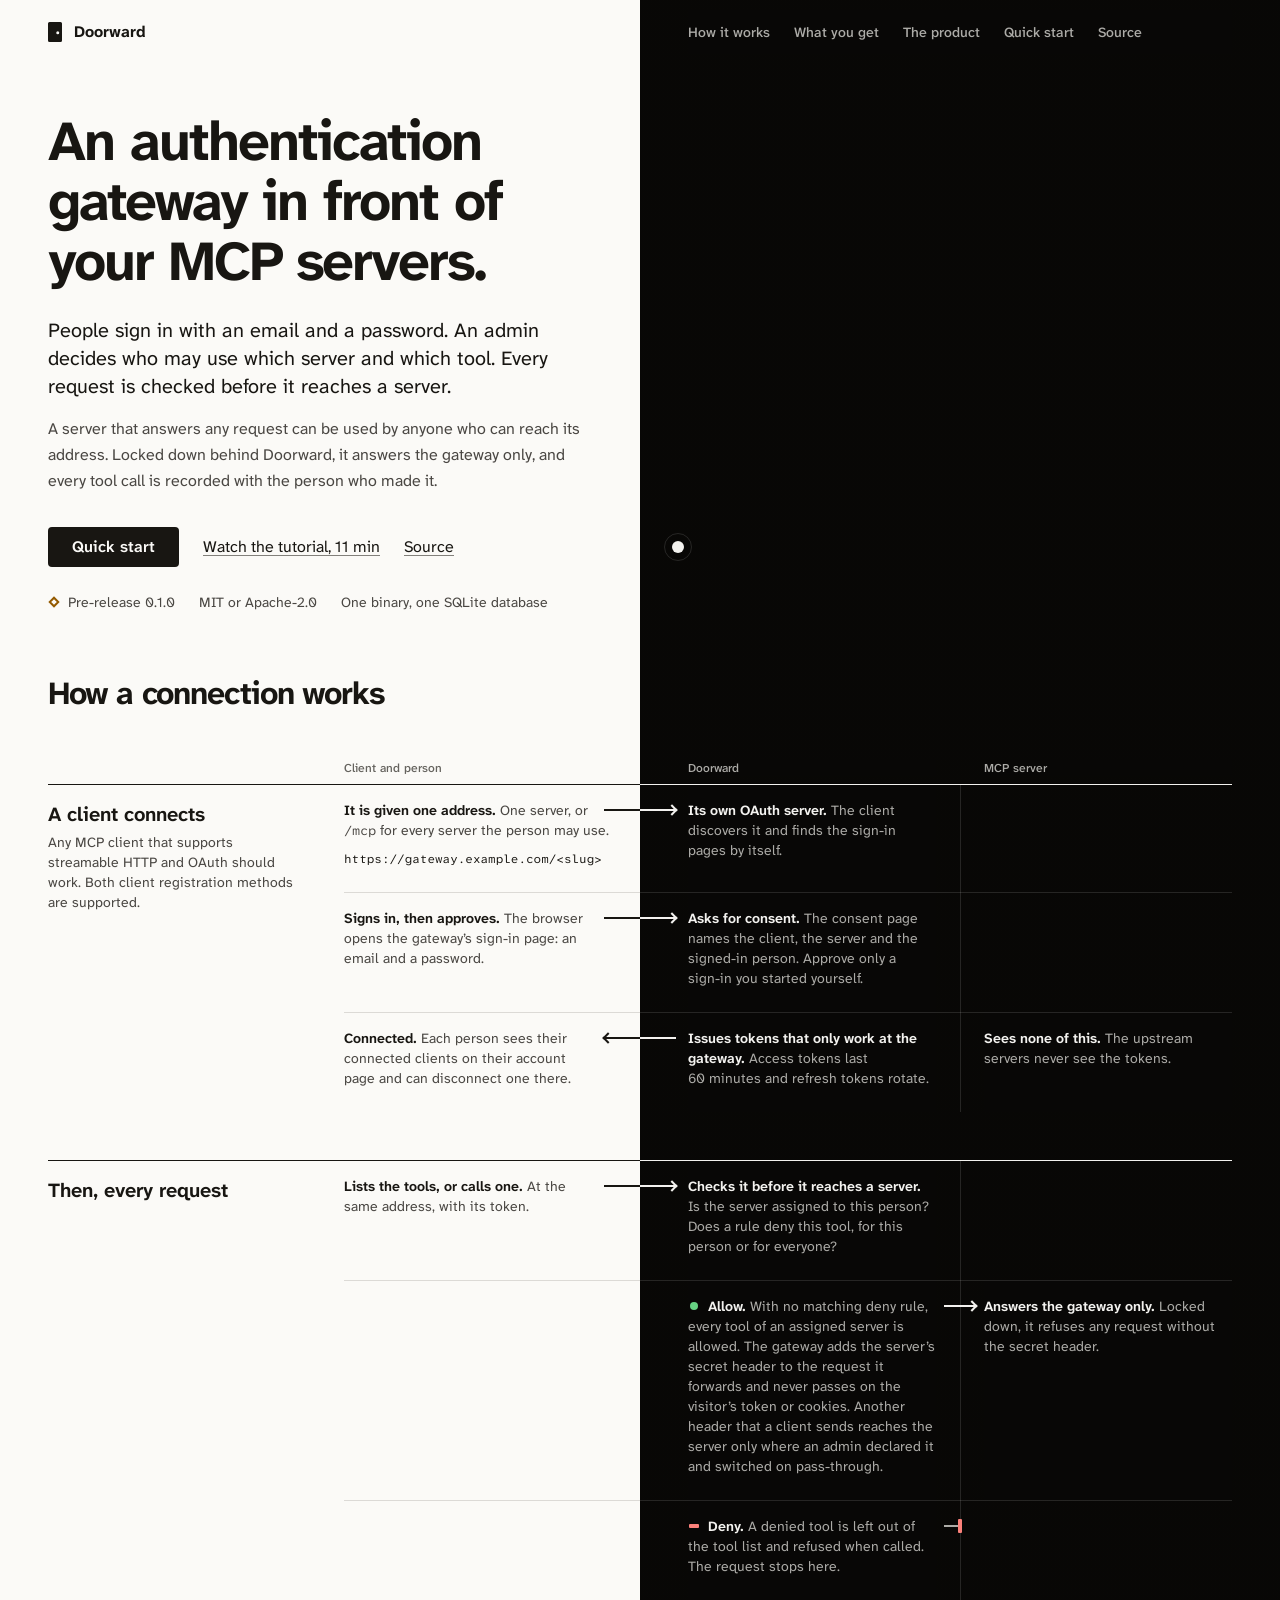
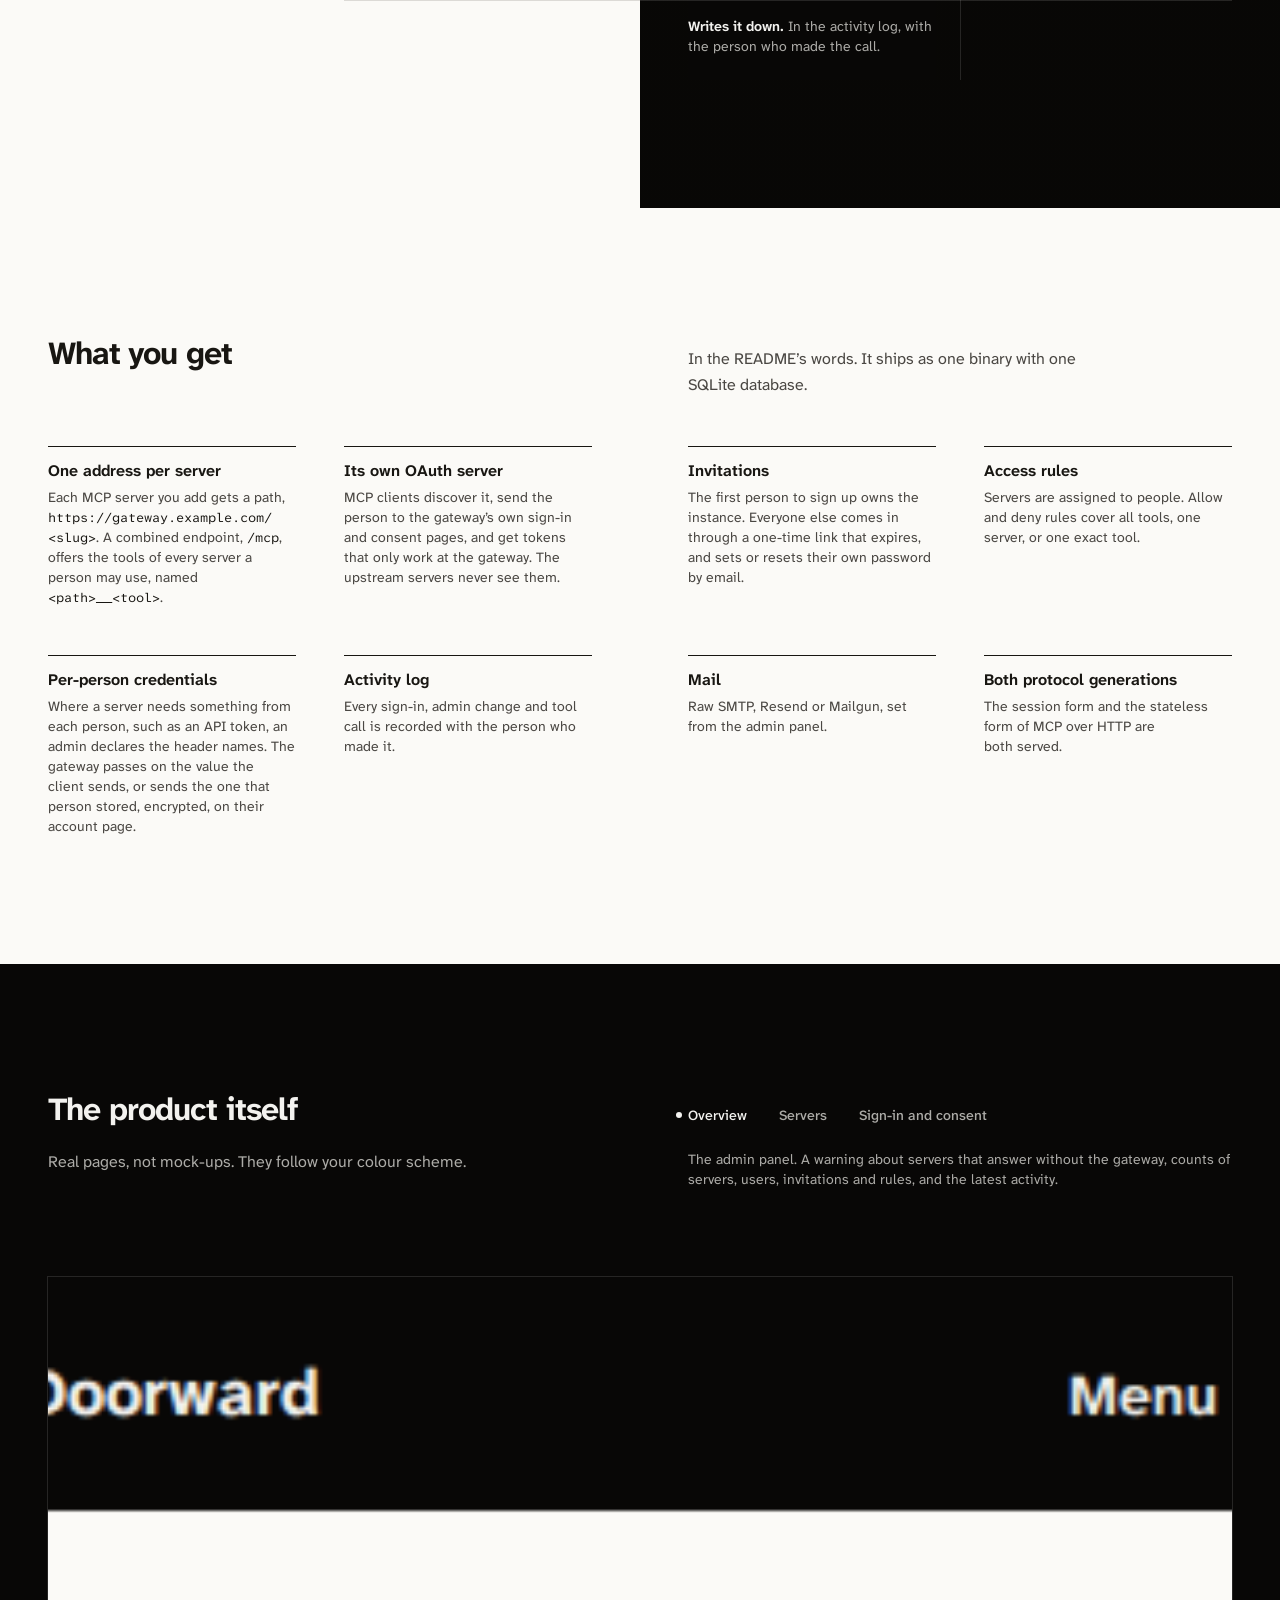
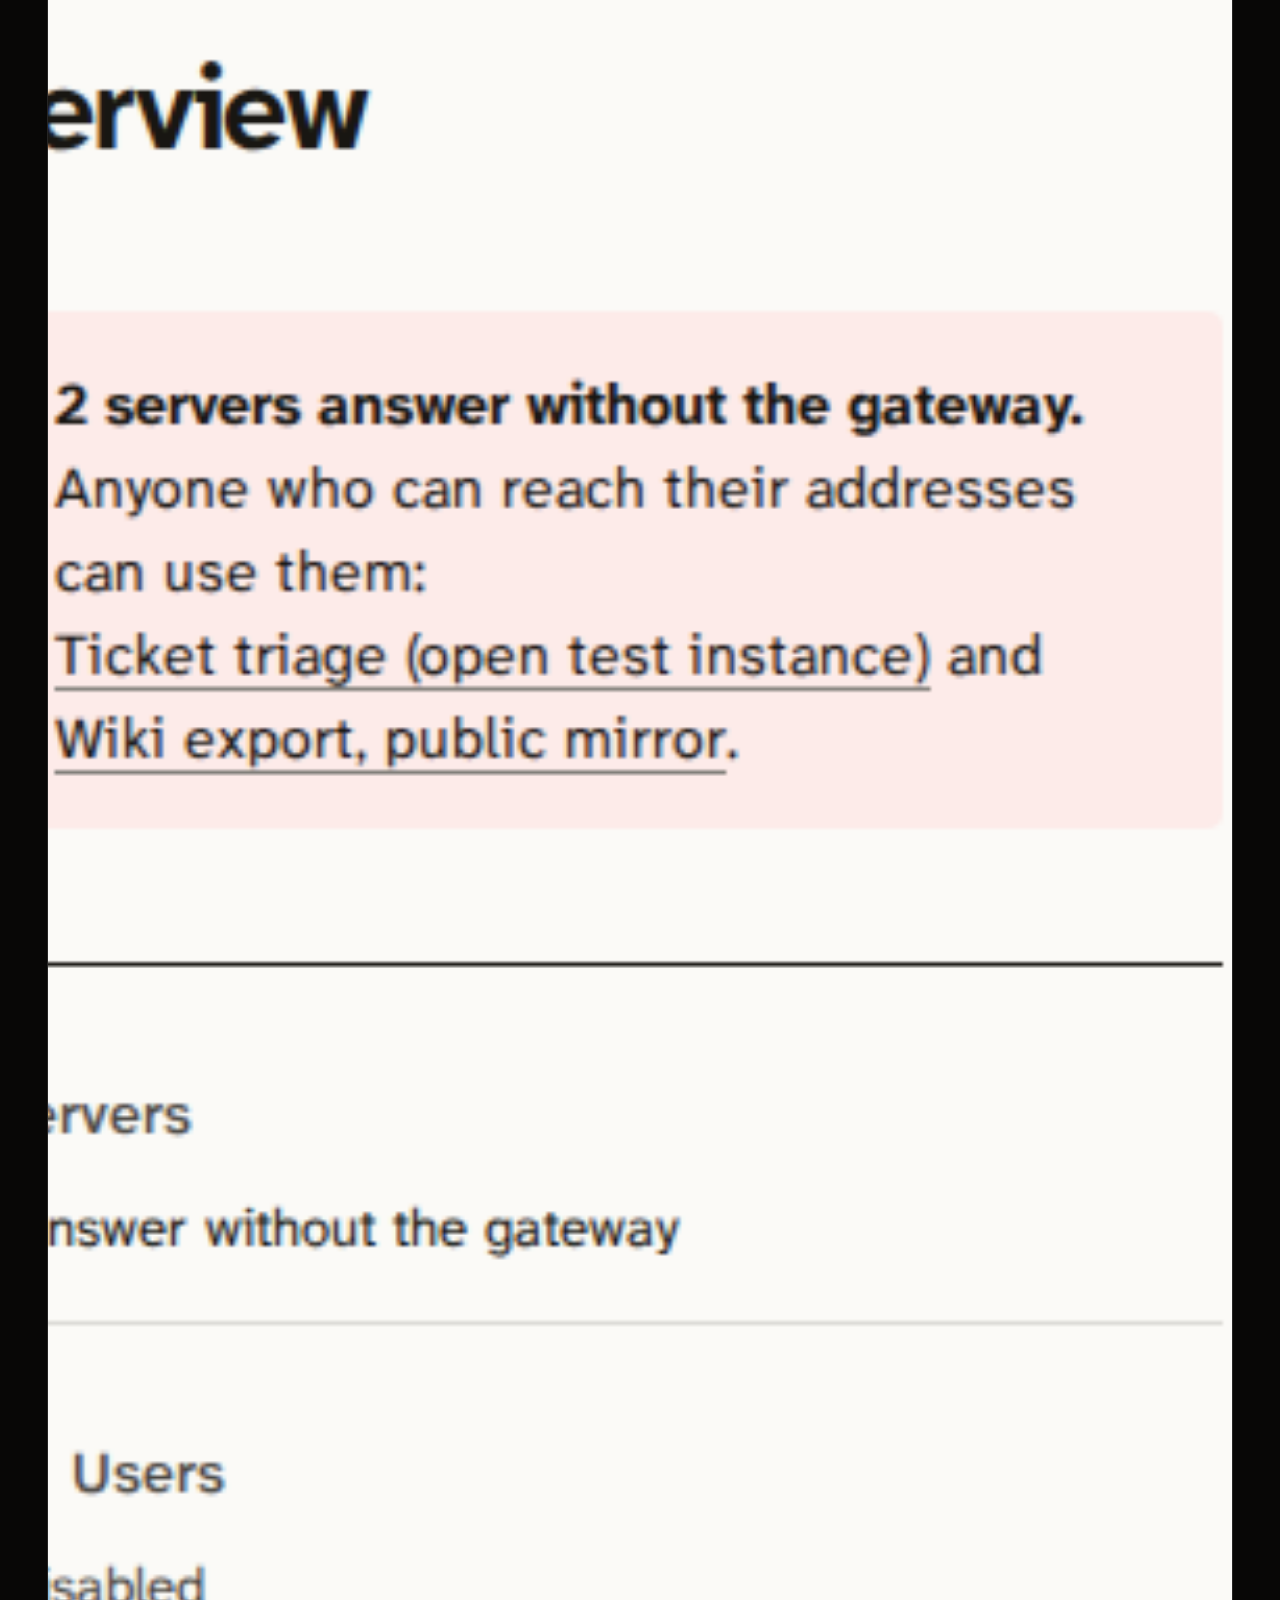
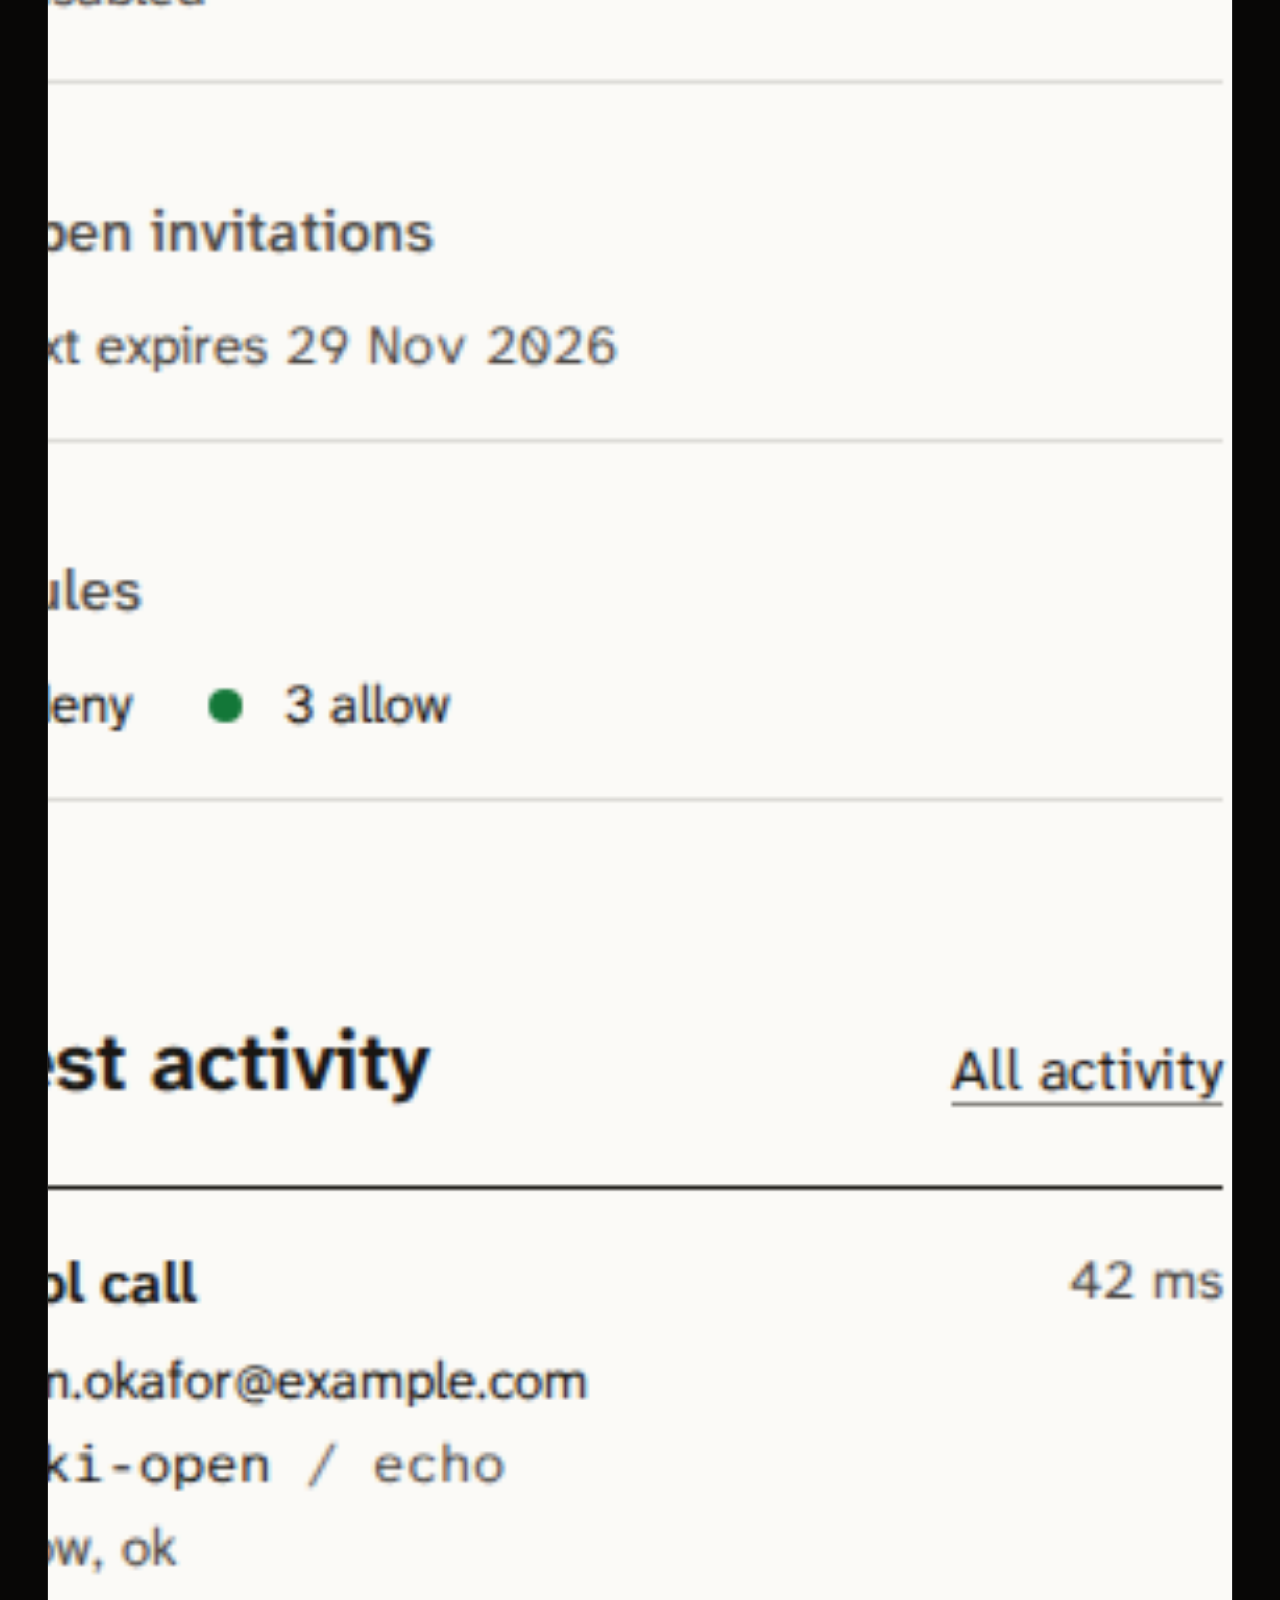
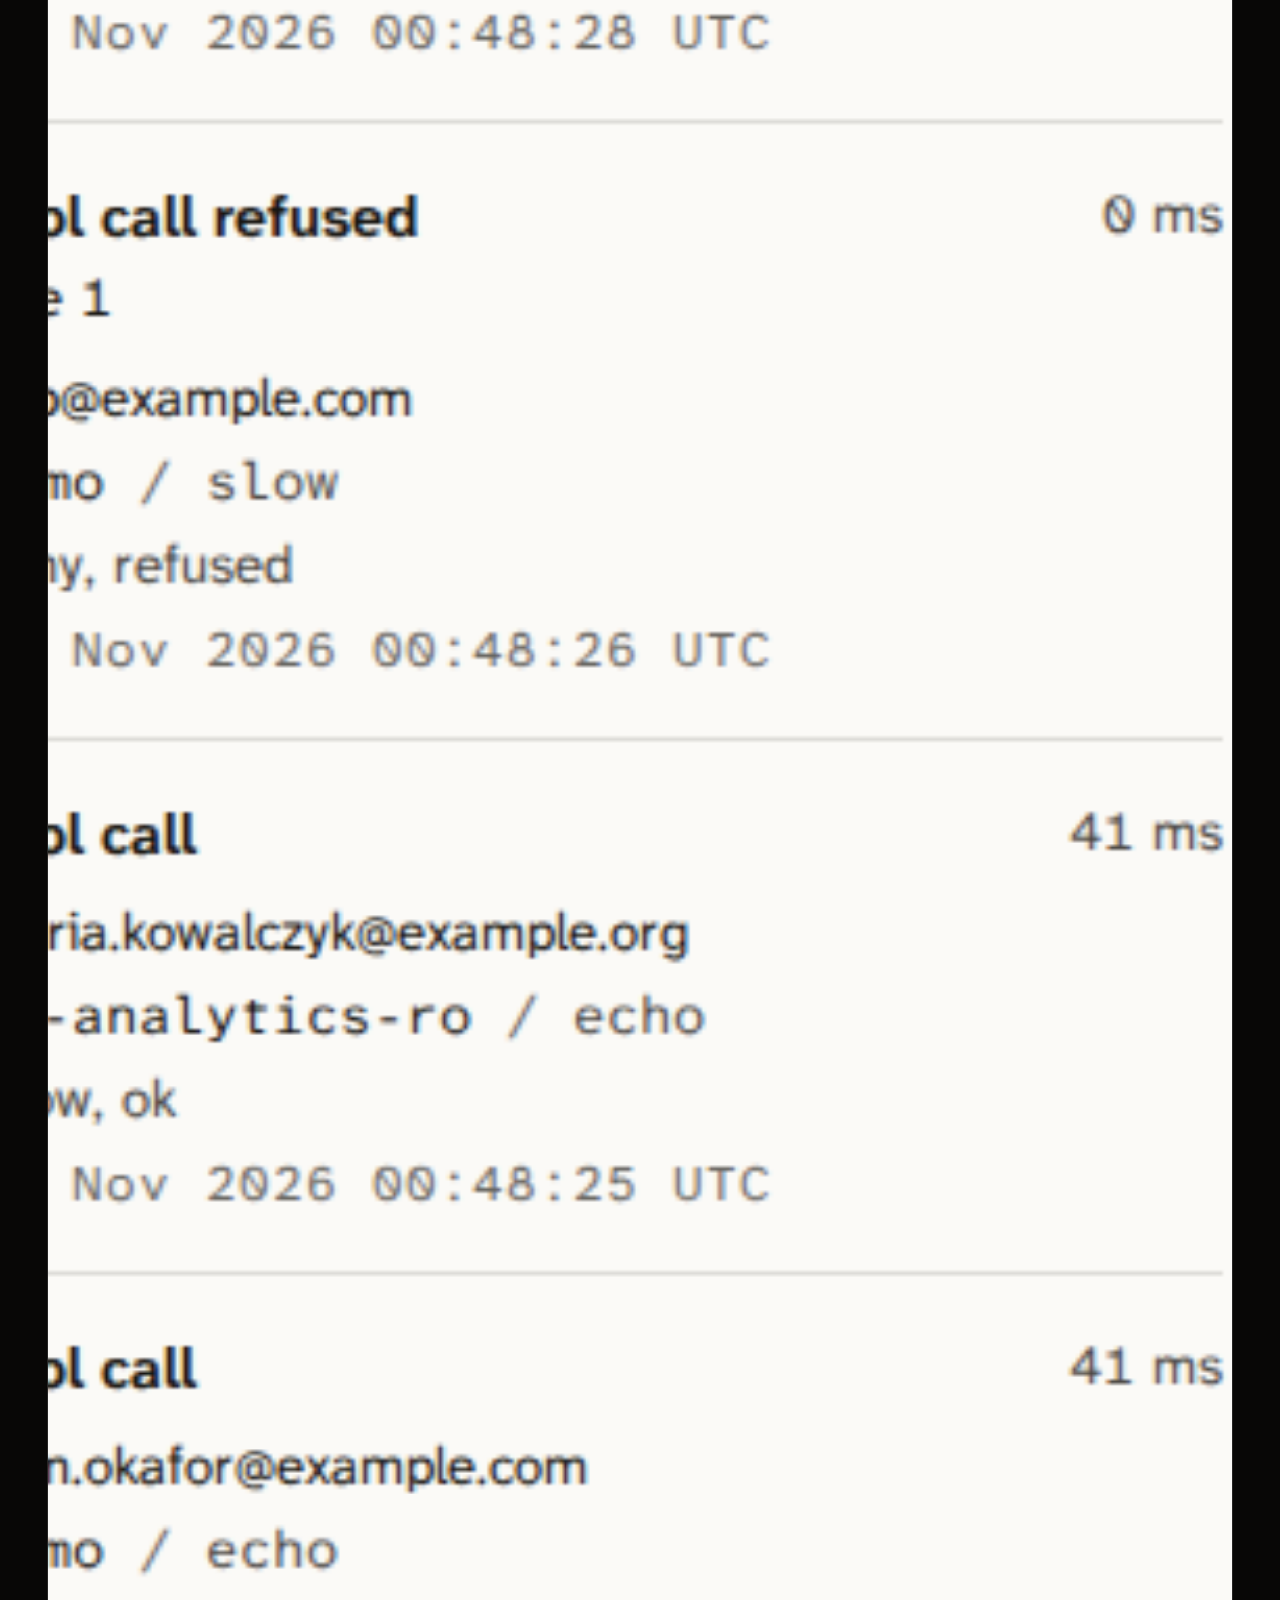
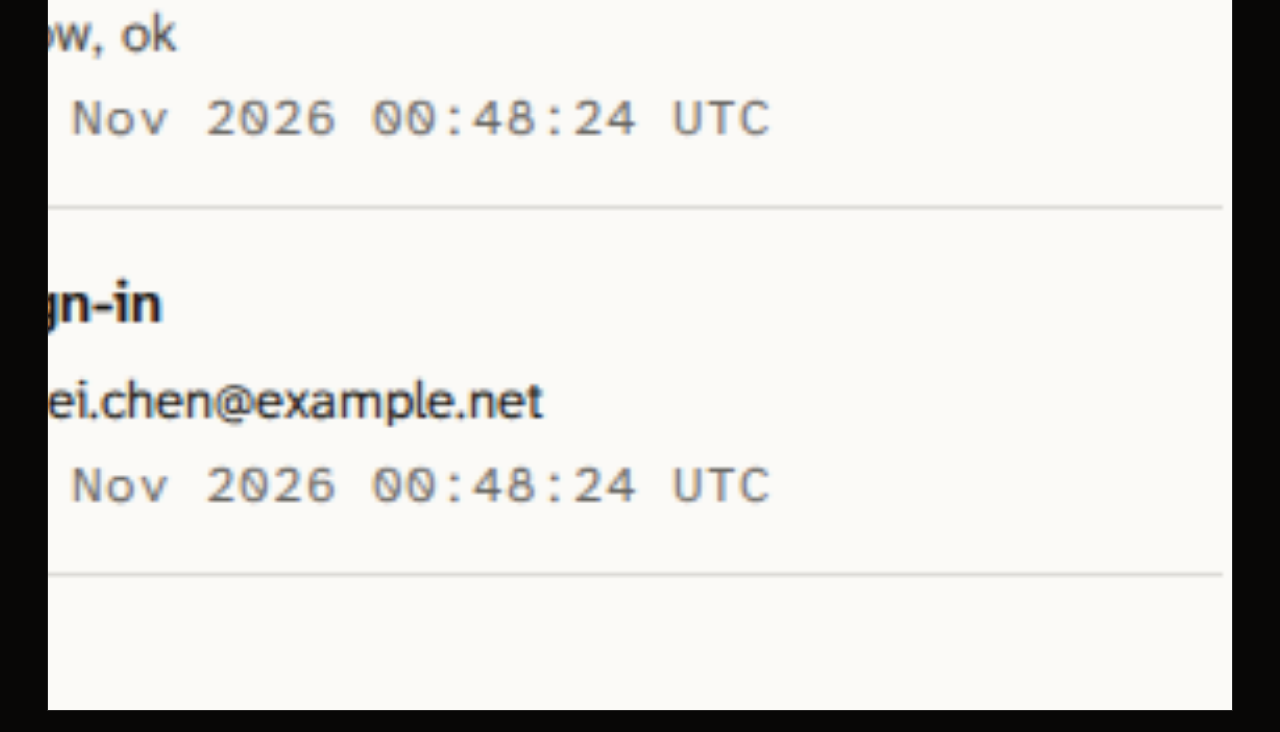
==== commit 9d6dff24: "Say which client headers reach a server and tidy the parts list" ====
--- a/index.html
+++ b/index.html
@@ -136,7 +136,7 @@
         <li class="step">
           <div class="cell at-door">
             <span class="who">Doorward</span>
-            <p><span class="verdict"><span class="mark" data-v="allow" aria-hidden="true"></span><strong>Allow.</strong></span> With no matching deny rule, every tool of an assigned server is allowed. The gateway adds the server&rsquo;s secret header to the request it forwards and removes the visitor&rsquo;s own credentials.</p>
+            <p><span class="verdict"><span class="mark" data-v="allow" aria-hidden="true"></span><strong>Allow.</strong></span> With no matching deny rule, every tool of an assigned server is allowed. The gateway adds the server&rsquo;s secret header to the request it forwards and never passes on the visitor&rsquo;s token or cookies. Another header that a client sends reaches the server only where an admin declared it and switched on <span class="nb">pass-through</span>.</p>
           </div>
           <span class="wire" data-dir="up" aria-hidden="true"></span>
           <div class="cell at-server">
--- a/site.css
+++ b/site.css
@@ -1145,10 +1145,35 @@
   color: var(--on-door-2);
 }
 
+/* The note's lines are made alike, so it never ends on "of 49 MB." alone: it did from 427 to 543 px and beside the player. */
 .parts p {
   margin-top: var(--s3);
   font: 400 14px/20px var(--sans);
   color: var(--on-door-2);
+  text-wrap: balance;
+}
+
+/* The link is never cut in two underlined pieces. */
+.parts p a {
+  white-space: nowrap;
+}
+
+/* 600 to 1199 px: two columns, read down the first and then the second, six rows and five. Each column starts */
+/* under a rule of its own, as each of its rows ends on one, so the gap between the columns stays clear. */
+/* At 600 px a column is 256 px and the longest row needs 243. */
+@media (min-width: 600px) and (max-width: 1199.98px) {
+  .parts ol {
+    display: grid;
+    grid-auto-flow: column;
+    grid-template-columns: 1fr 1fr;
+    grid-template-rows: repeat(6, auto);
+    column-gap: var(--gap);
+    border-top: 0;
+  }
+
+  .parts li:nth-child(6n + 1) {
+    border-top: 1px solid var(--door-line);
+  }
 }
 
 /* ---------- Quick start ---------- */
@@ -1953,9 +1978,33 @@
     padding-block: var(--s1);
   }
 
+  /* On a touch screen this wide a row is 44 px at least, and the list may end under the player. */
+  @media (pointer: coarse) {
+    .parts li a {
+      min-height: 44px;
+    }
+  }
+
   .parts p {
     grid-column: 8;
     grid-row: 4;
+  }
+
+  /* 1200 to 1279 px: the column is 228 to 248 px, and the longest name needs 243 at 14 px. At 13 px, */
+  /* 8 px after the time, it is 171 px in 180: every name on one line, with 5 px to spare where 14 px returns. */
+  @media (max-width: 1279.98px) {
+    .parts li a {
+      font-size: 13px;
+    }
+
+    .parts time {
+      margin-inline-end: var(--s2);
+    }
+
+    /* The note is never larger than the names it stands under. */
+    .parts p {
+      font-size: 13px;
+    }
   }
 
   .foot {
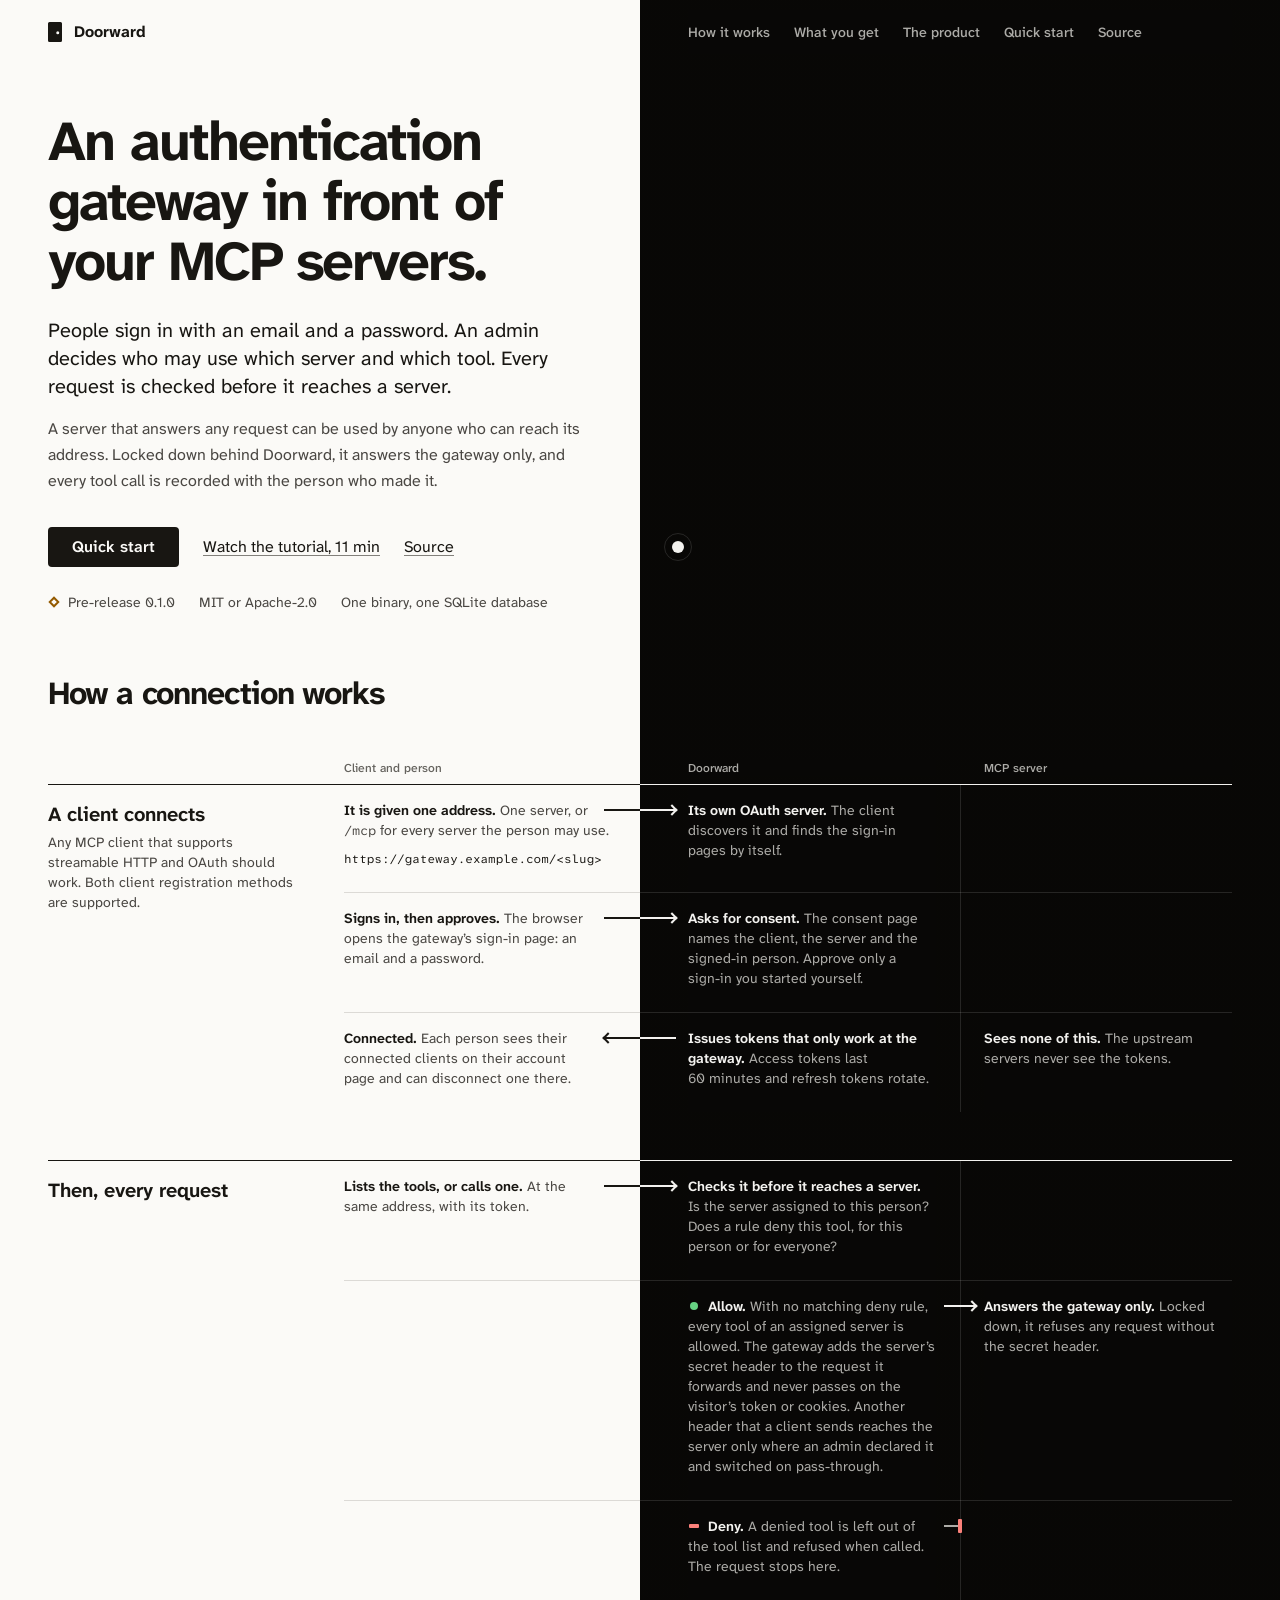
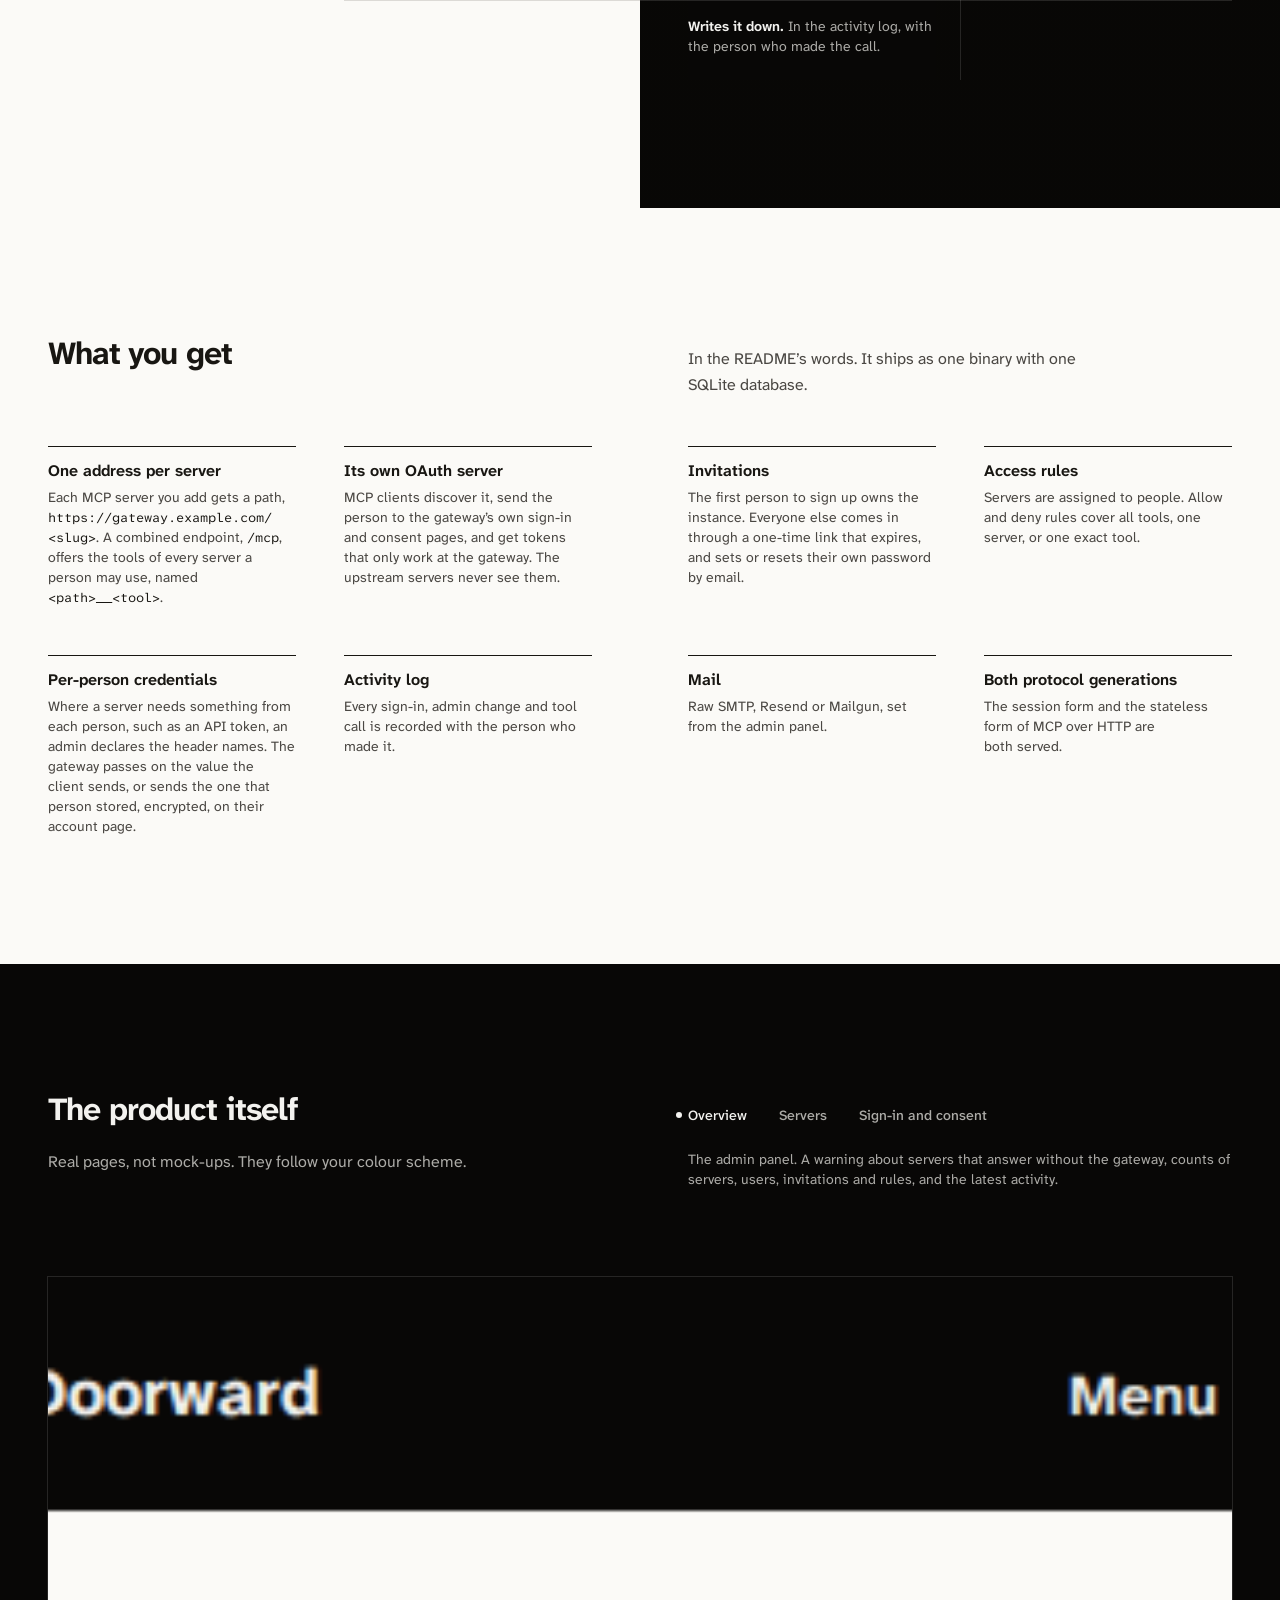
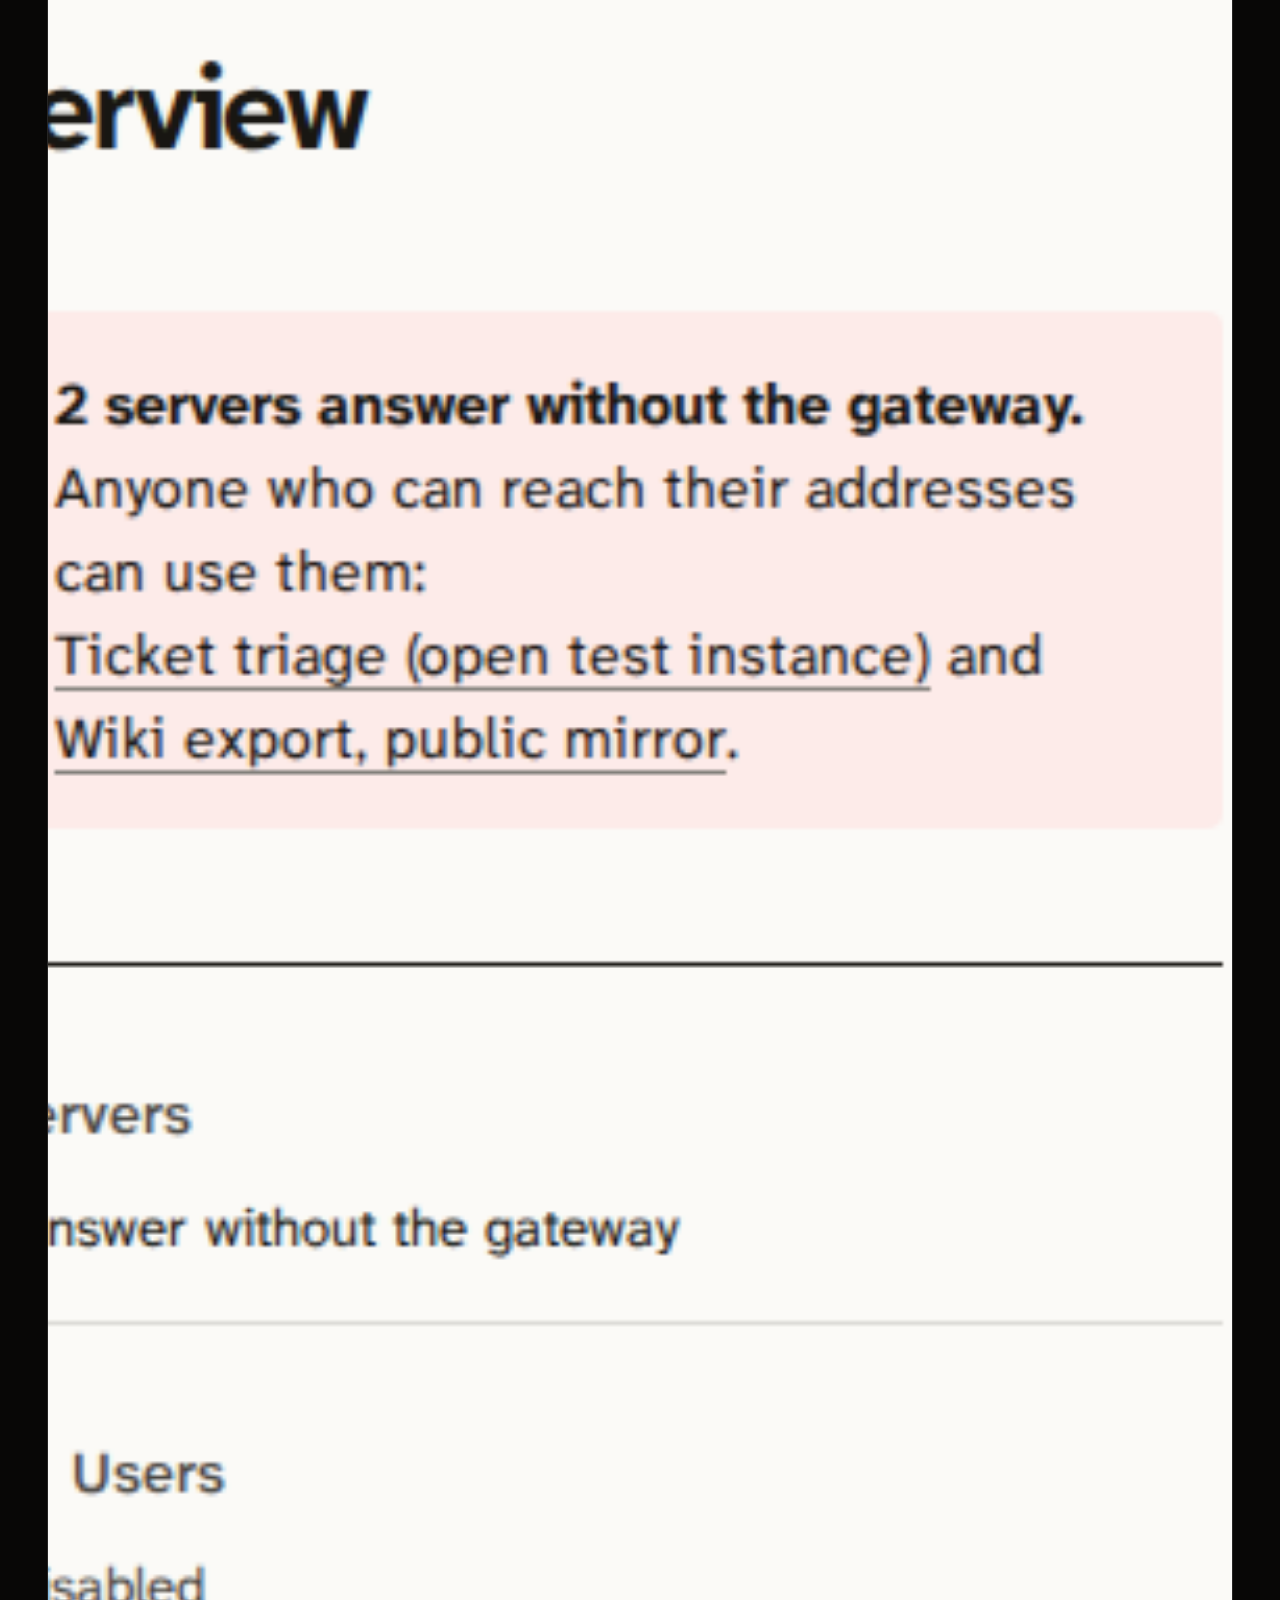
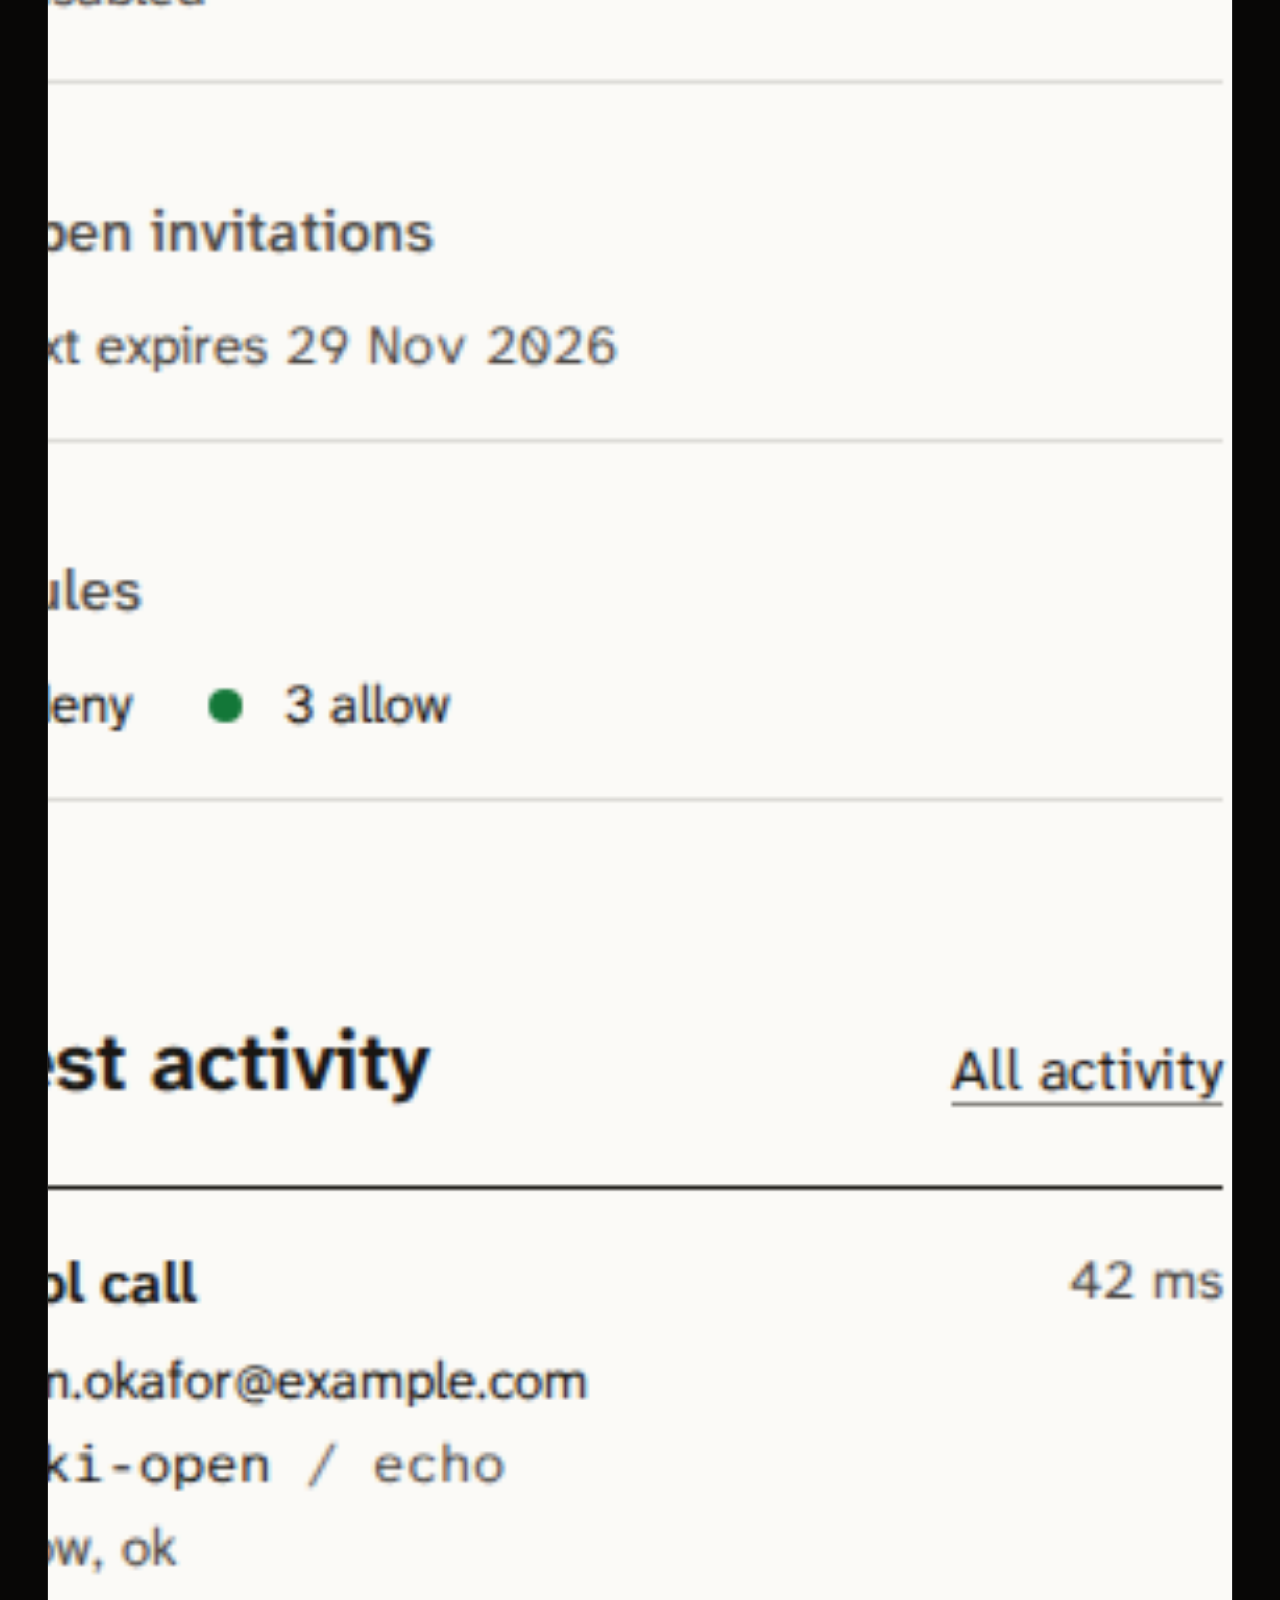
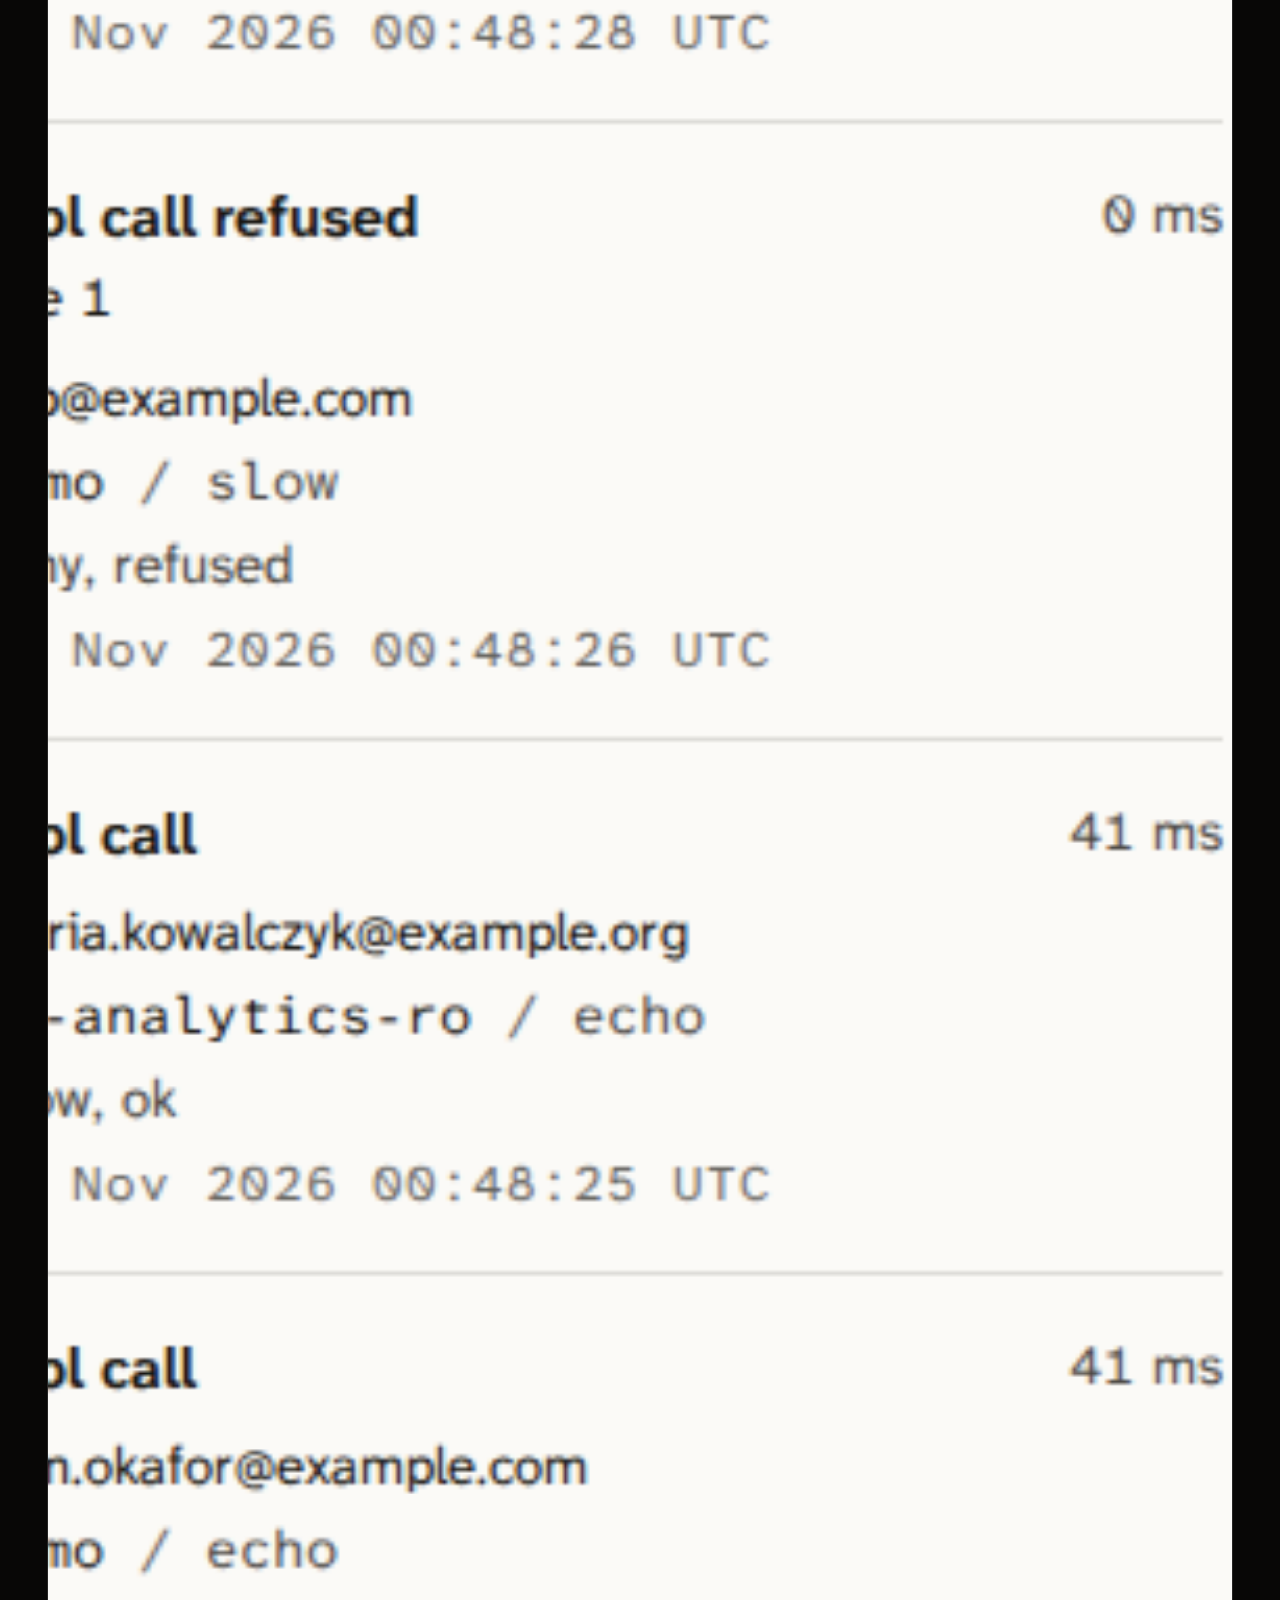
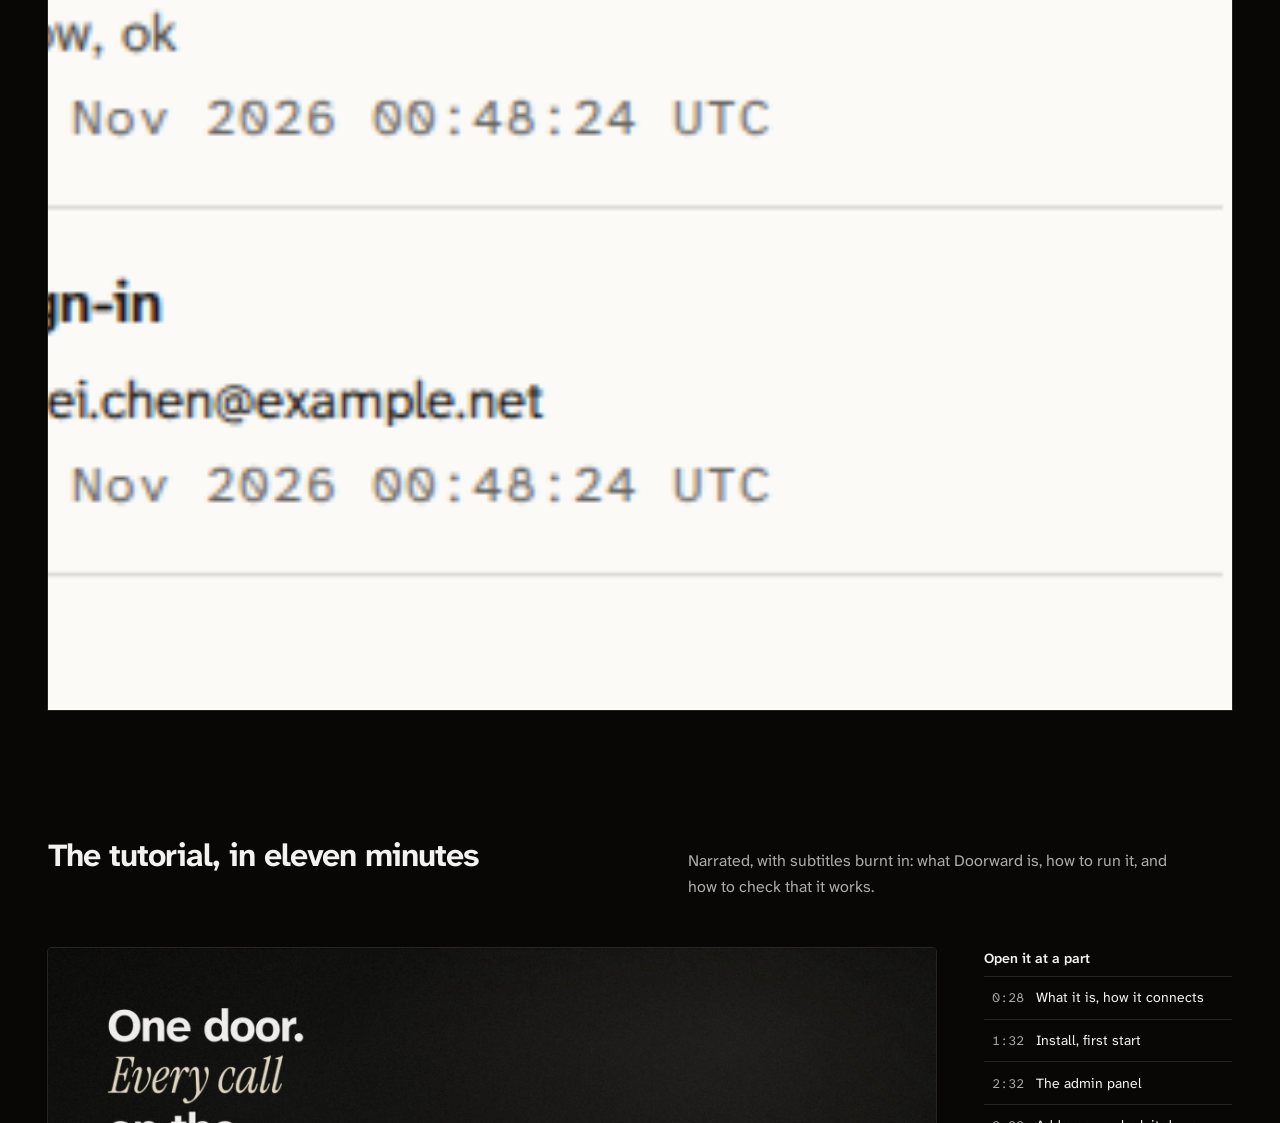
==== commit 711a92c3: "Add a section on paid help for running Doorward in production" ====
--- a/index.html
+++ b/index.html
@@ -427,6 +427,31 @@
   </div>
 </section>
 
+<section class="section" id="help" aria-labelledby="help-title">
+  <div class="section-head">
+    <h2 id="help-title">Help running it in production</h2>
+    <p>Doorward is free and open source, and the README is enough to run it yourself. If your organization would rather not do it alone, <a href="https://both-hands.com/?utm_source=doorward-site&amp;utm_medium=referral&amp;utm_campaign=doorward">Both Hands</a> is the consultancy of Doorward&rsquo;s author and offers paid help, in English and French.</p>
+  </div>
+  <dl class="section-body gets">
+    <div>
+      <dt>Installation and hardening</dt>
+      <dd>Doorward on your own infrastructure, behind HTTPS, with backups, monitoring and a tested restore.</dd>
+    </div>
+    <div>
+      <dt>Configuration</dt>
+      <dd>Your MCP servers added and locked down, access rules per team, and your people&rsquo;s clients moved over.</dd>
+    </div>
+    <div>
+      <dt>Training</dt>
+      <dd>Admins who can run the gateway, and staff who use MCP tools in production safely.</dd>
+    </div>
+    <div>
+      <dt>Security review</dt>
+      <dd>A second pair of eyes on an install you already have. <a href="https://both-hands.com/?utm_source=doorward-site&amp;utm_medium=referral&amp;utm_campaign=doorward">Tell Both Hands what you need</a>.</dd>
+    </div>
+  </dl>
+</section>
+
 </main>
 
 <footer class="foot" aria-labelledby="links-title">
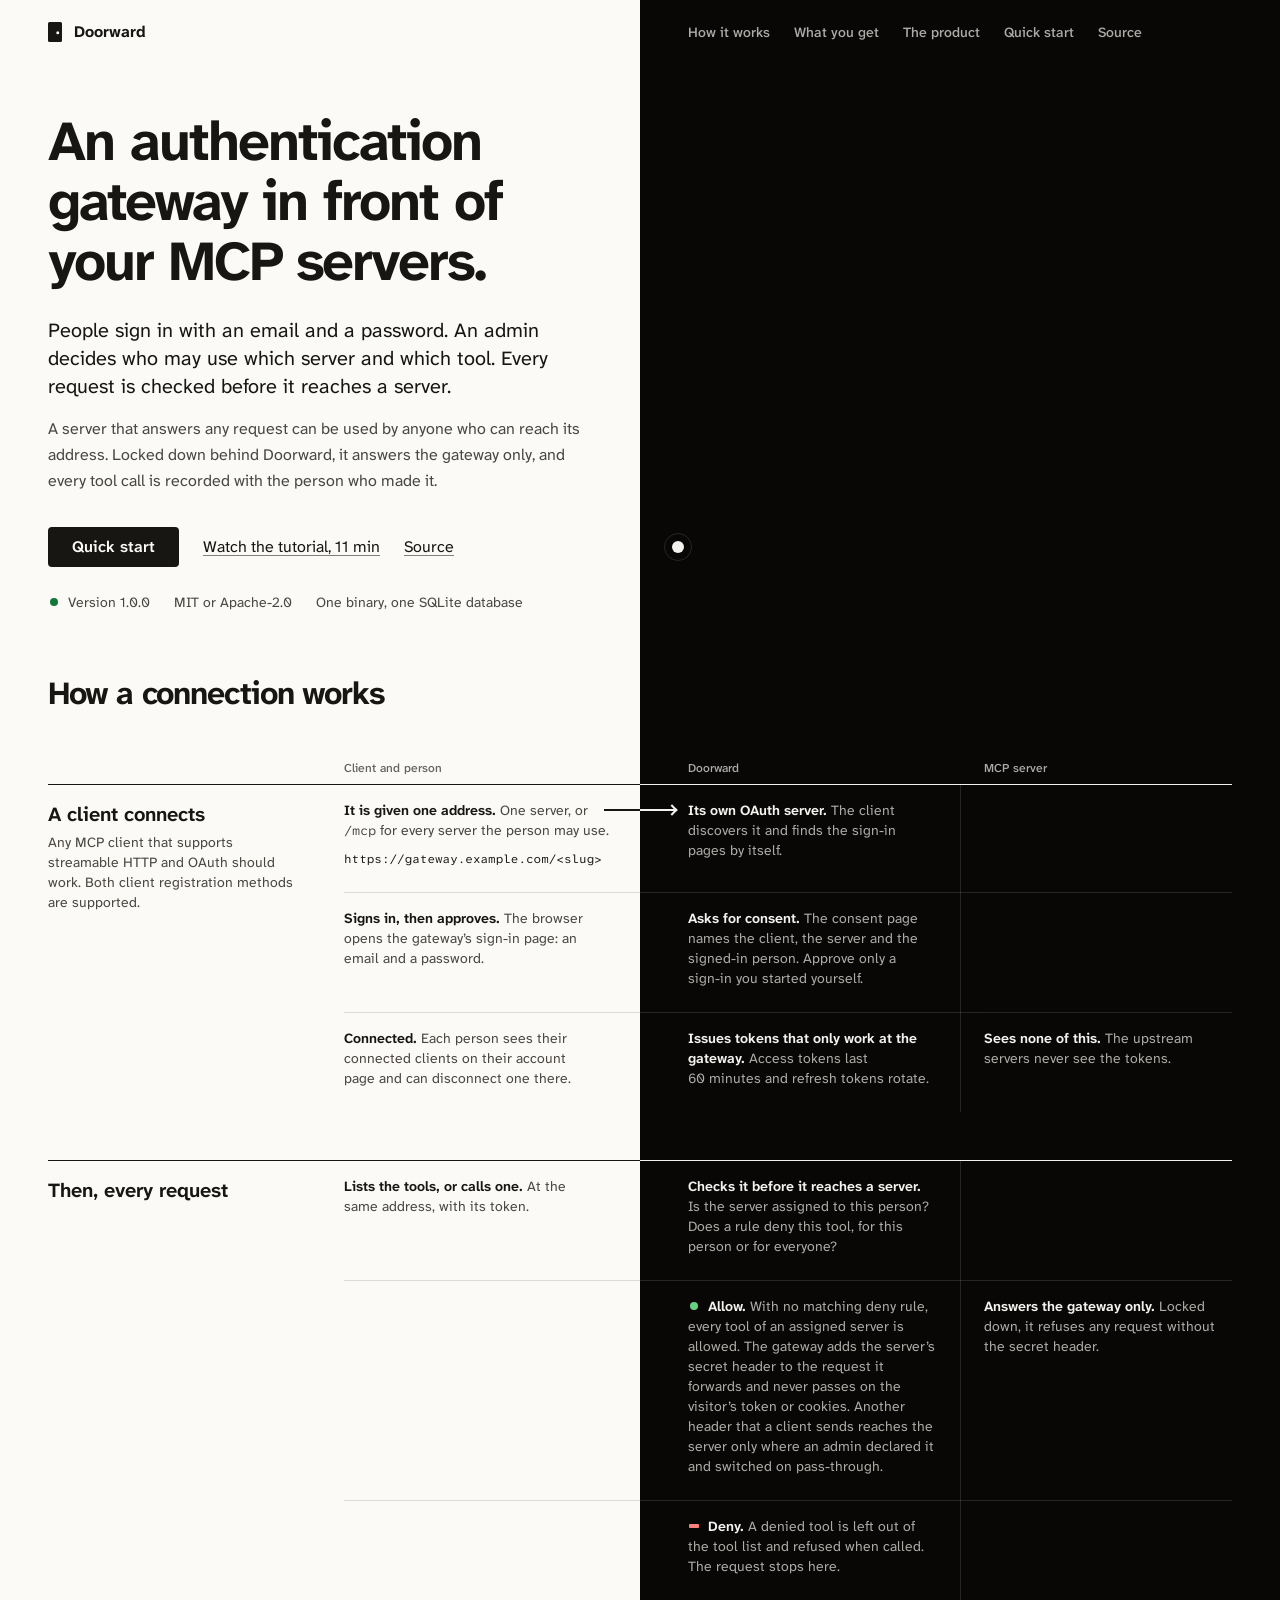
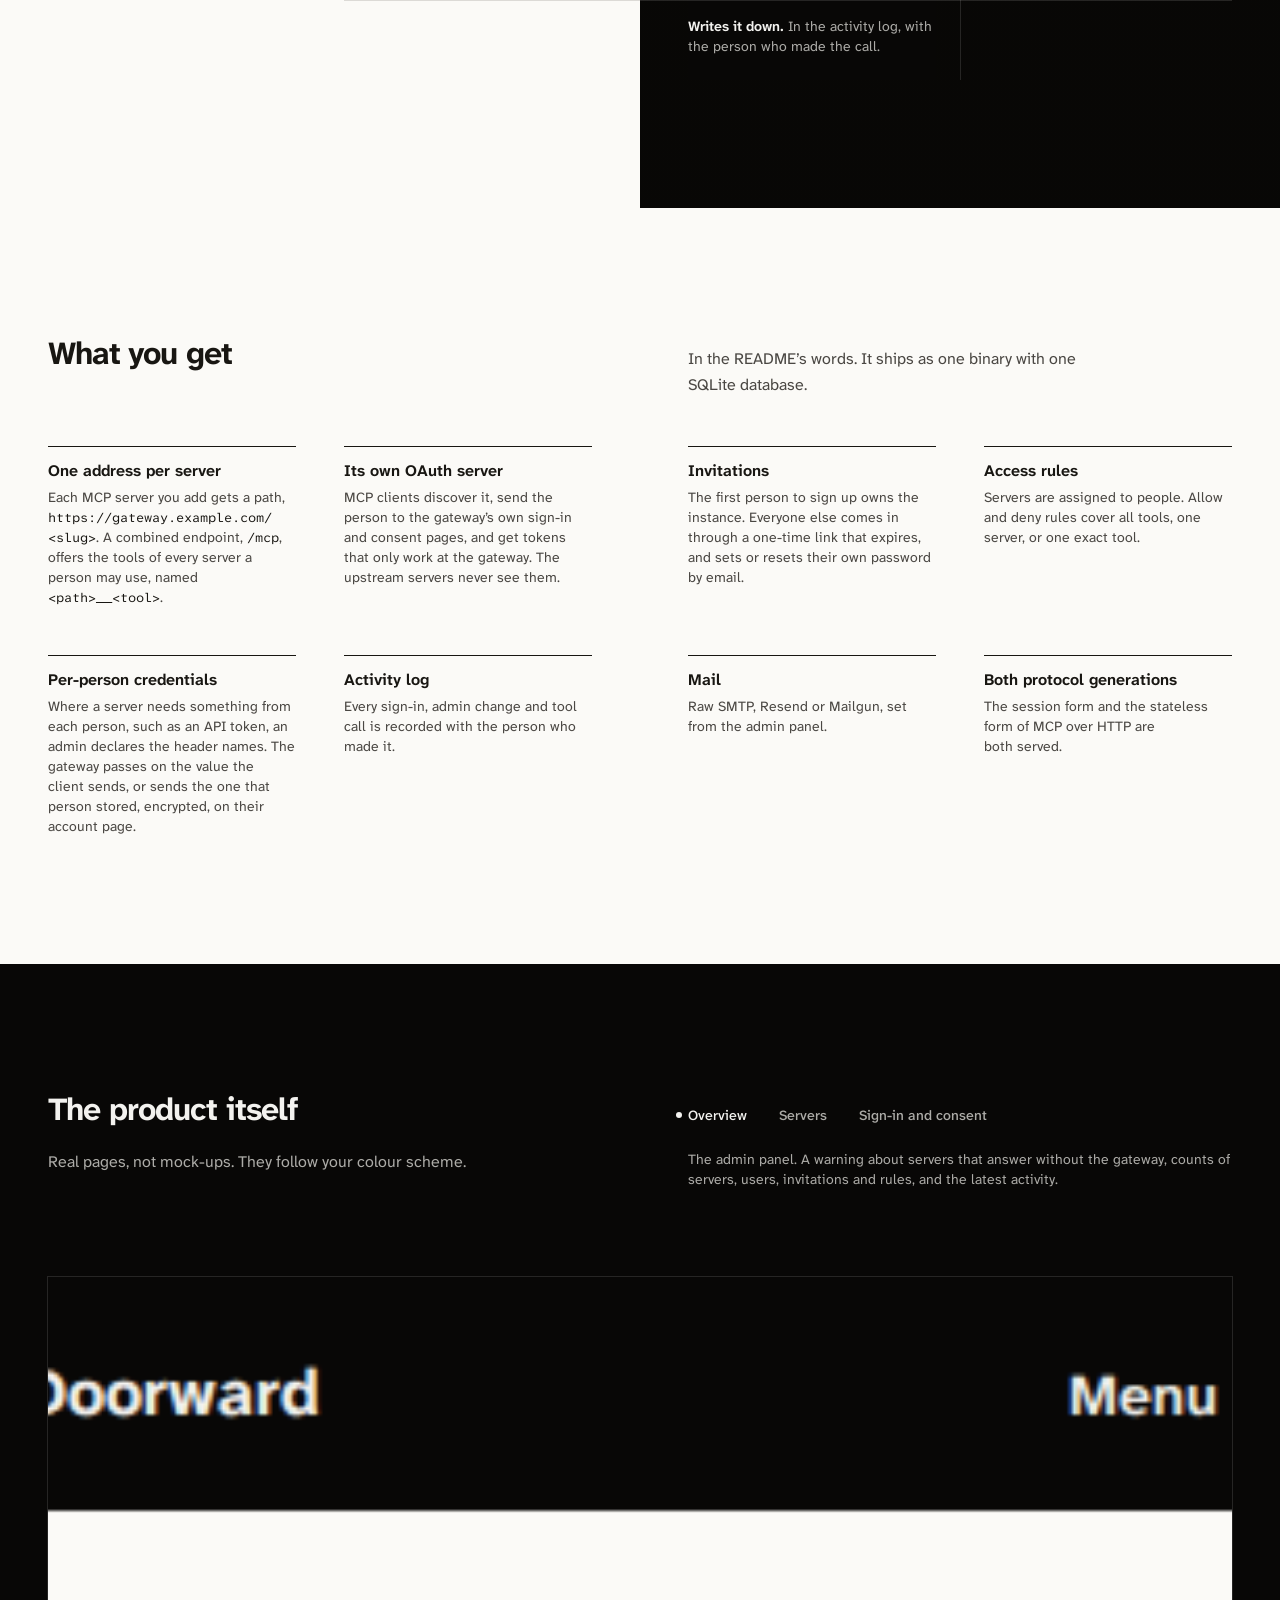
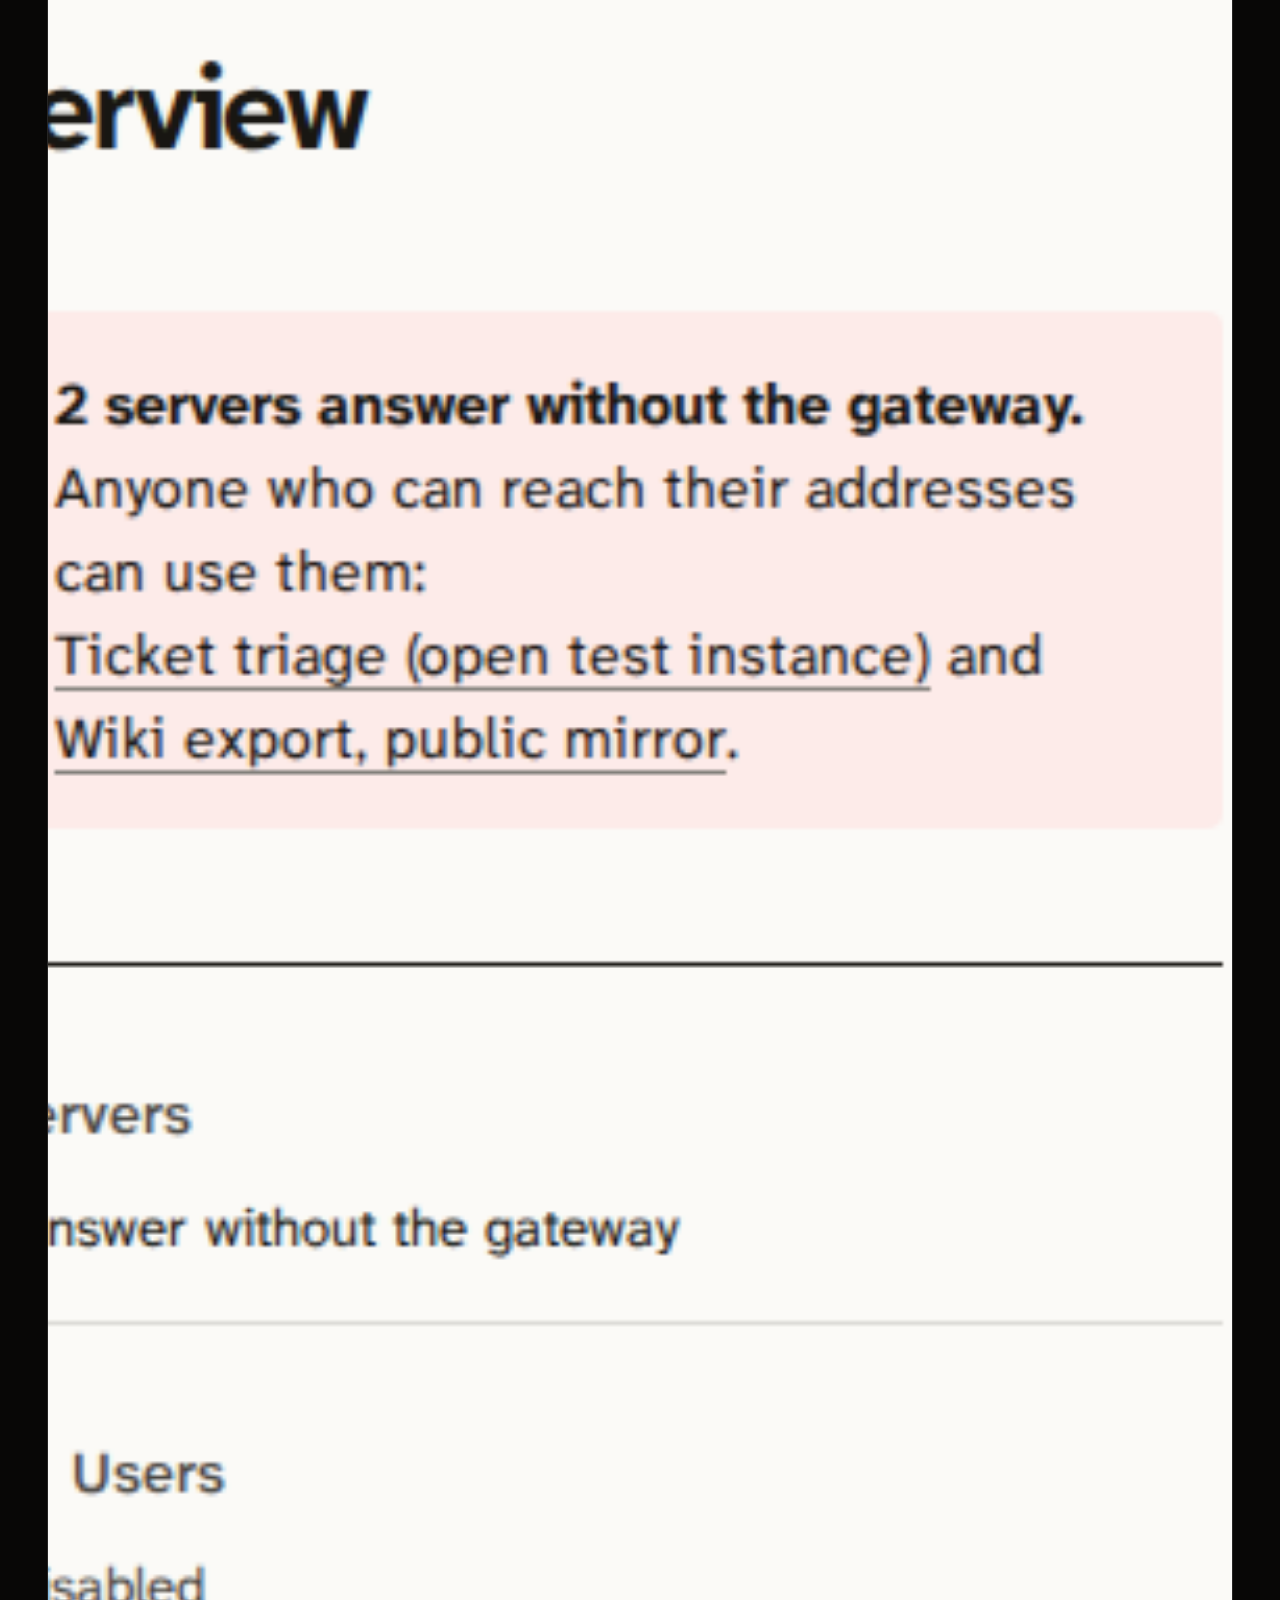
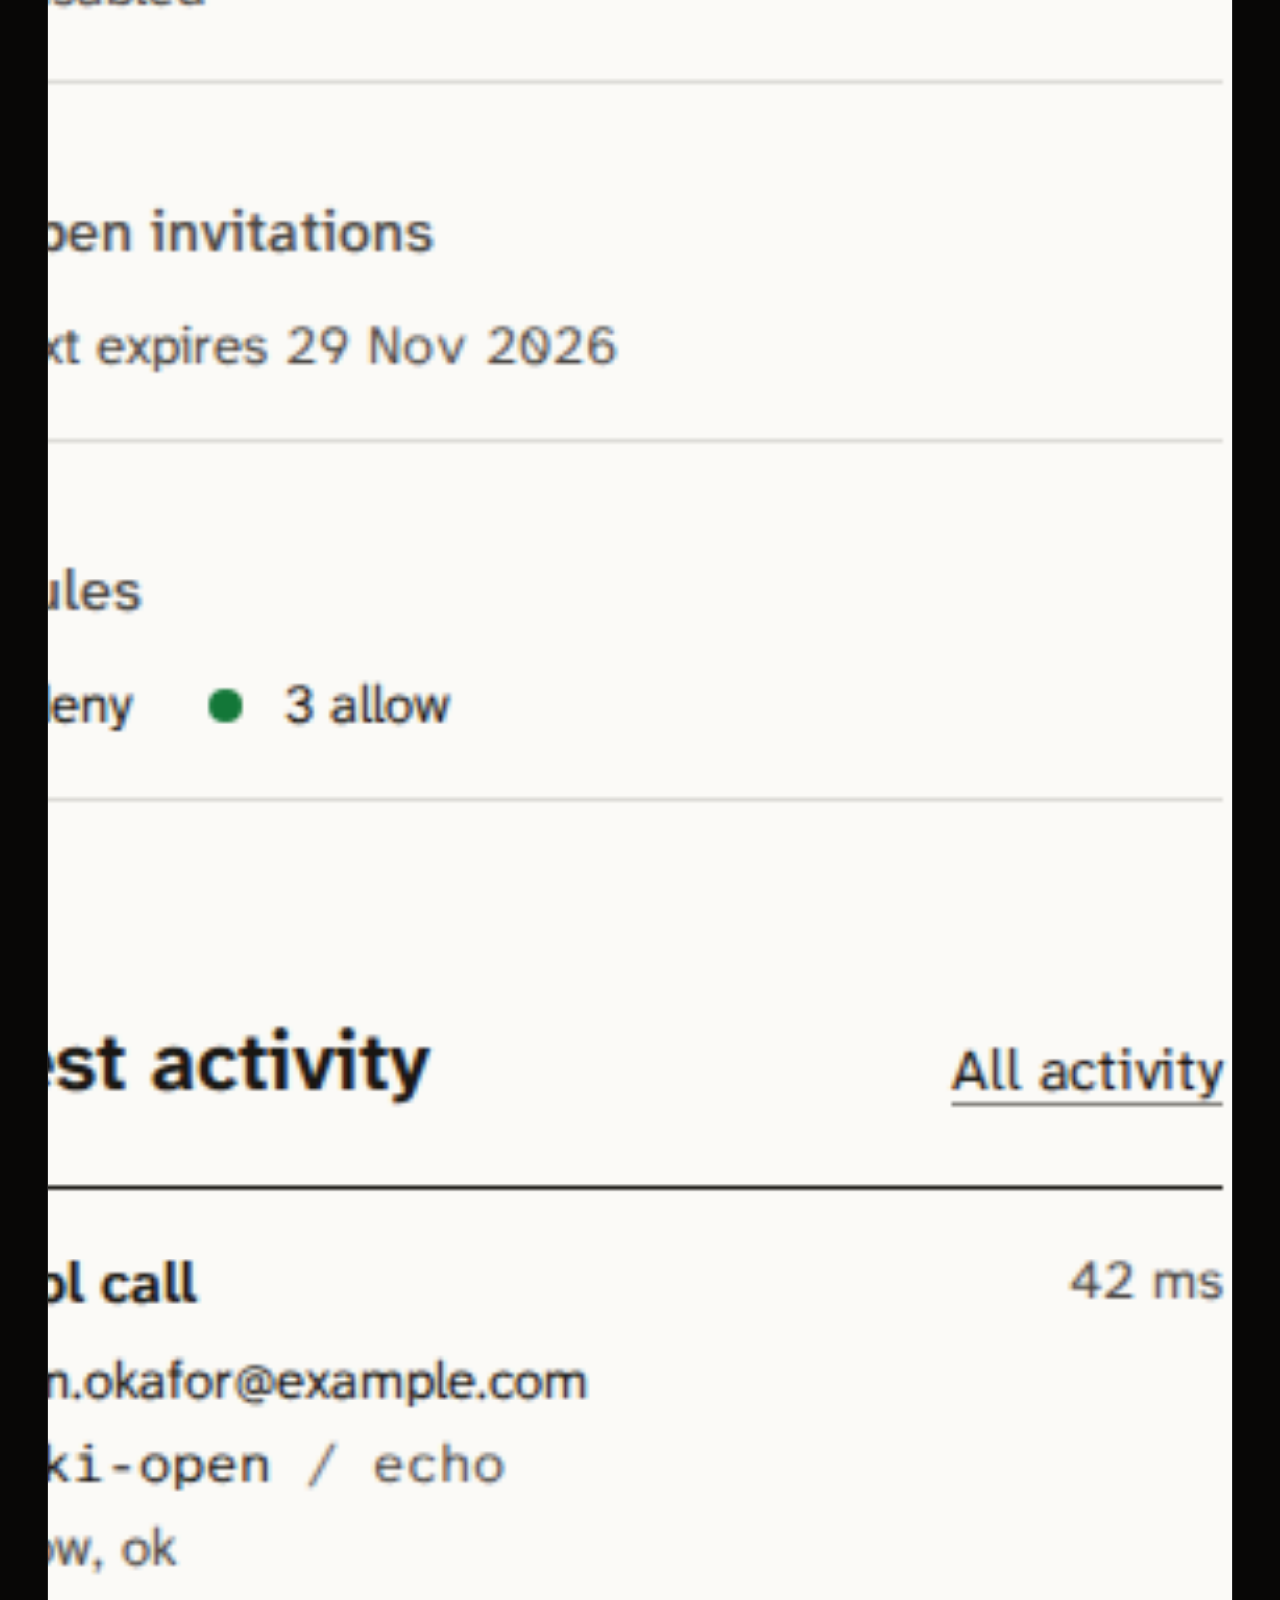
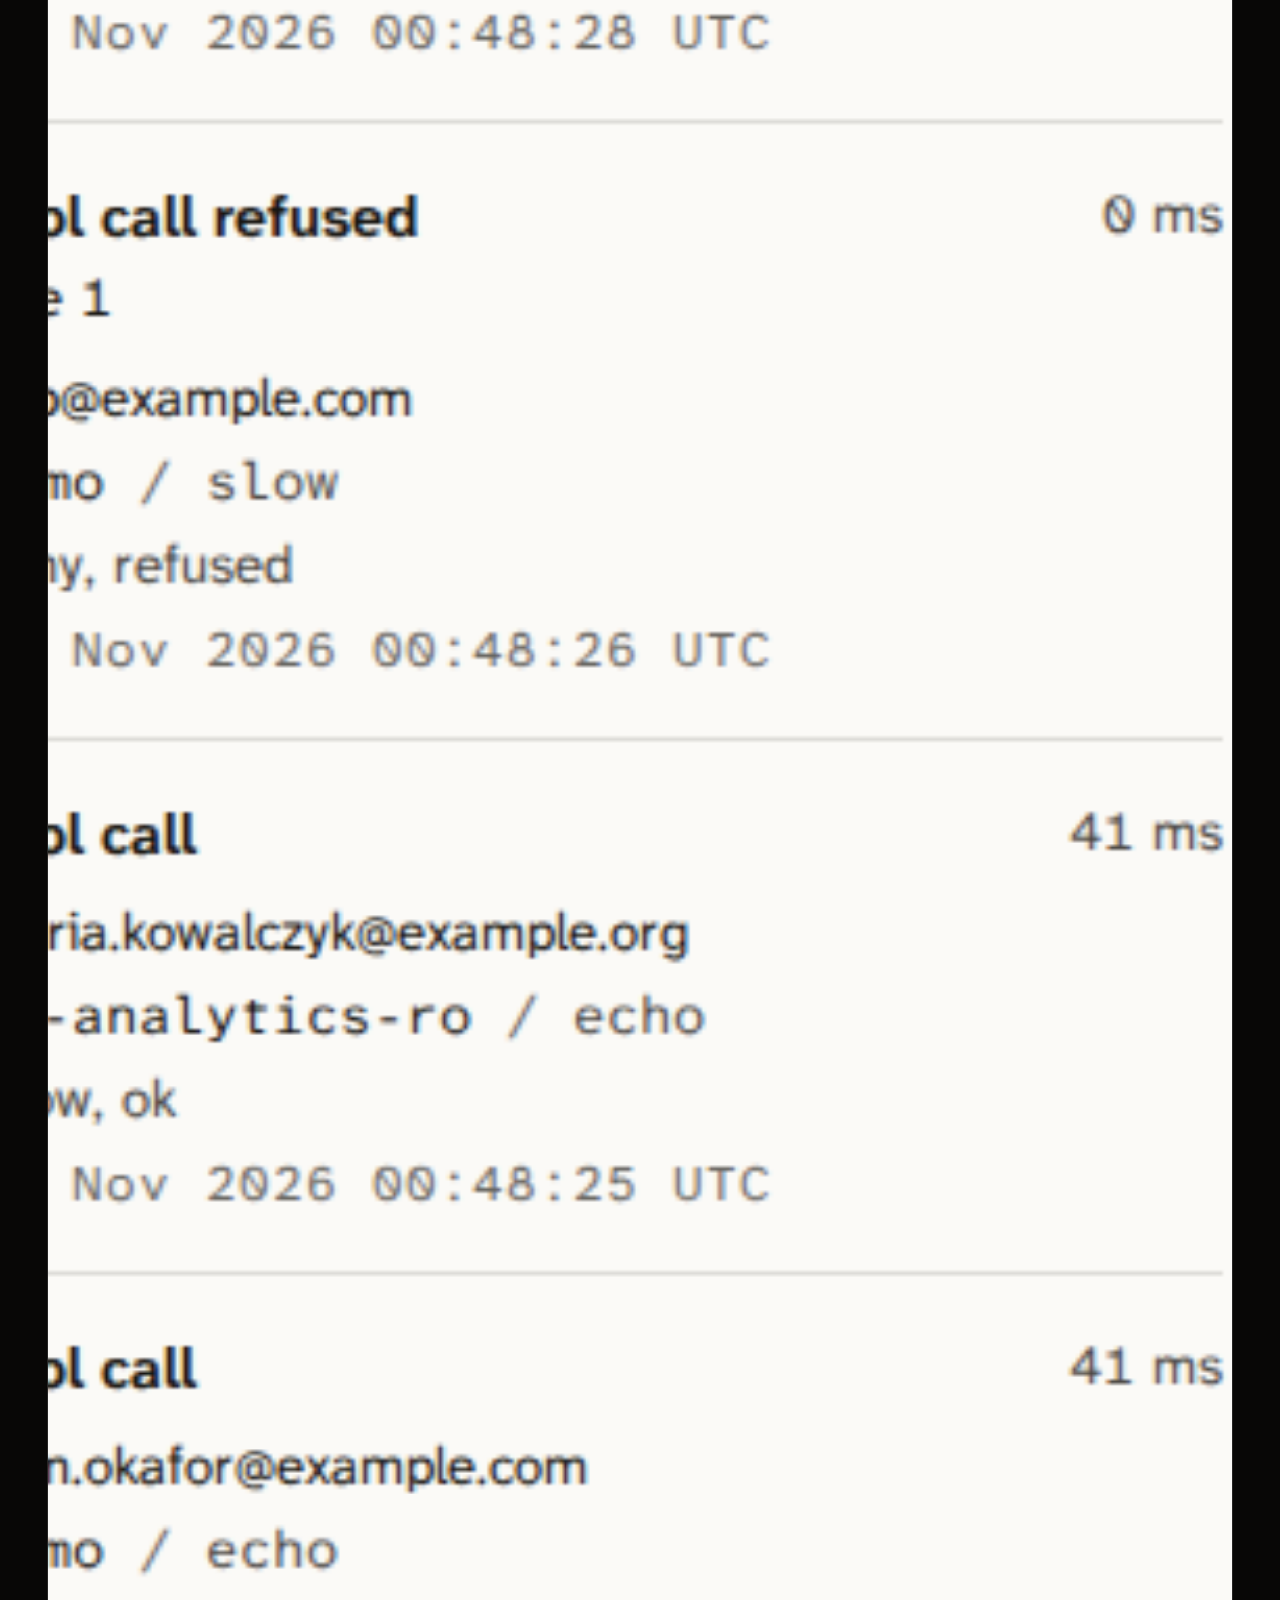
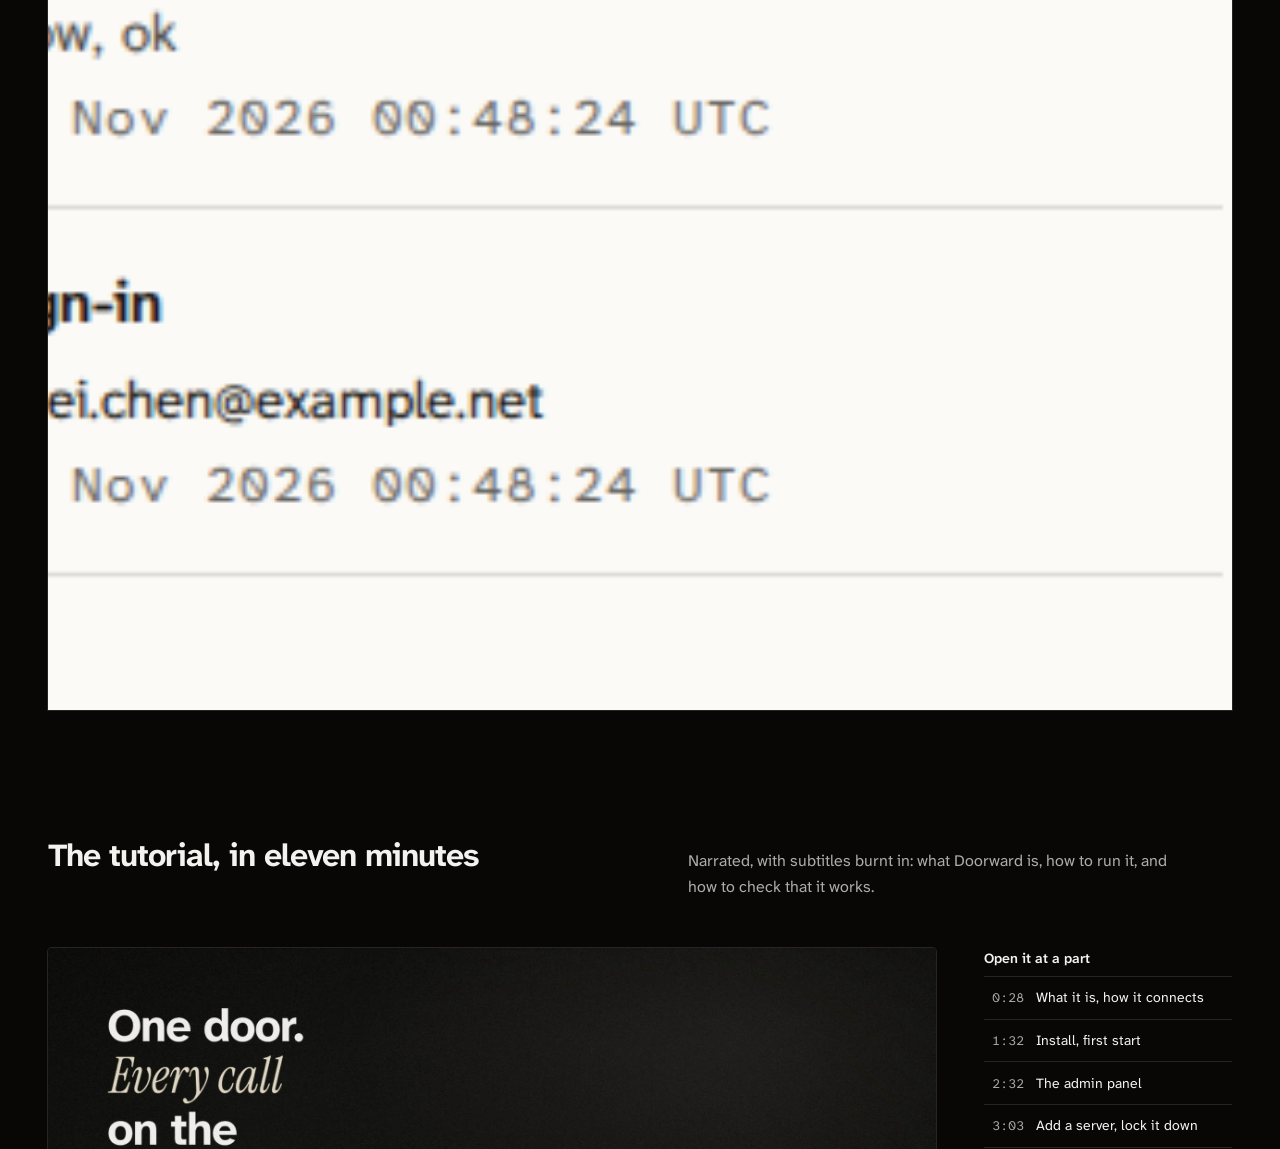
==== commit 269c17e9: "Say the site is at version 1.0.0" ====
--- a/index.html
+++ b/index.html
@@ -10,7 +10,7 @@
 <meta property="og:url" content="https://matpb.github.io/doorward/">
 <meta property="og:site_name" content="Doorward">
 <meta property="og:title" content="Doorward: an authentication gateway in front of MCP servers">
-<meta property="og:description" content="One sign-in in front of the MCP servers you run. An admin decides who may use which server and which tool, and every tool call is recorded with the person who made it. Pre-release 0.1.0.">
+<meta property="og:description" content="One sign-in in front of the MCP servers you run. An admin decides who may use which server and which tool, and every tool call is recorded with the person who made it. Version 1.0.0.">
 <meta property="og:image" content="https://matpb.github.io/doorward/og.png">
 <meta property="og:image:type" content="image/png">
 <meta property="og:image:width" content="1280">
@@ -53,7 +53,7 @@
       <span class="handle" aria-hidden="true"></span>
     </p>
     <ul class="facts">
-      <li><span class="mark" data-v="warn" aria-hidden="true"></span>Pre-release 0.1.0</li>
+      <li><span class="mark" data-v="allow" aria-hidden="true"></span>Version 1.0.0</li>
       <li>MIT or Apache-2.0</li>
       <li>One binary, one SQLite database</li>
     </ul>
@@ -387,17 +387,17 @@
 <section class="section" id="status" aria-labelledby="status-title">
   <div class="section-head">
     <h2 id="status-title">Status</h2>
-    <p>Pre-release, and what that means today.</p>
+    <p>Version 1.0.0, and what that means today.</p>
   </div>
   <div class="section-body">
     <dl class="status">
       <div>
-        <dt><span class="mark" data-v="warn" aria-hidden="true"></span>Pre-release</dt>
-        <dd>Version 0.1.0. Fixes go into the newest version only.</dd>
+        <dt><span class="mark" data-v="allow" aria-hidden="true"></span>Released</dt>
+        <dd>Version 1.0.0. Fixes go into the newest release only.</dd>
       </div>
       <div>
-        <dt><span class="mark" data-v="allow" aria-hidden="true"></span>Run against 0.1.0</dt>
-        <dd>Claude Code, Codex and the Cursor command line client.</dd>
+        <dt><span class="mark" data-v="allow" aria-hidden="true"></span>Run with real clients</dt>
+        <dd>Claude Code, Codex and the Cursor command line client, against 0.1.0.</dd>
       </div>
       <div>
         <dt><span class="mark" data-v="warn" aria-hidden="true"></span>Should work</dt>
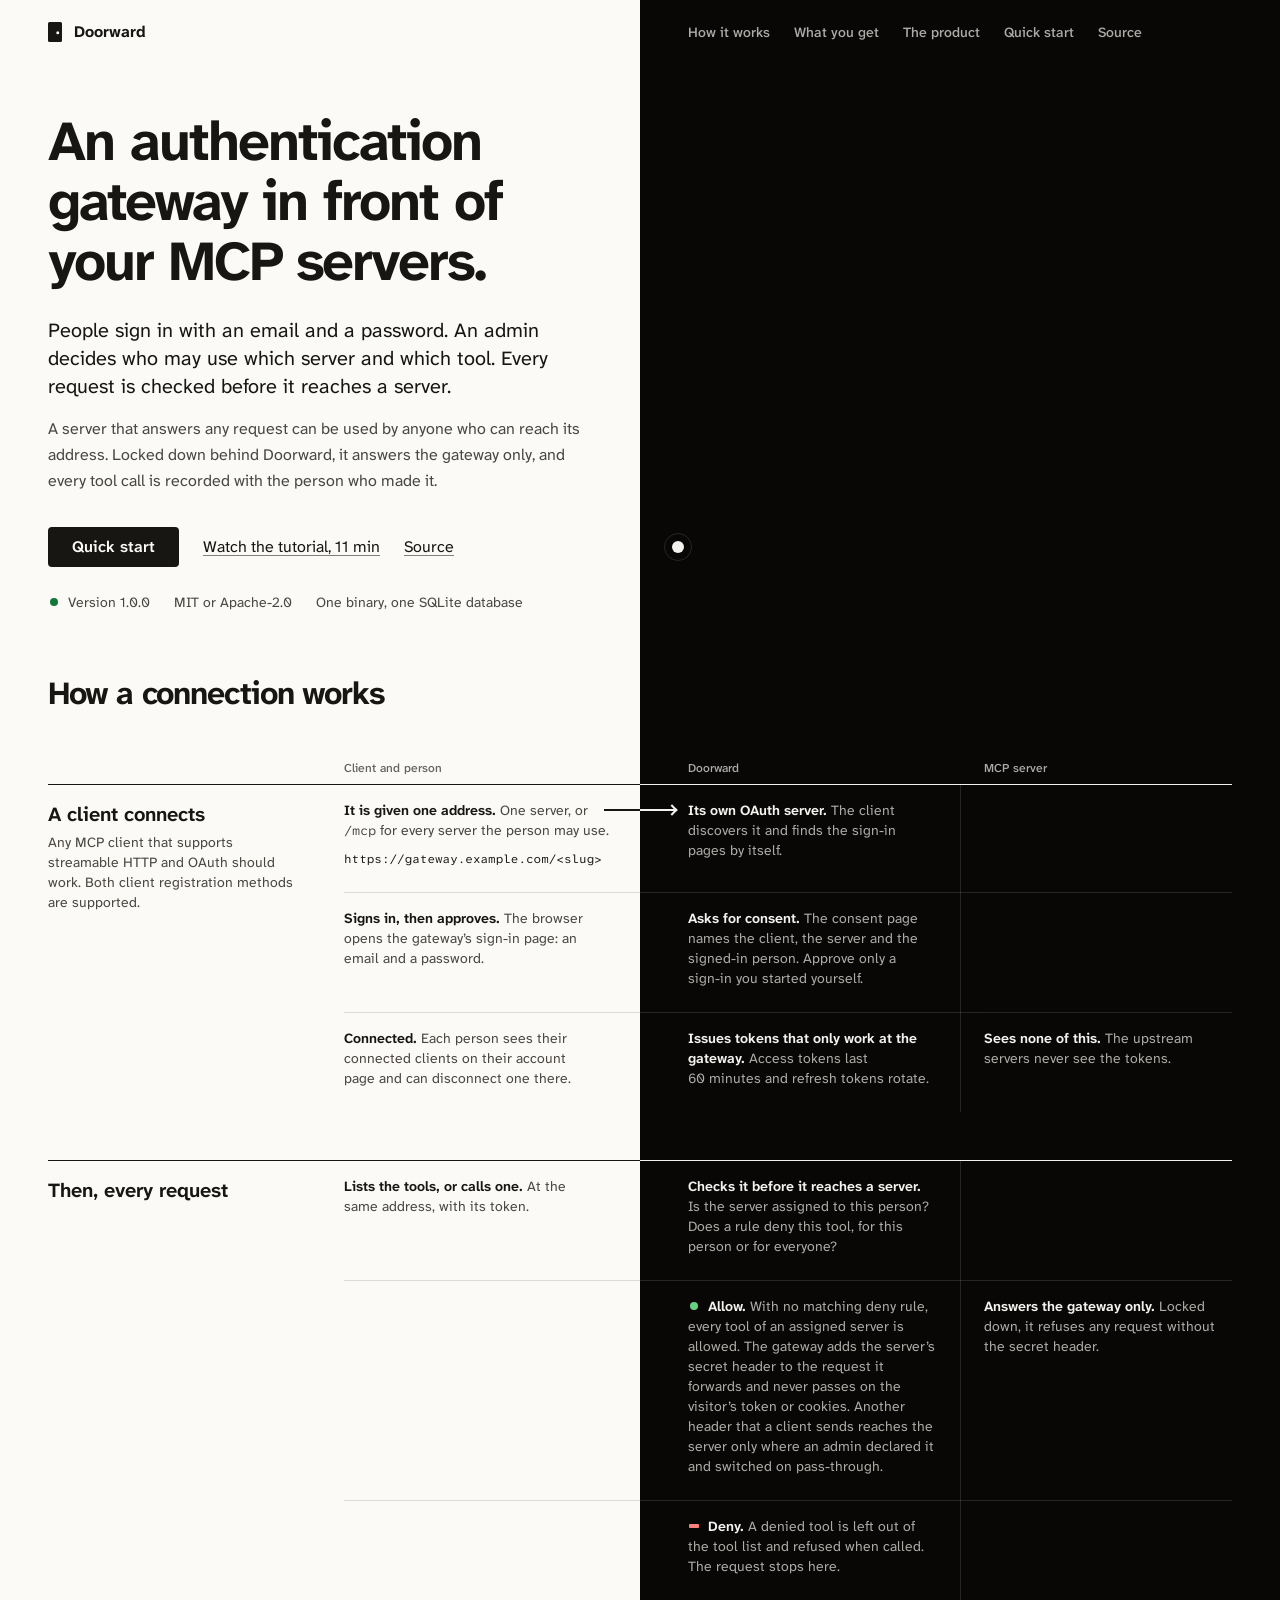
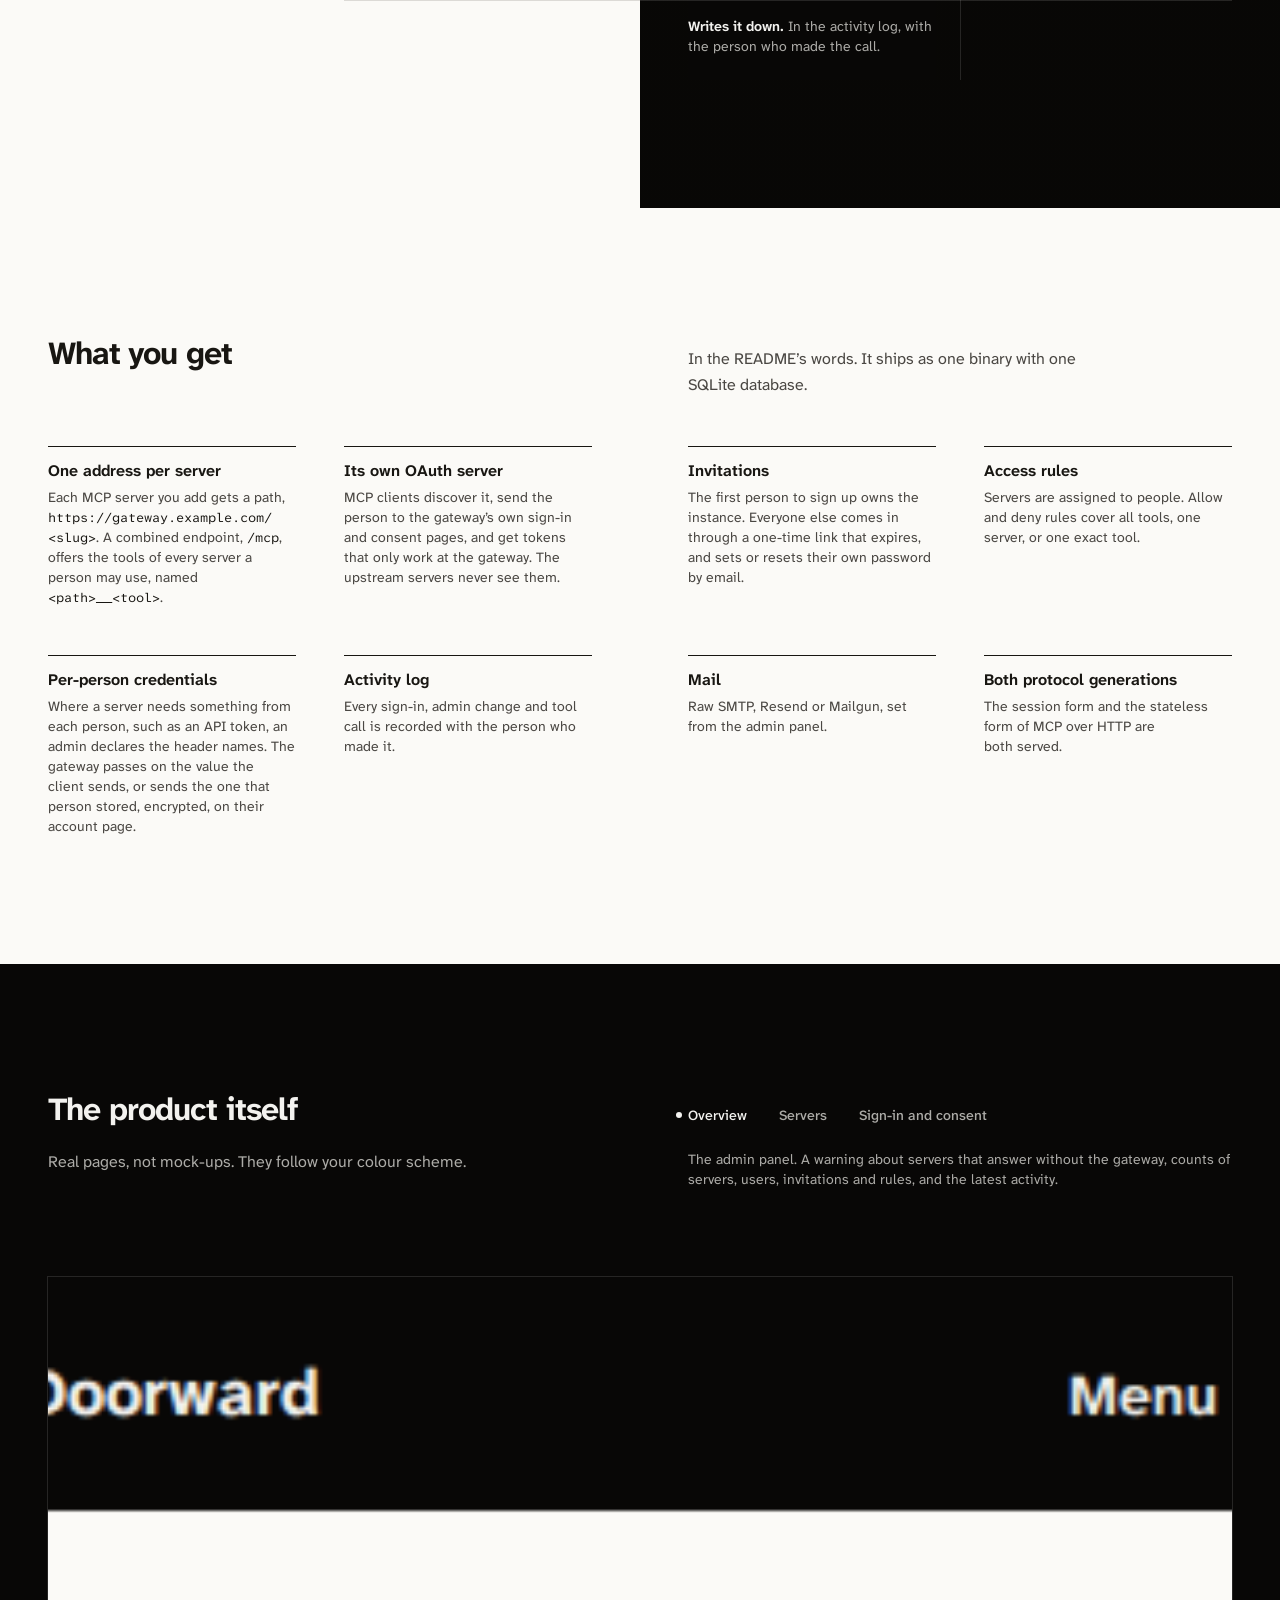
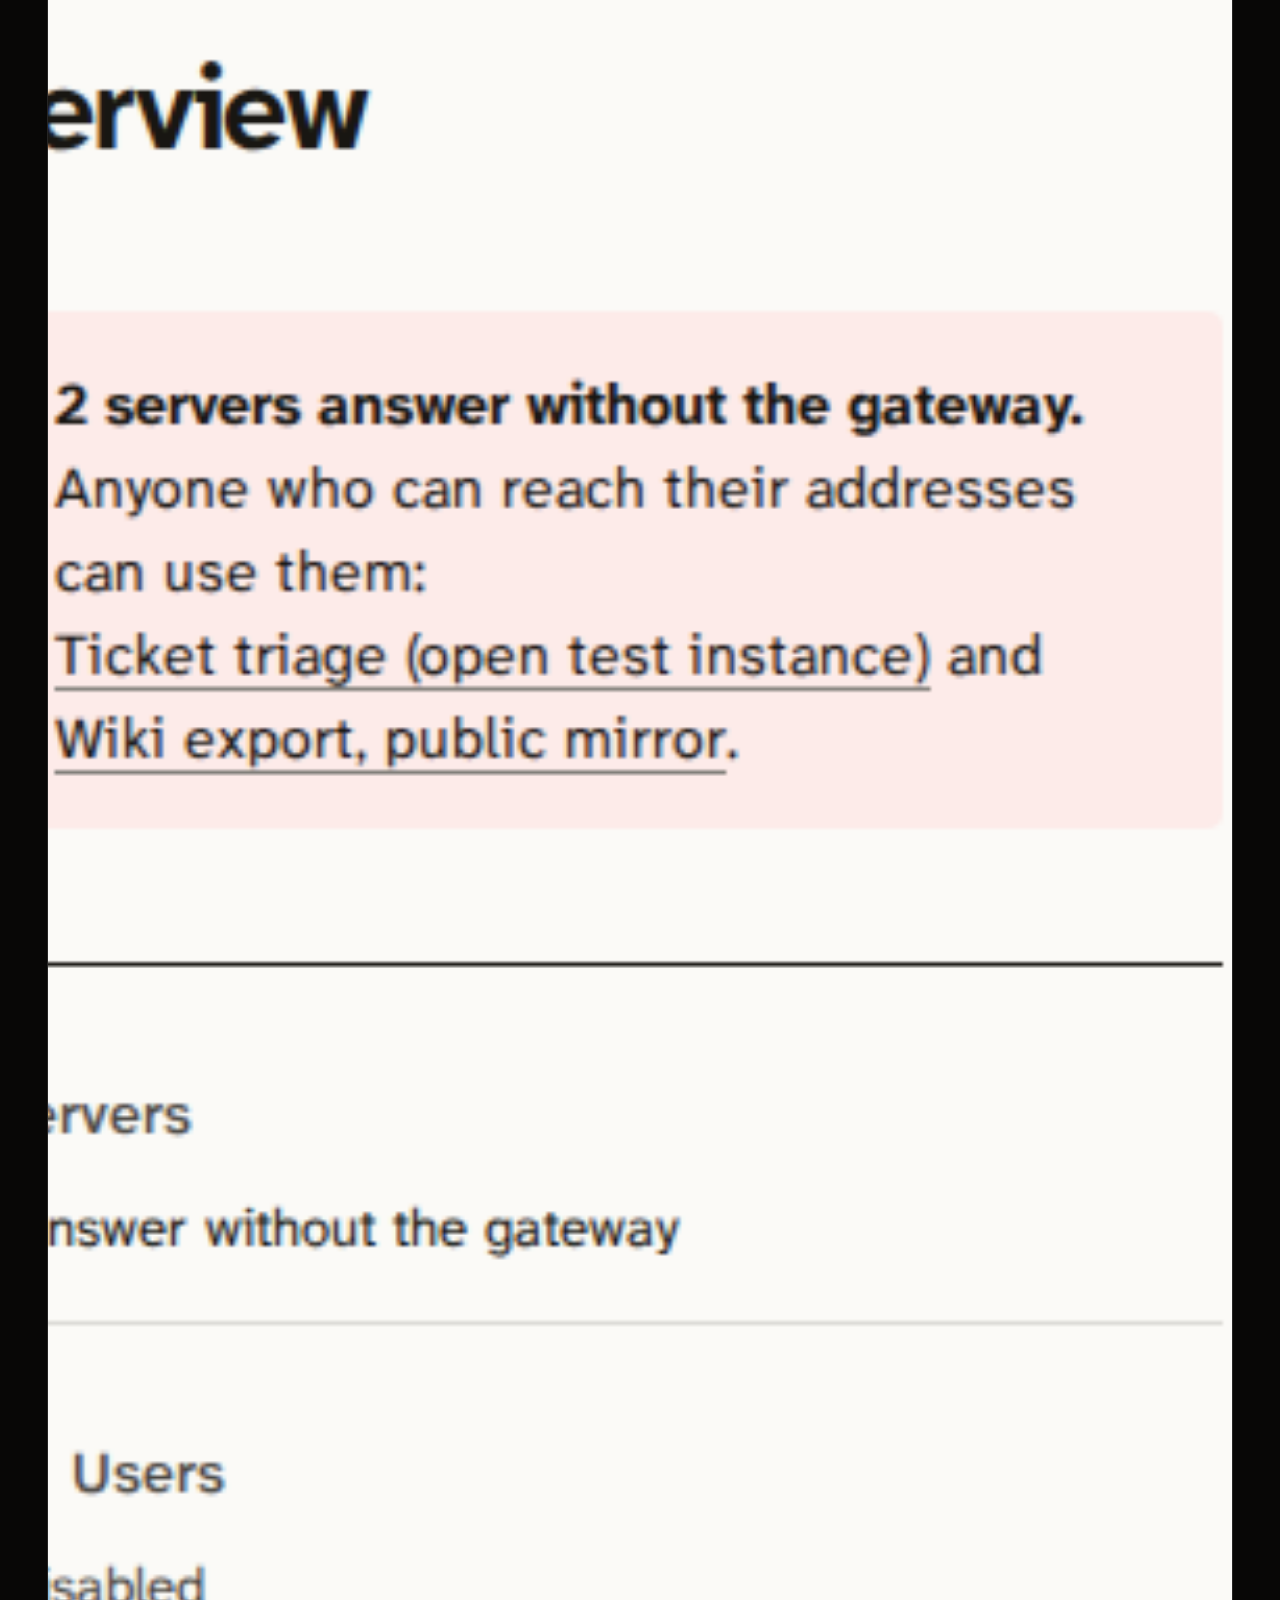
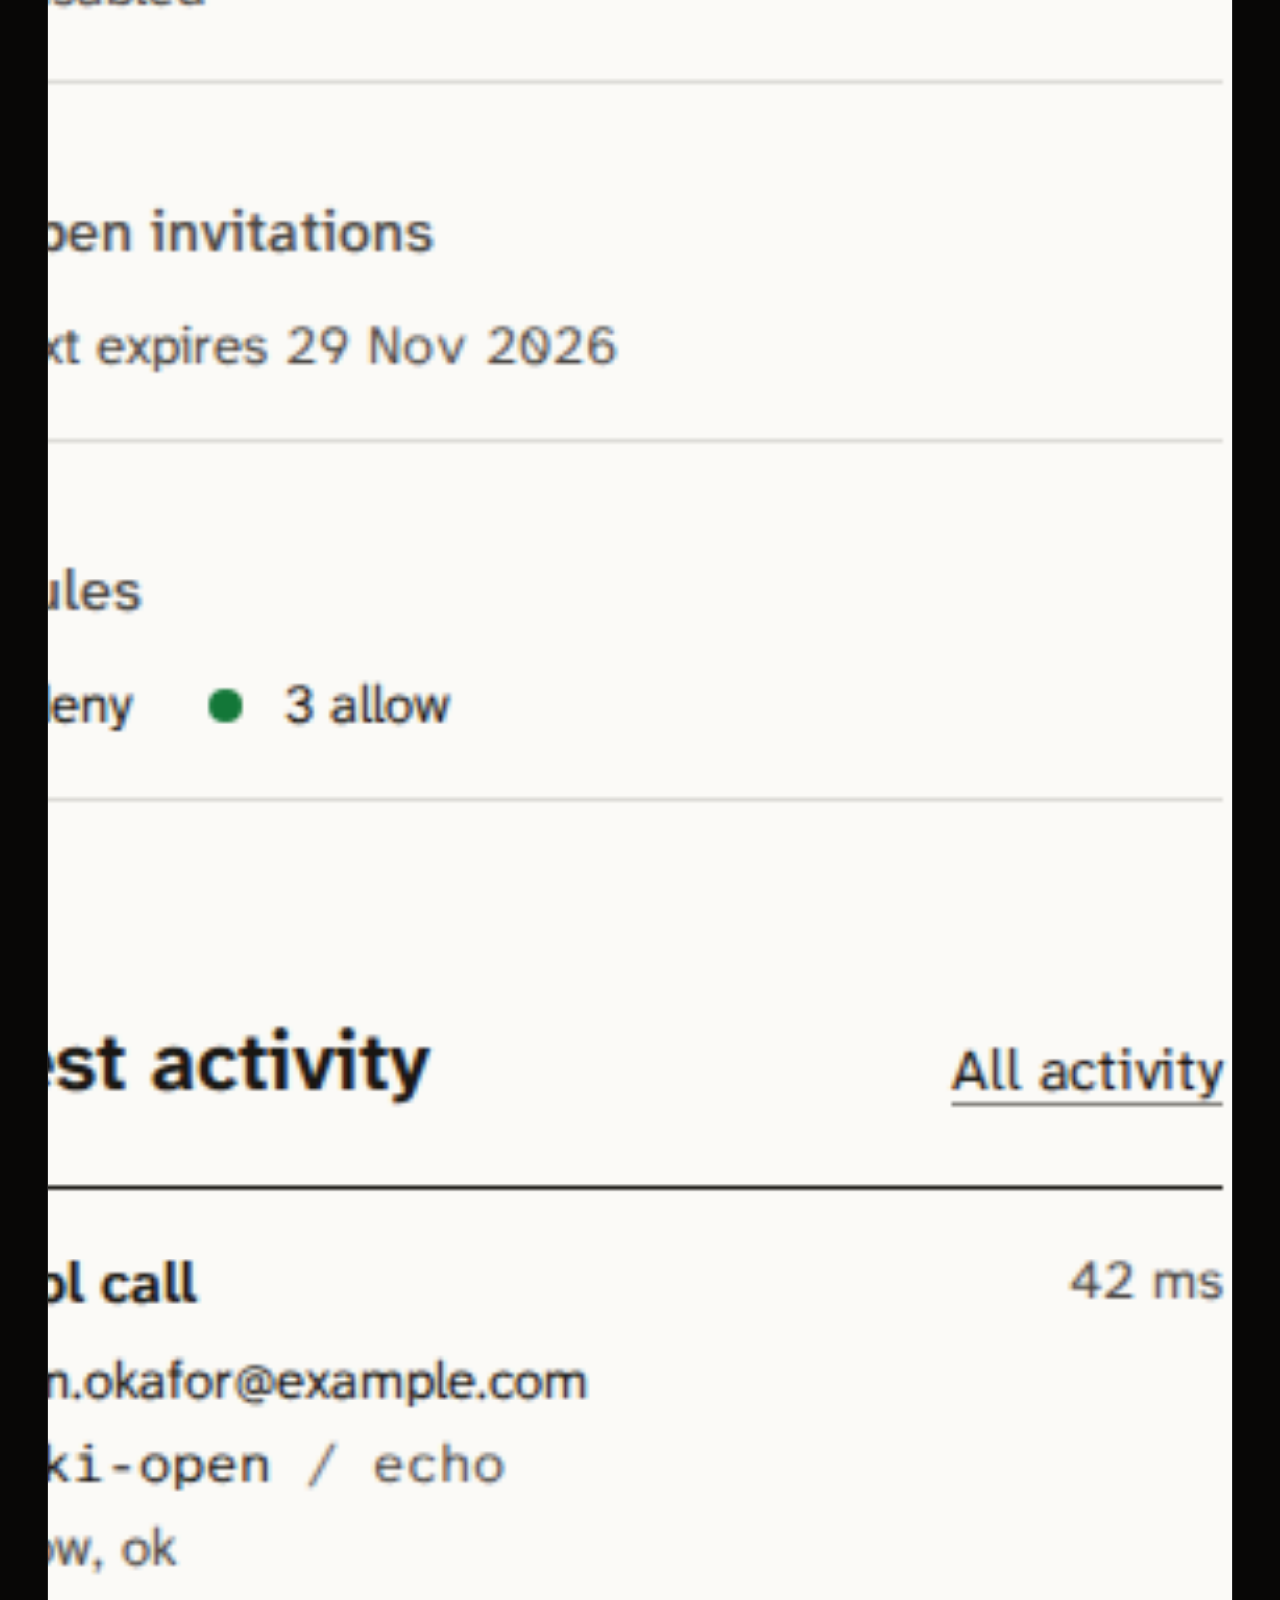
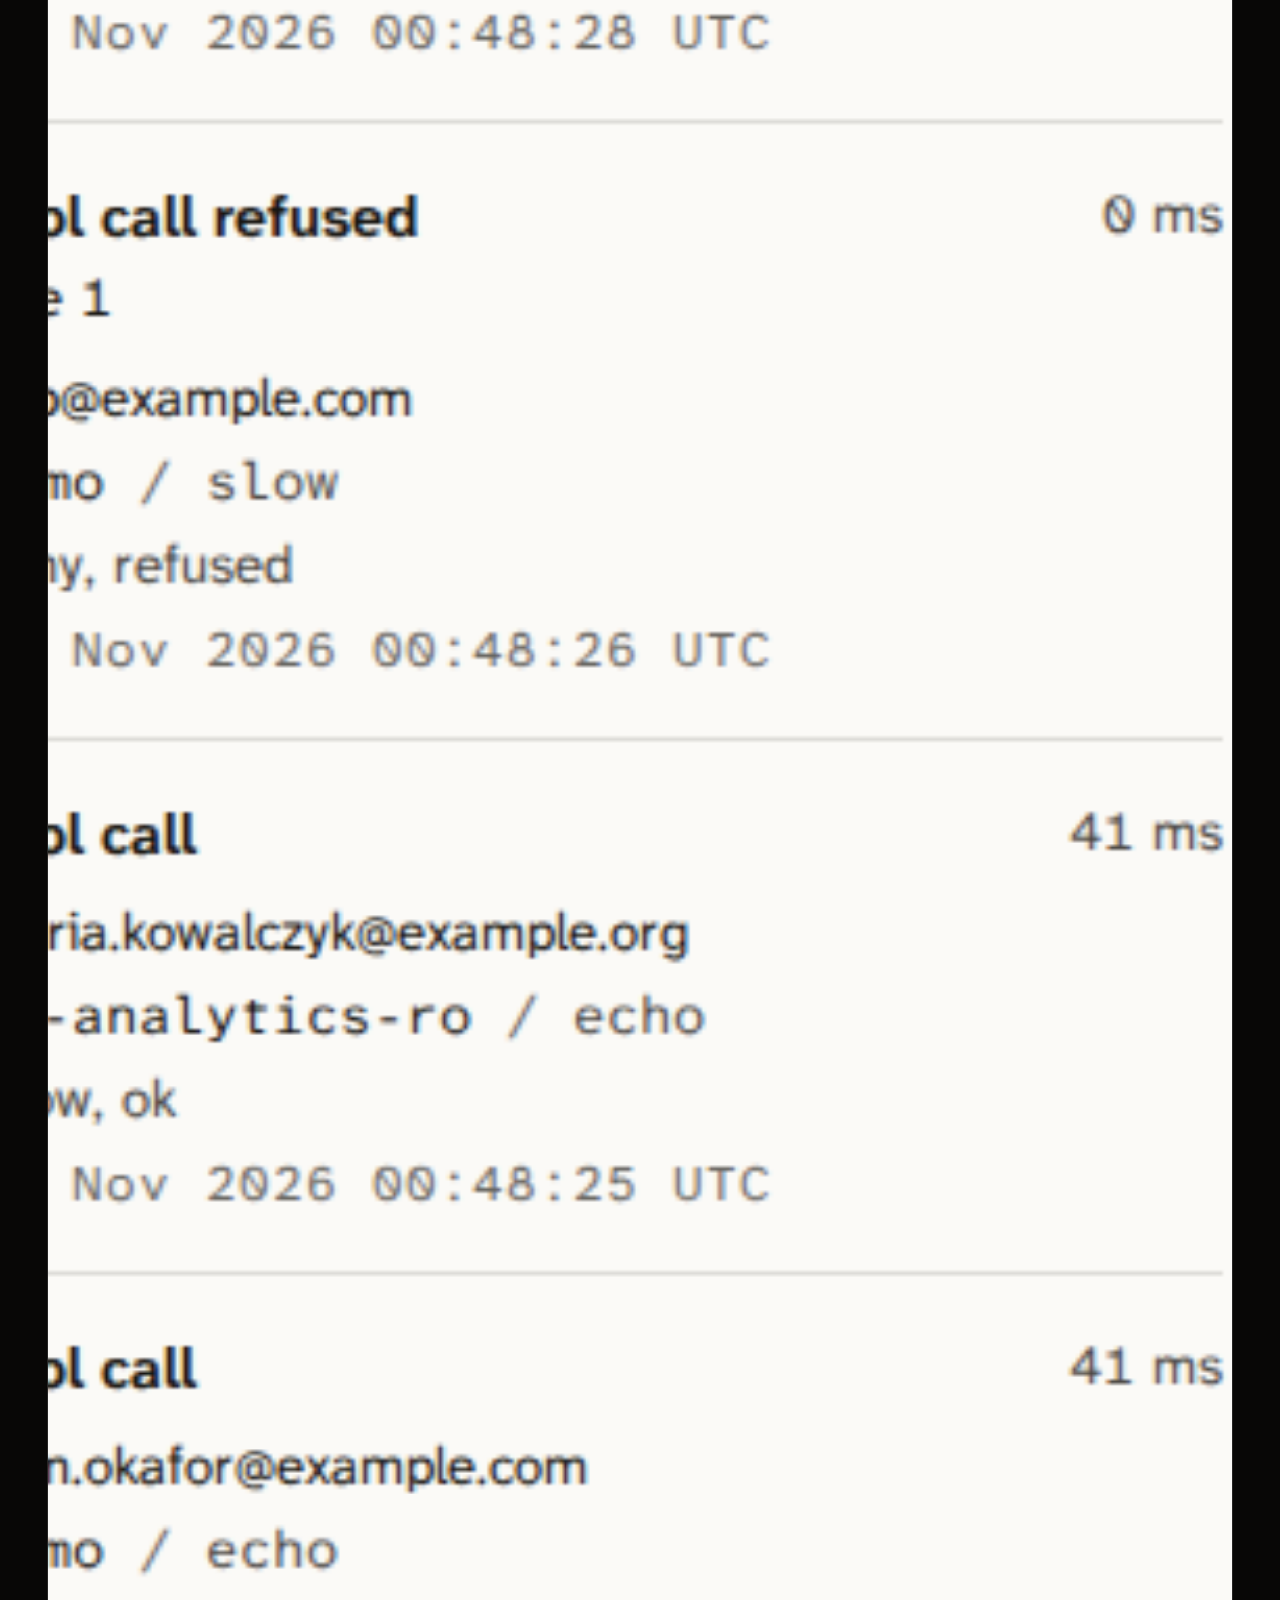
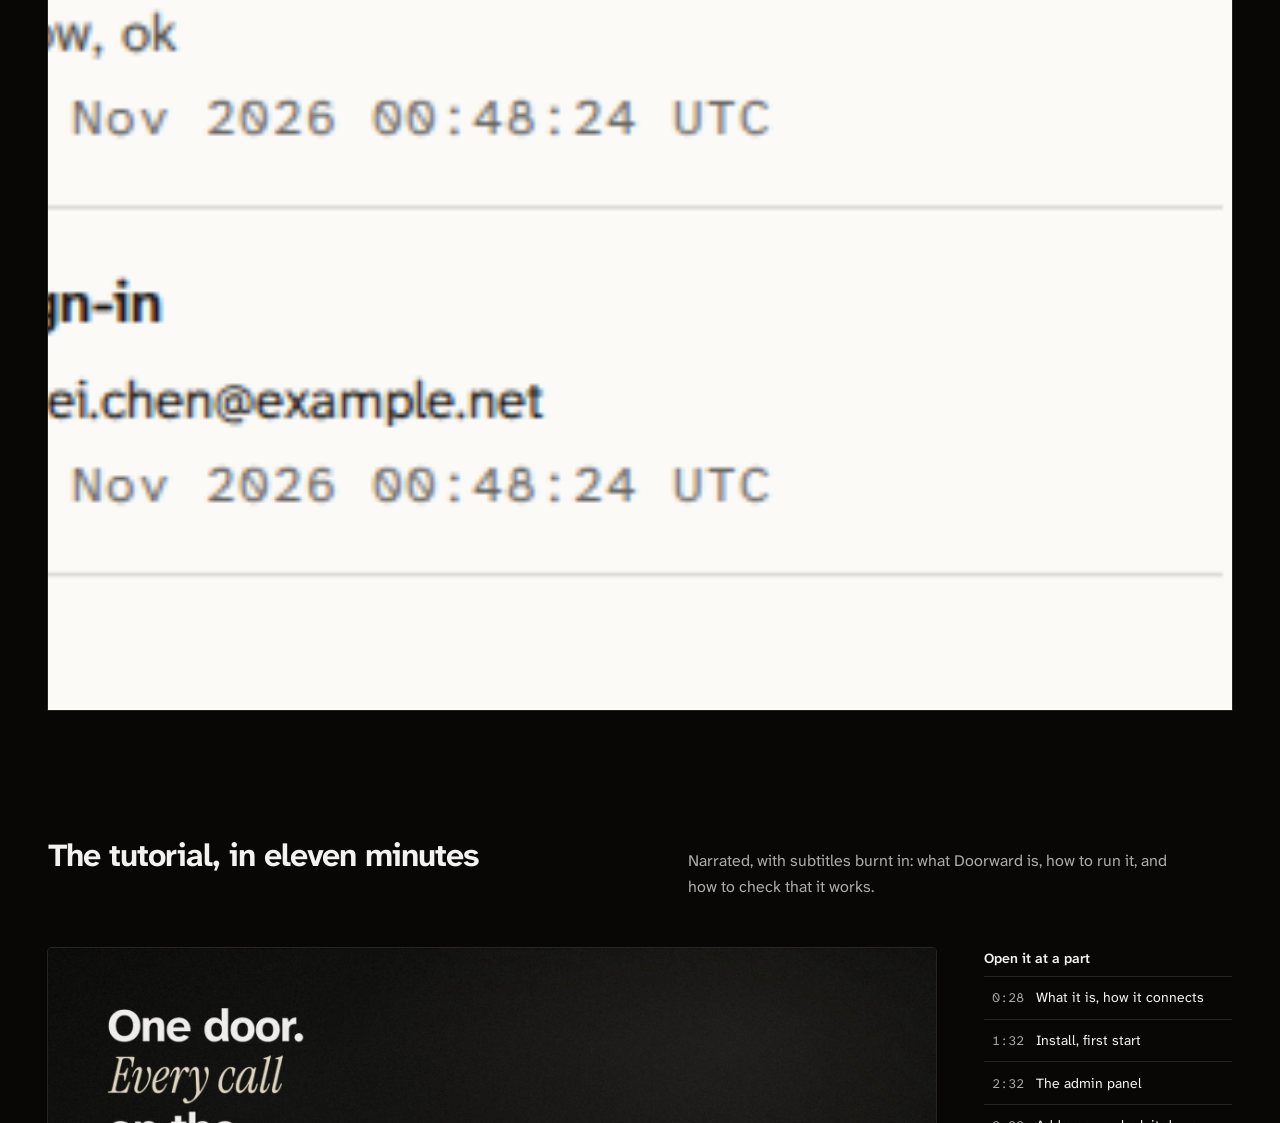
==== commit 1893fbd2: "Drop the old version from the real-client line" ====
--- a/index.html
+++ b/index.html
@@ -5,7 +5,7 @@
 <meta name="viewport" content="width=device-width, initial-scale=1">
 <meta name="color-scheme" content="light dark">
 <title>Doorward: an authentication gateway in front of MCP servers</title>
-<meta name="description" content="Doorward is an open-source authentication gateway in front of MCP servers. People sign in with an email and a password, an admin decides who may use which server and which tool, and every tool call is recorded with the person who made it. One binary, one SQLite database. Pre-release 0.1.0.">
+<meta name="description" content="Doorward is an open-source authentication gateway in front of MCP servers. People sign in with an email and a password, an admin decides who may use which server and which tool, and every tool call is recorded with the person who made it. One binary, one SQLite database. Version 1.0.0.">
 <meta property="og:type" content="website">
 <meta property="og:url" content="https://matpb.github.io/doorward/">
 <meta property="og:site_name" content="Doorward">
@@ -397,7 +397,7 @@
       </div>
       <div>
         <dt><span class="mark" data-v="allow" aria-hidden="true"></span>Run with real clients</dt>
-        <dd>Claude Code, Codex and the Cursor command line client, against 0.1.0.</dd>
+        <dd>Claude Code, Codex and the Cursor command line client.</dd>
       </div>
       <div>
         <dt><span class="mark" data-v="warn" aria-hidden="true"></span>Should work</dt>
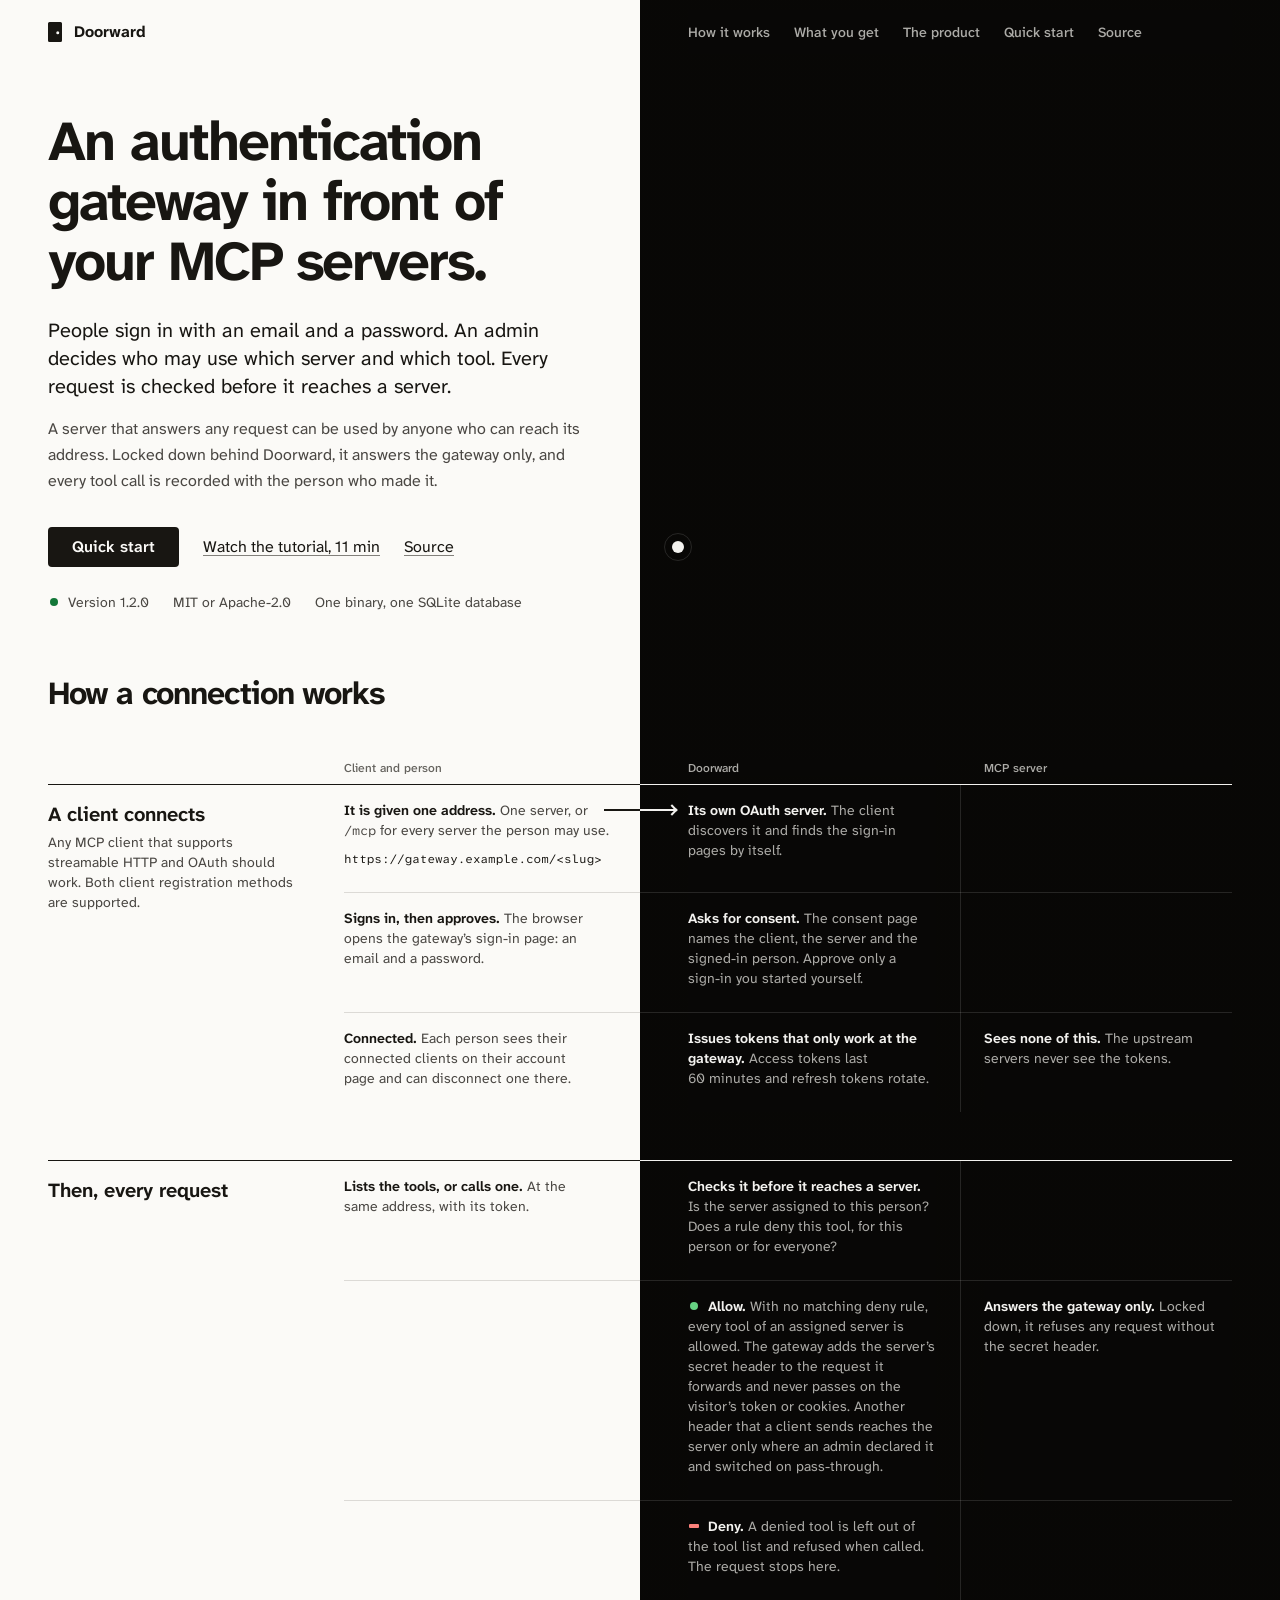
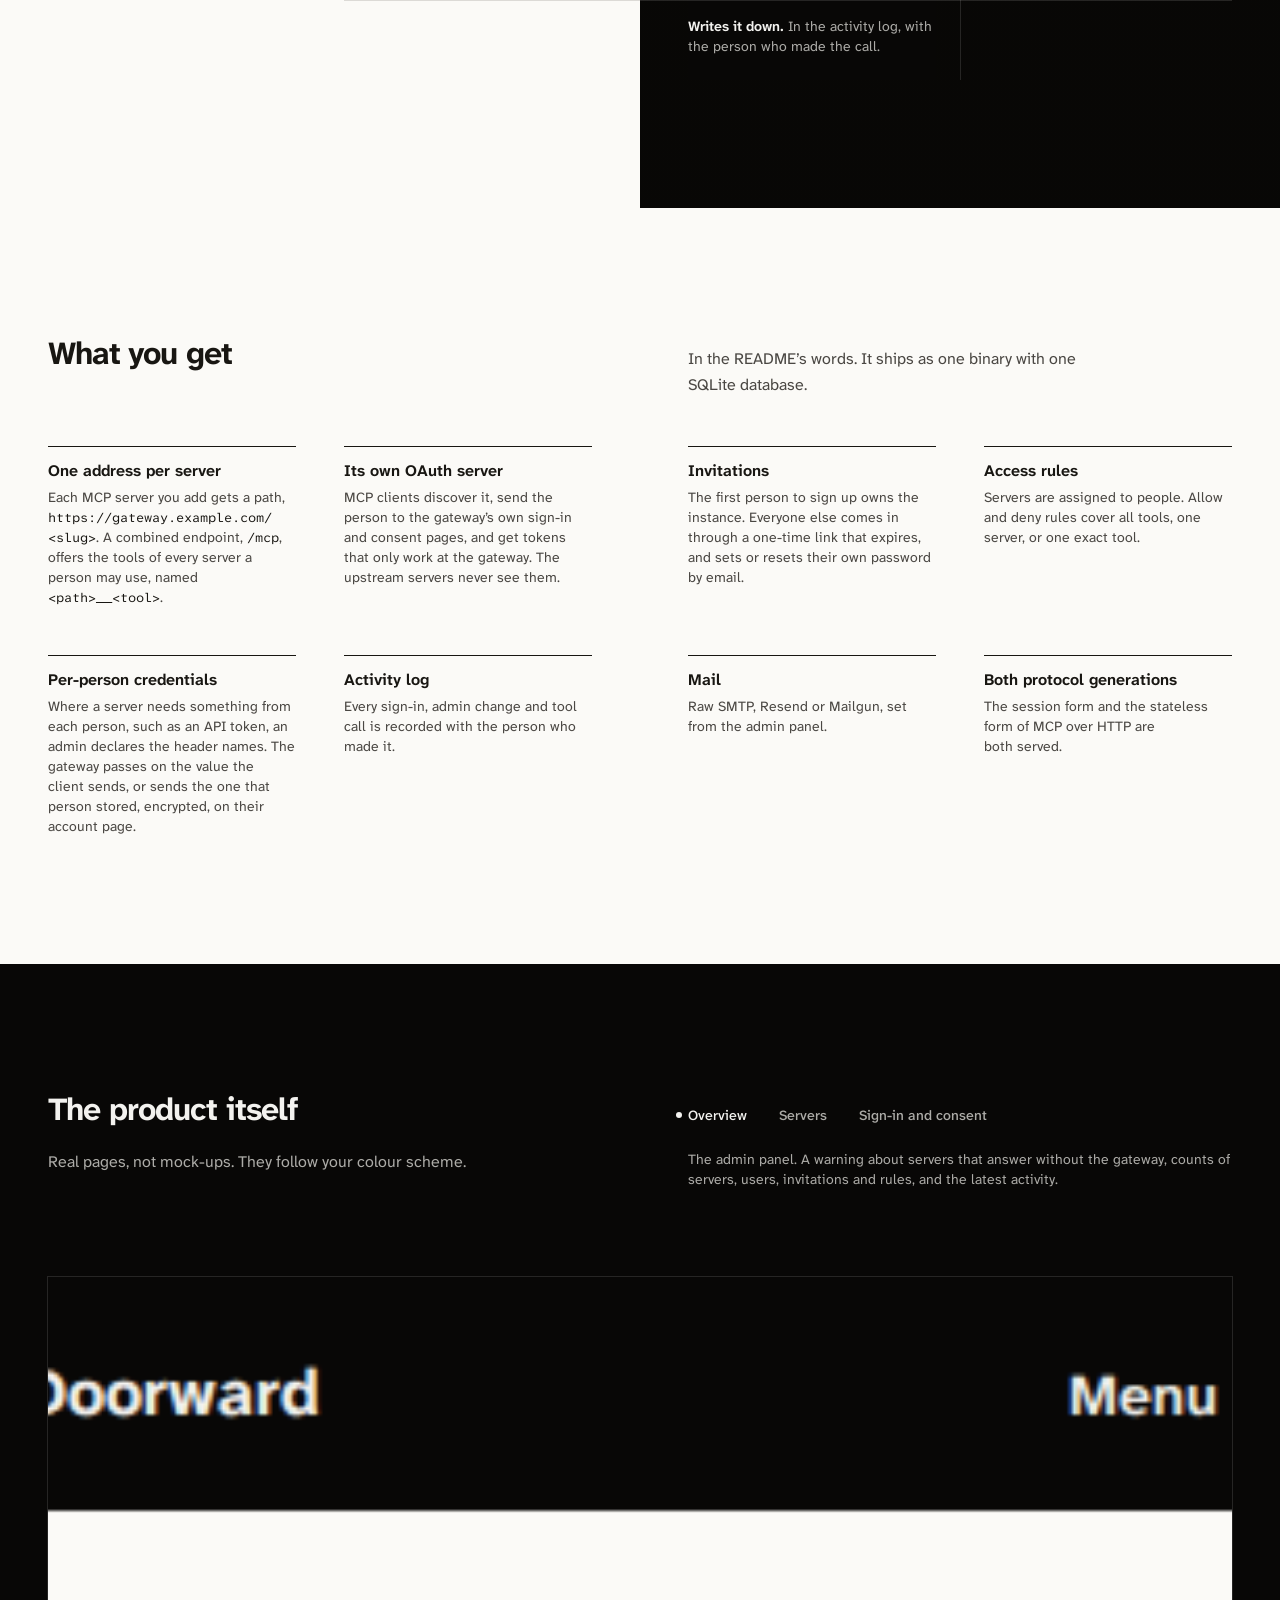
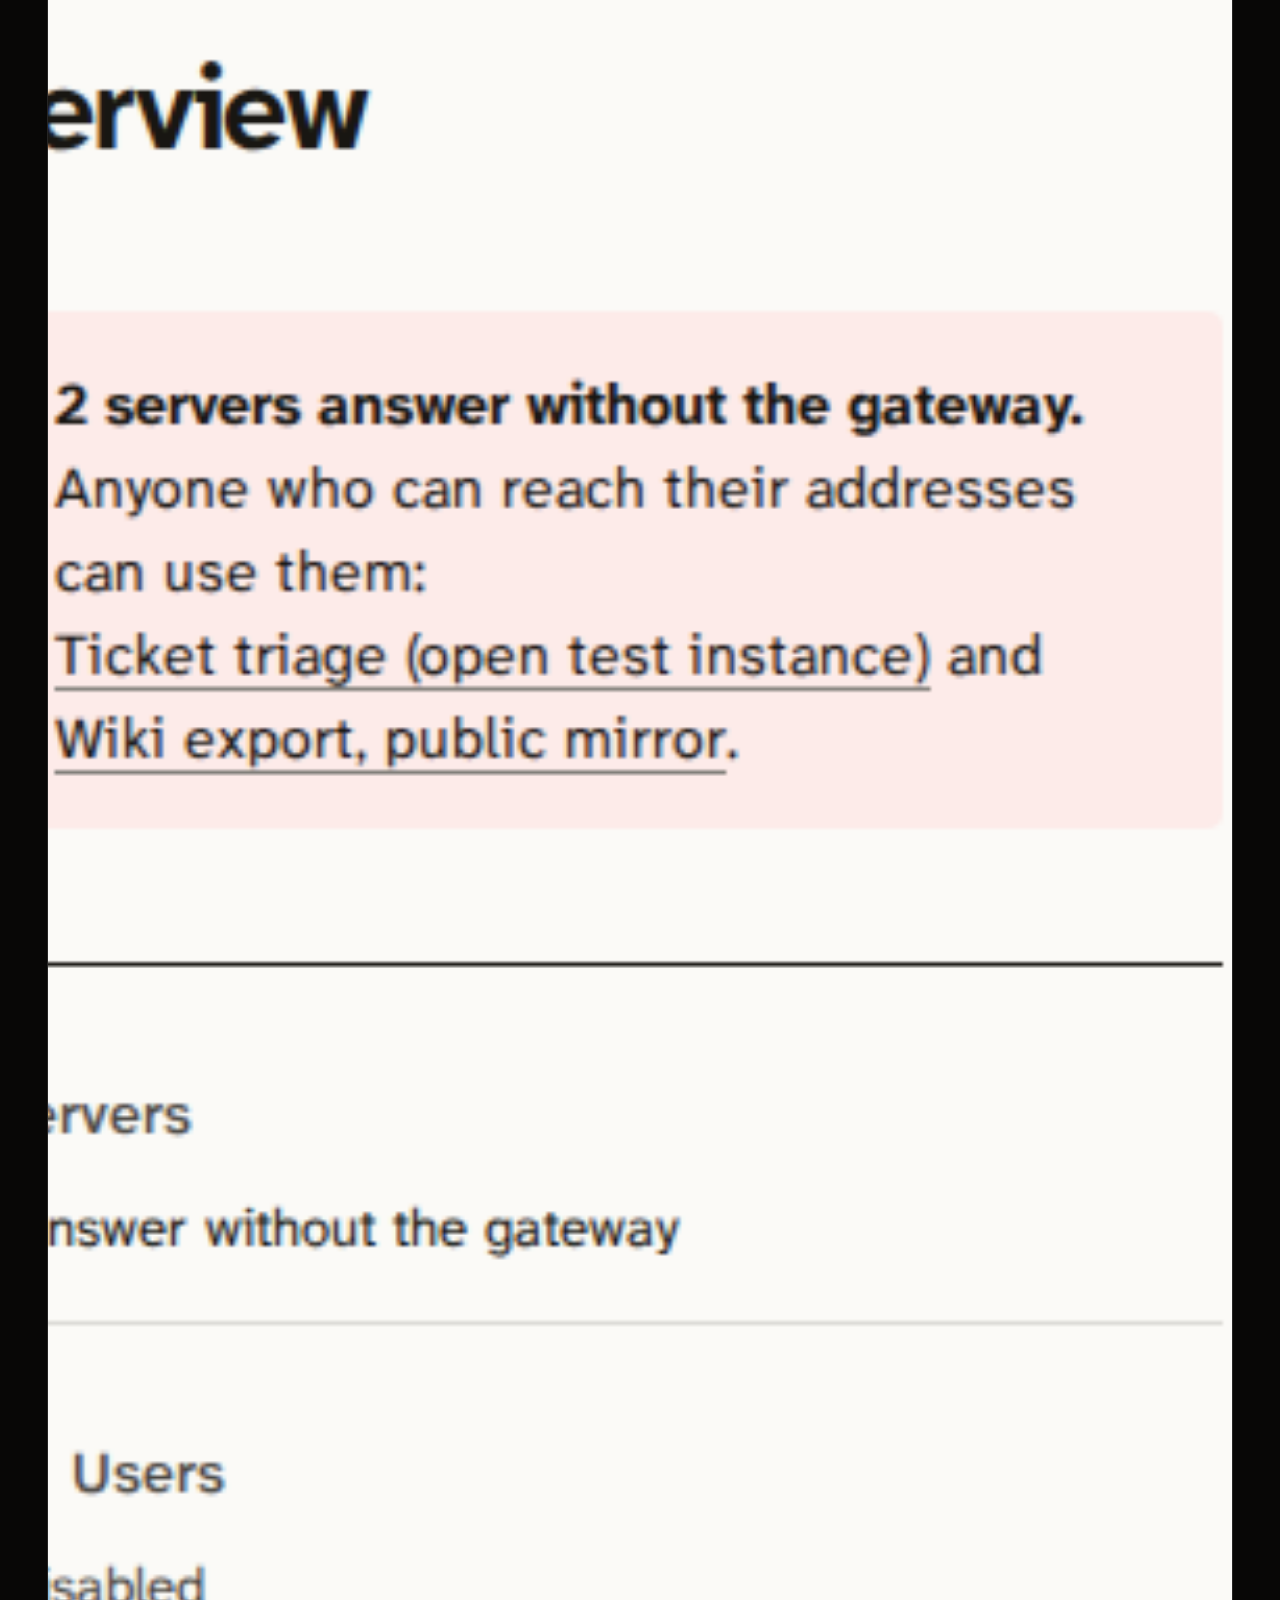
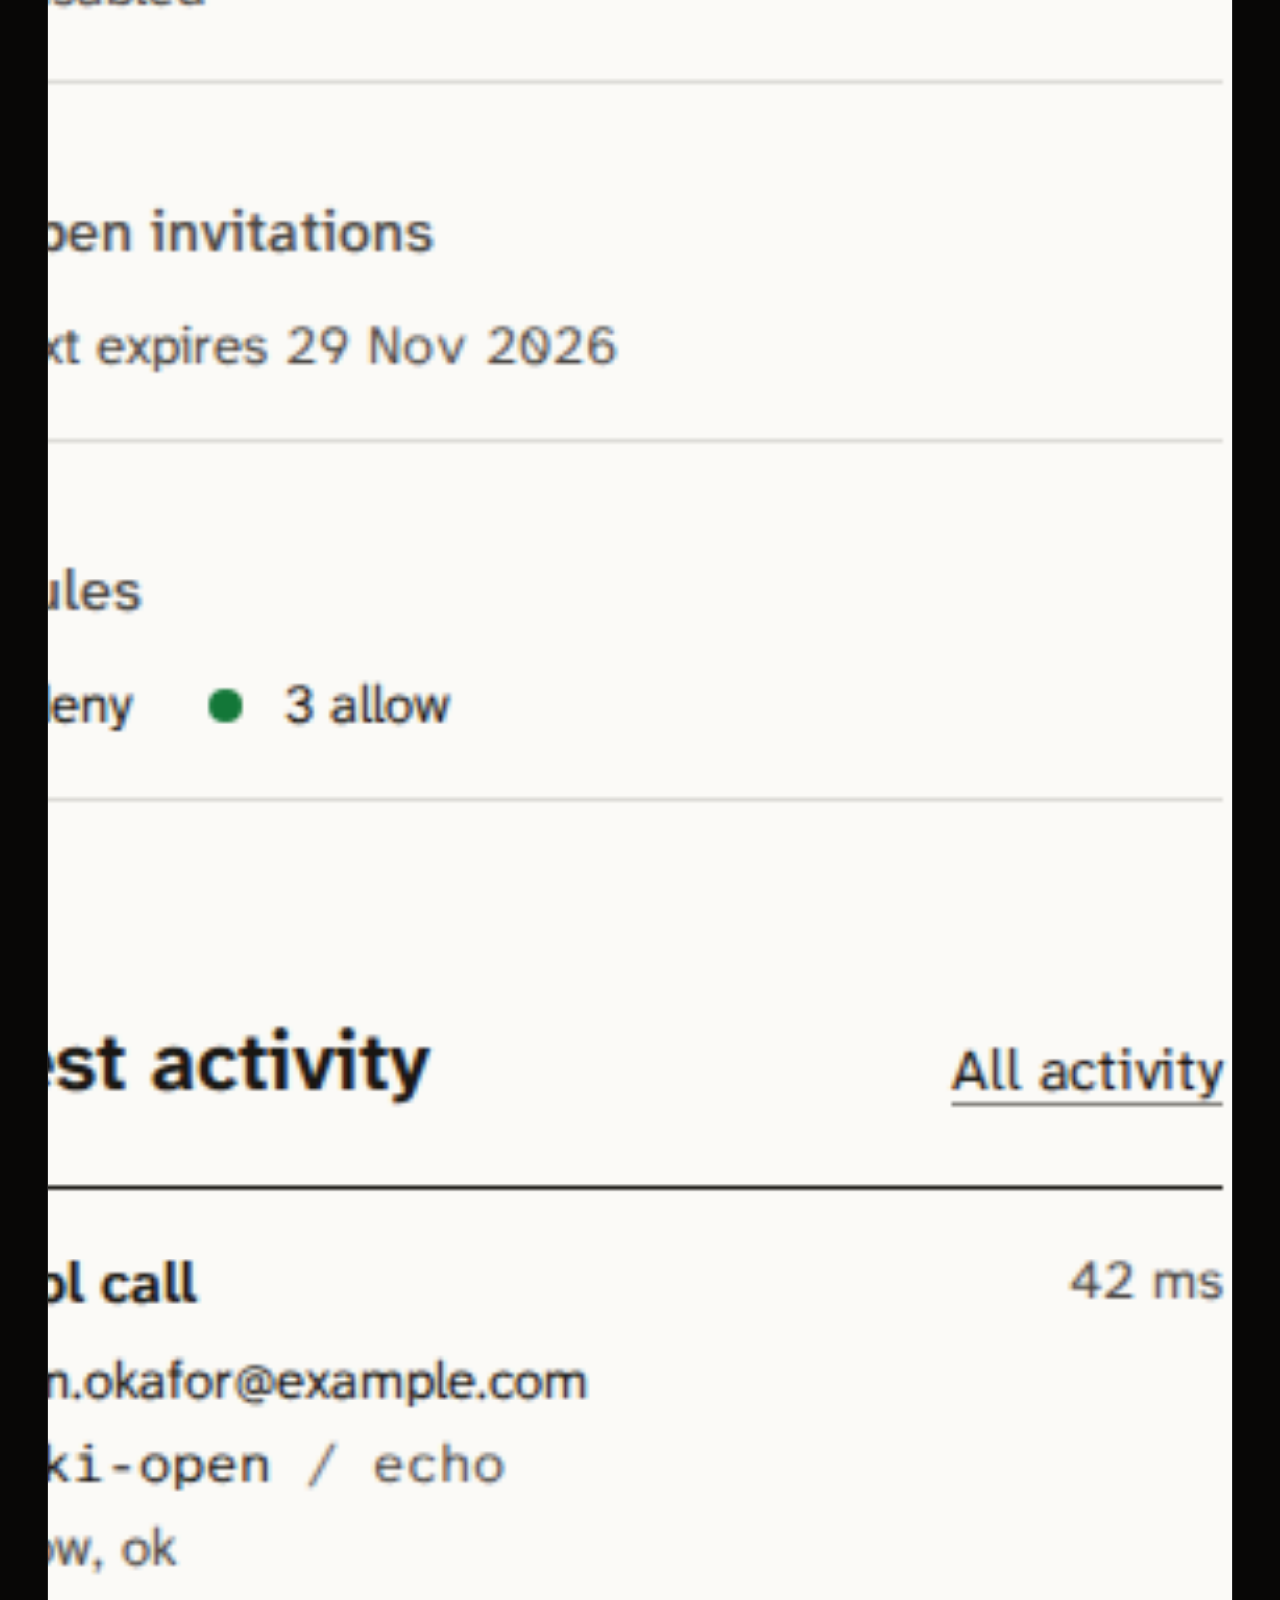
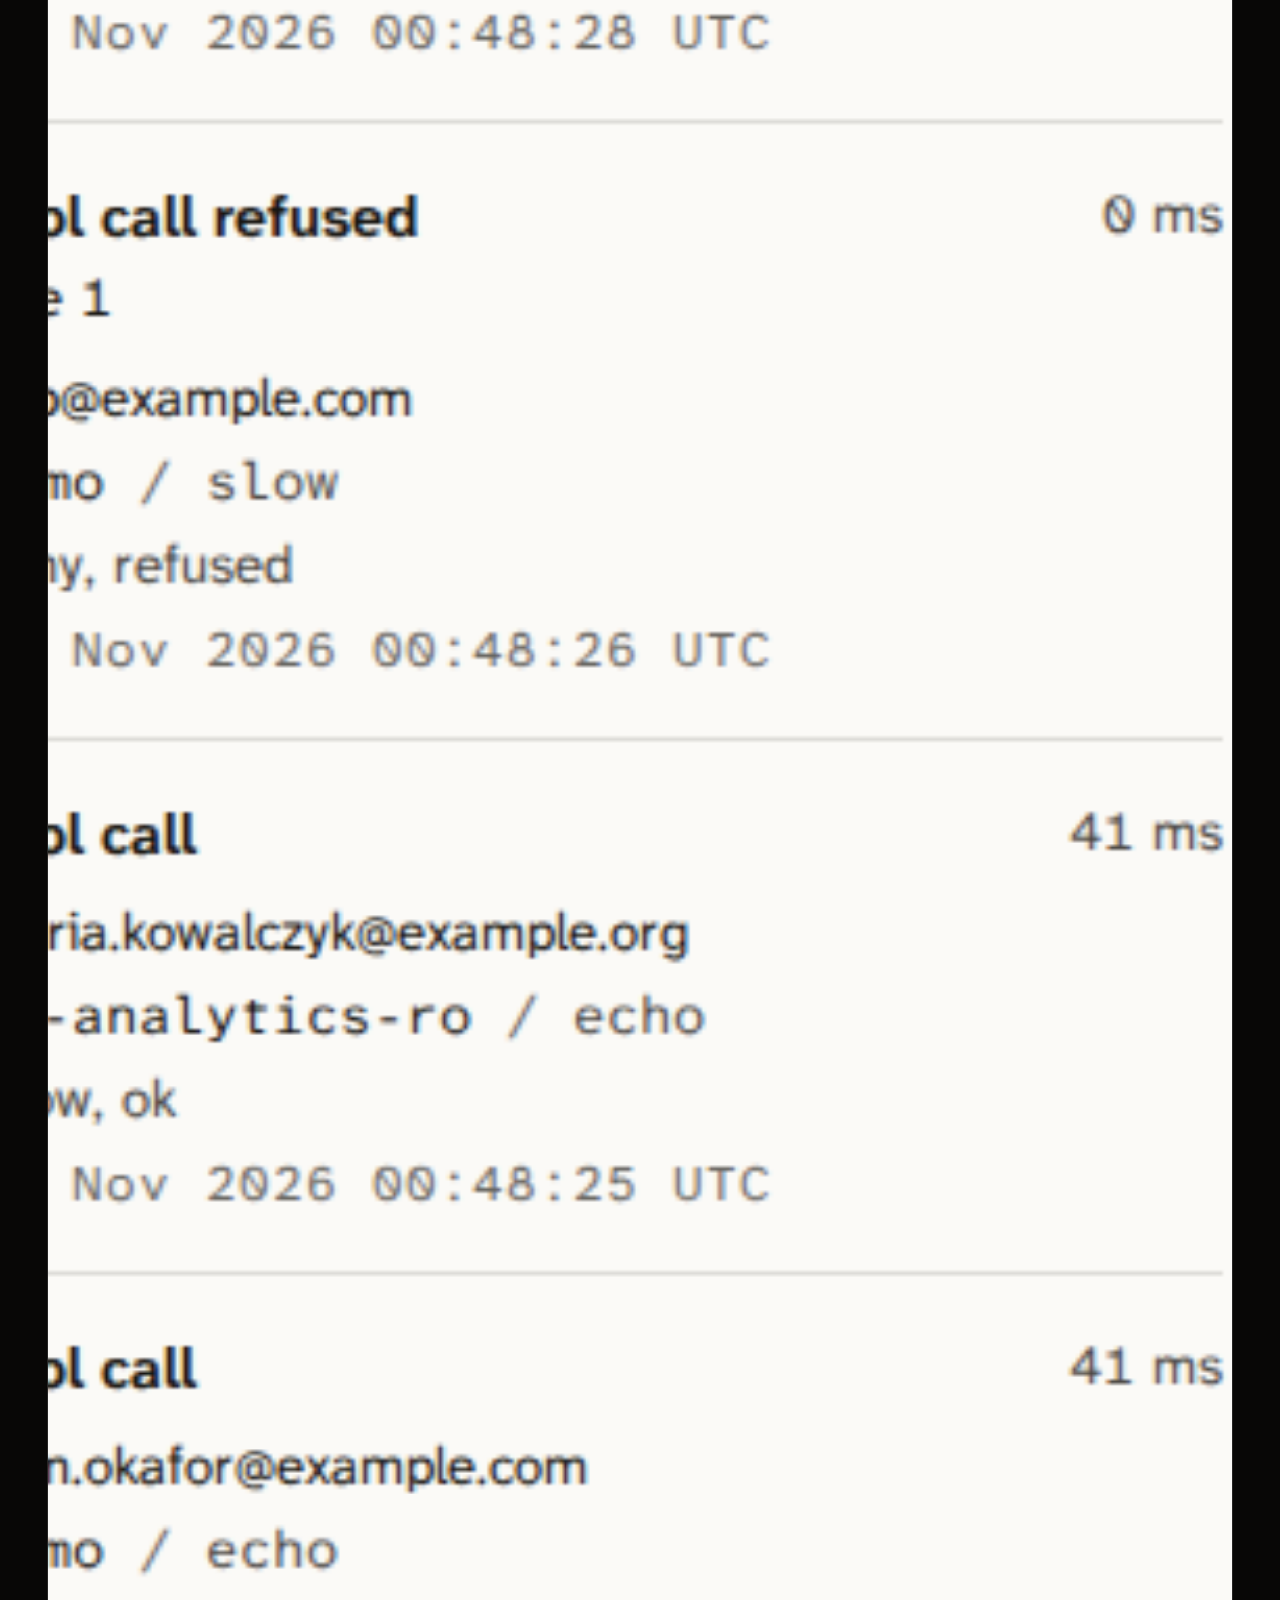
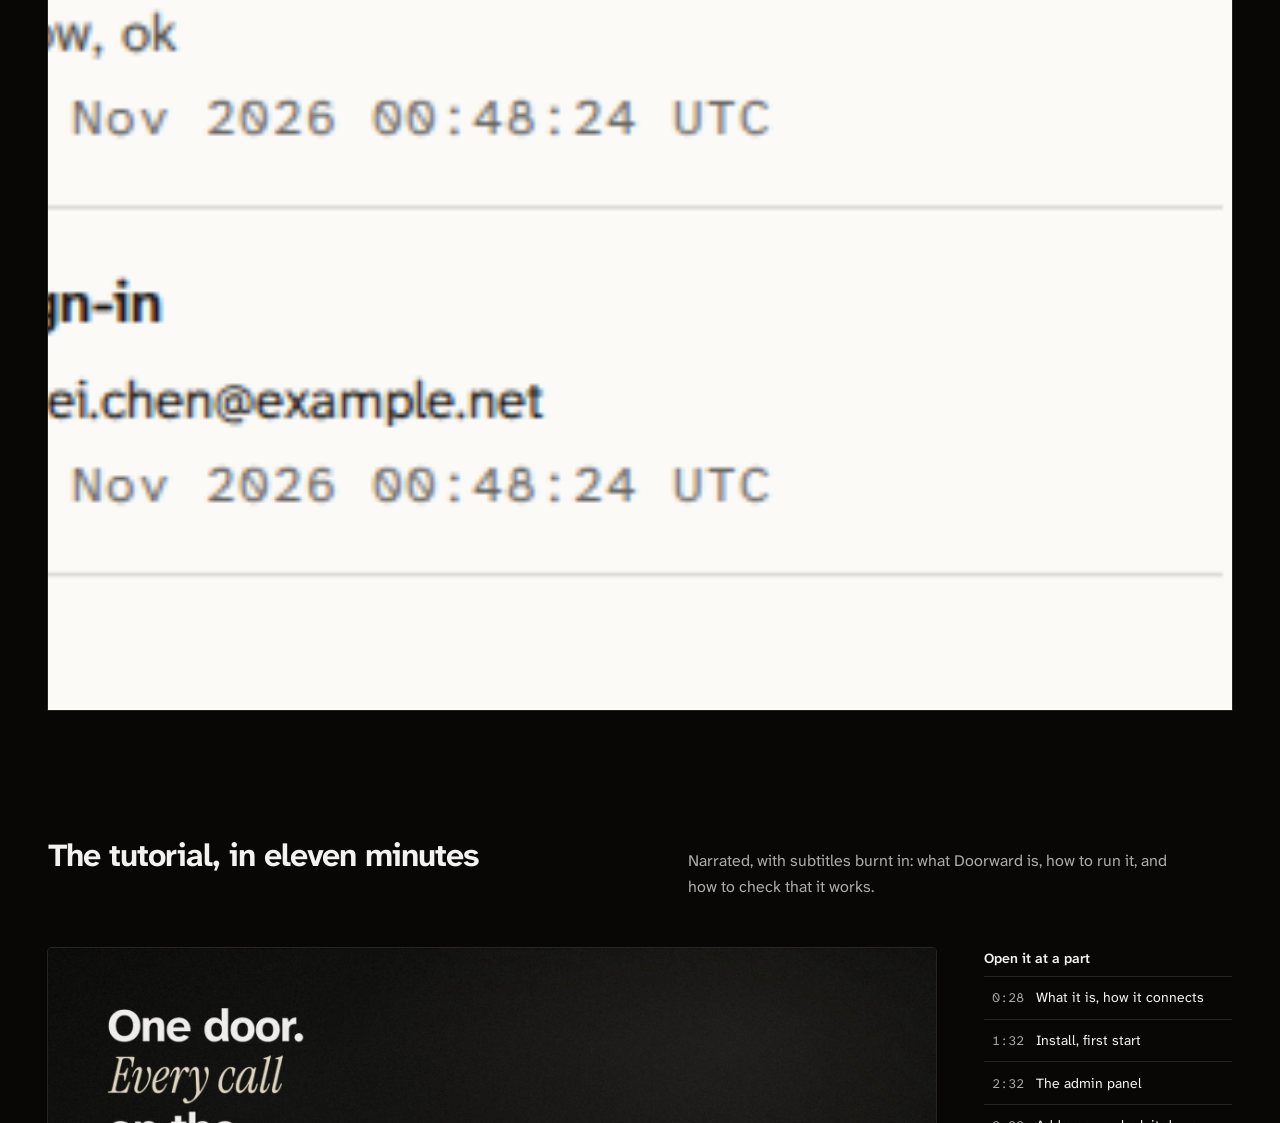
==== commit 10e9a82b: "Version 1.2.0" ====
--- a/index.html
+++ b/index.html
@@ -5,12 +5,12 @@
 <meta name="viewport" content="width=device-width, initial-scale=1">
 <meta name="color-scheme" content="light dark">
 <title>Doorward: an authentication gateway in front of MCP servers</title>
-<meta name="description" content="Doorward is an open-source authentication gateway in front of MCP servers. People sign in with an email and a password, an admin decides who may use which server and which tool, and every tool call is recorded with the person who made it. One binary, one SQLite database. Version 1.0.0.">
+<meta name="description" content="Doorward is an open-source authentication gateway in front of MCP servers. People sign in with an email and a password, an admin decides who may use which server and which tool, and every tool call is recorded with the person who made it. One binary, one SQLite database. Version 1.2.0.">
 <meta property="og:type" content="website">
 <meta property="og:url" content="https://matpb.github.io/doorward/">
 <meta property="og:site_name" content="Doorward">
 <meta property="og:title" content="Doorward: an authentication gateway in front of MCP servers">
-<meta property="og:description" content="One sign-in in front of the MCP servers you run. An admin decides who may use which server and which tool, and every tool call is recorded with the person who made it. Version 1.0.0.">
+<meta property="og:description" content="One sign-in in front of the MCP servers you run. An admin decides who may use which server and which tool, and every tool call is recorded with the person who made it. Version 1.2.0.">
 <meta property="og:image" content="https://matpb.github.io/doorward/og.png">
 <meta property="og:image:type" content="image/png">
 <meta property="og:image:width" content="1280">
@@ -53,7 +53,7 @@
       <span class="handle" aria-hidden="true"></span>
     </p>
     <ul class="facts">
-      <li><span class="mark" data-v="allow" aria-hidden="true"></span>Version 1.0.0</li>
+      <li><span class="mark" data-v="allow" aria-hidden="true"></span>Version 1.2.0</li>
       <li>MIT or Apache-2.0</li>
       <li>One binary, one SQLite database</li>
     </ul>
@@ -387,13 +387,13 @@
 <section class="section" id="status" aria-labelledby="status-title">
   <div class="section-head">
     <h2 id="status-title">Status</h2>
-    <p>Version 1.0.0, and what that means today.</p>
+    <p>Version 1.2.0, and what that means today.</p>
   </div>
   <div class="section-body">
     <dl class="status">
       <div>
         <dt><span class="mark" data-v="allow" aria-hidden="true"></span>Released</dt>
-        <dd>Version 1.0.0. Fixes go into the newest release only.</dd>
+        <dd>Version 1.2.0. Fixes go into the newest release only.</dd>
       </div>
       <div>
         <dt><span class="mark" data-v="allow" aria-hidden="true"></span>Run with real clients</dt>
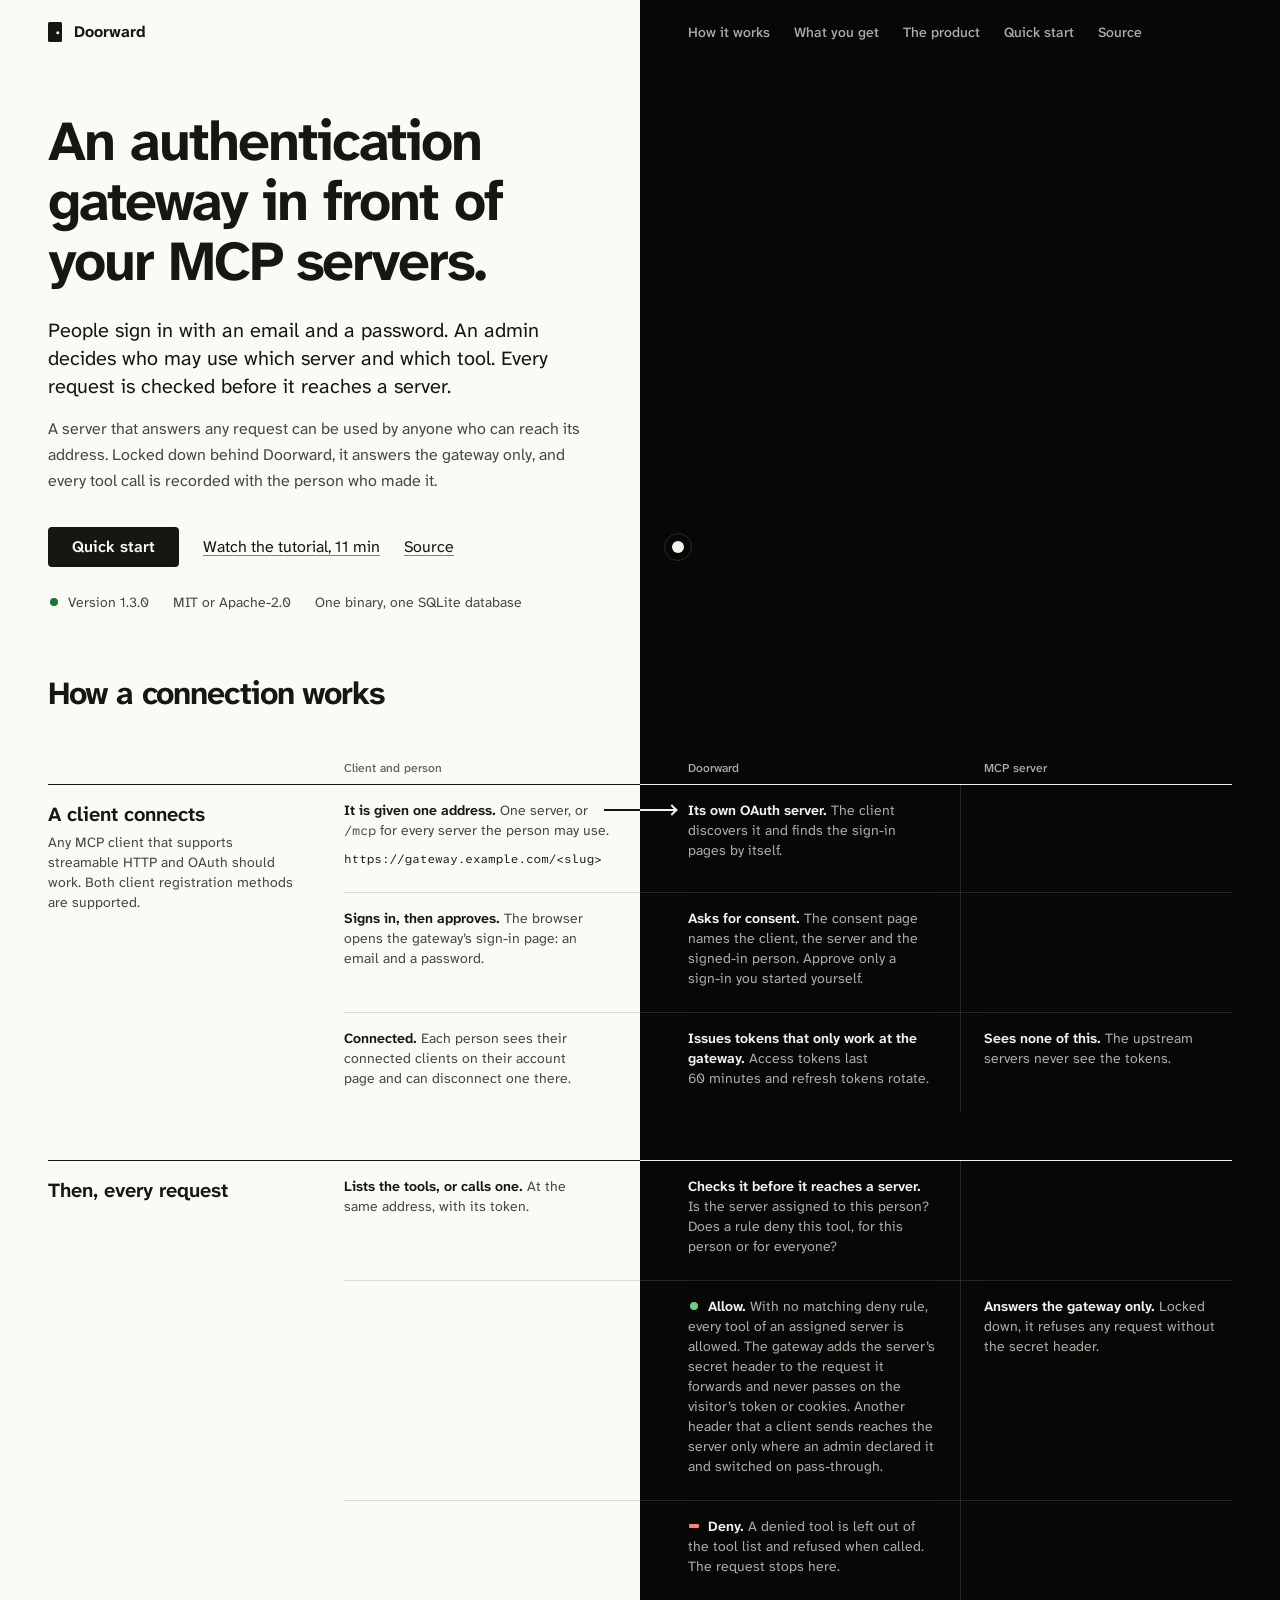
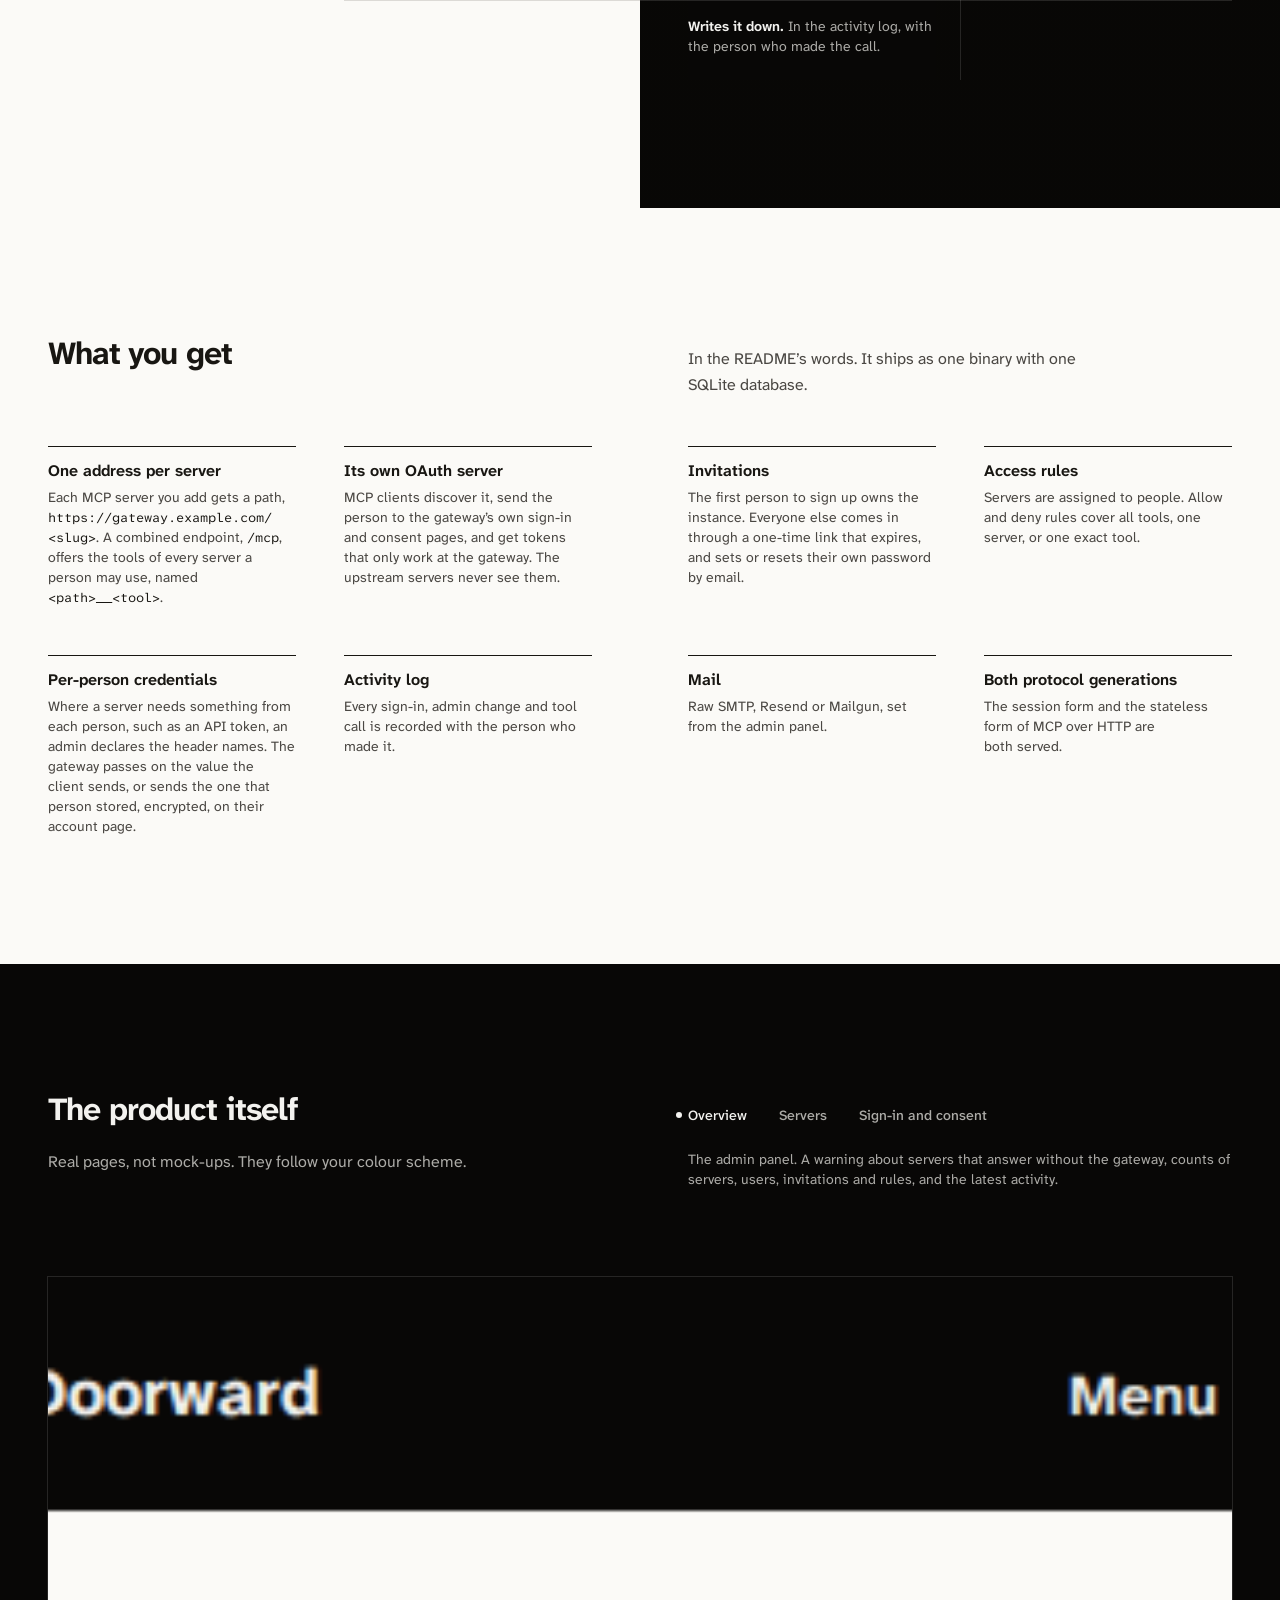
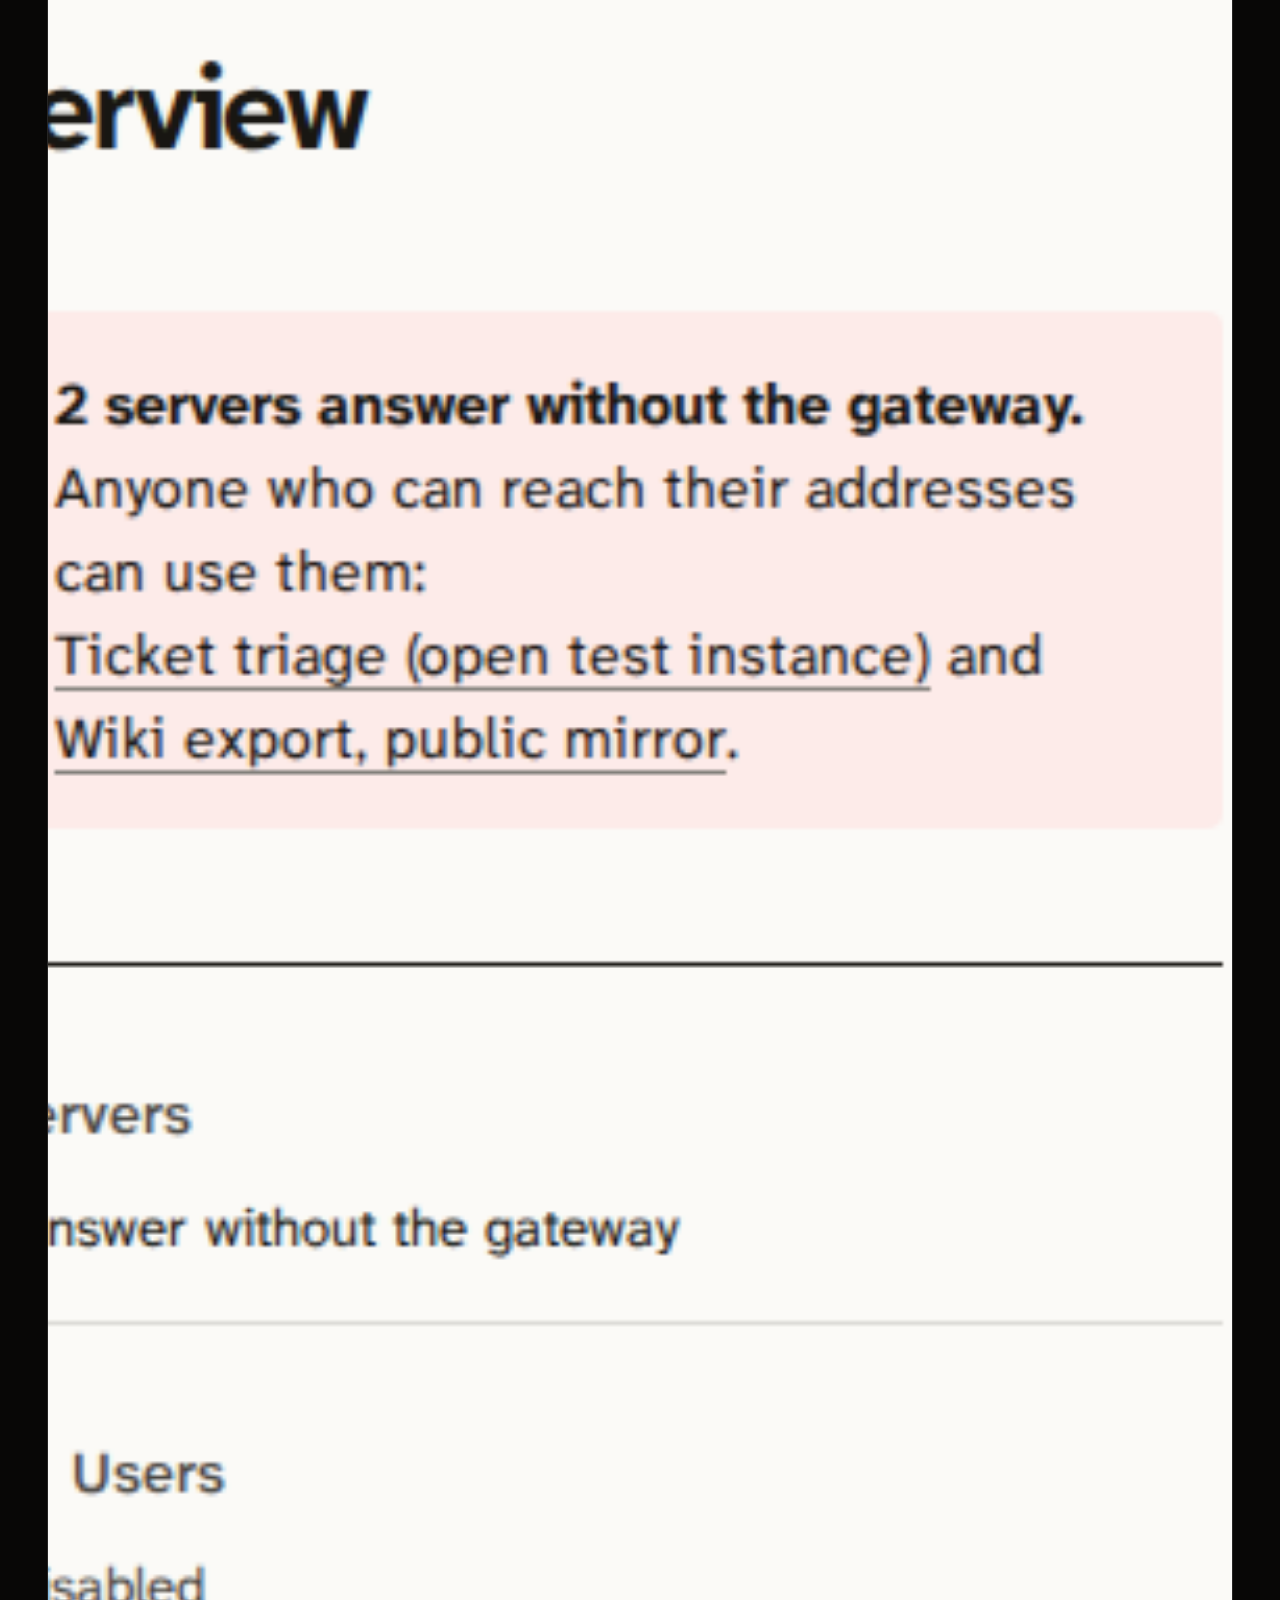
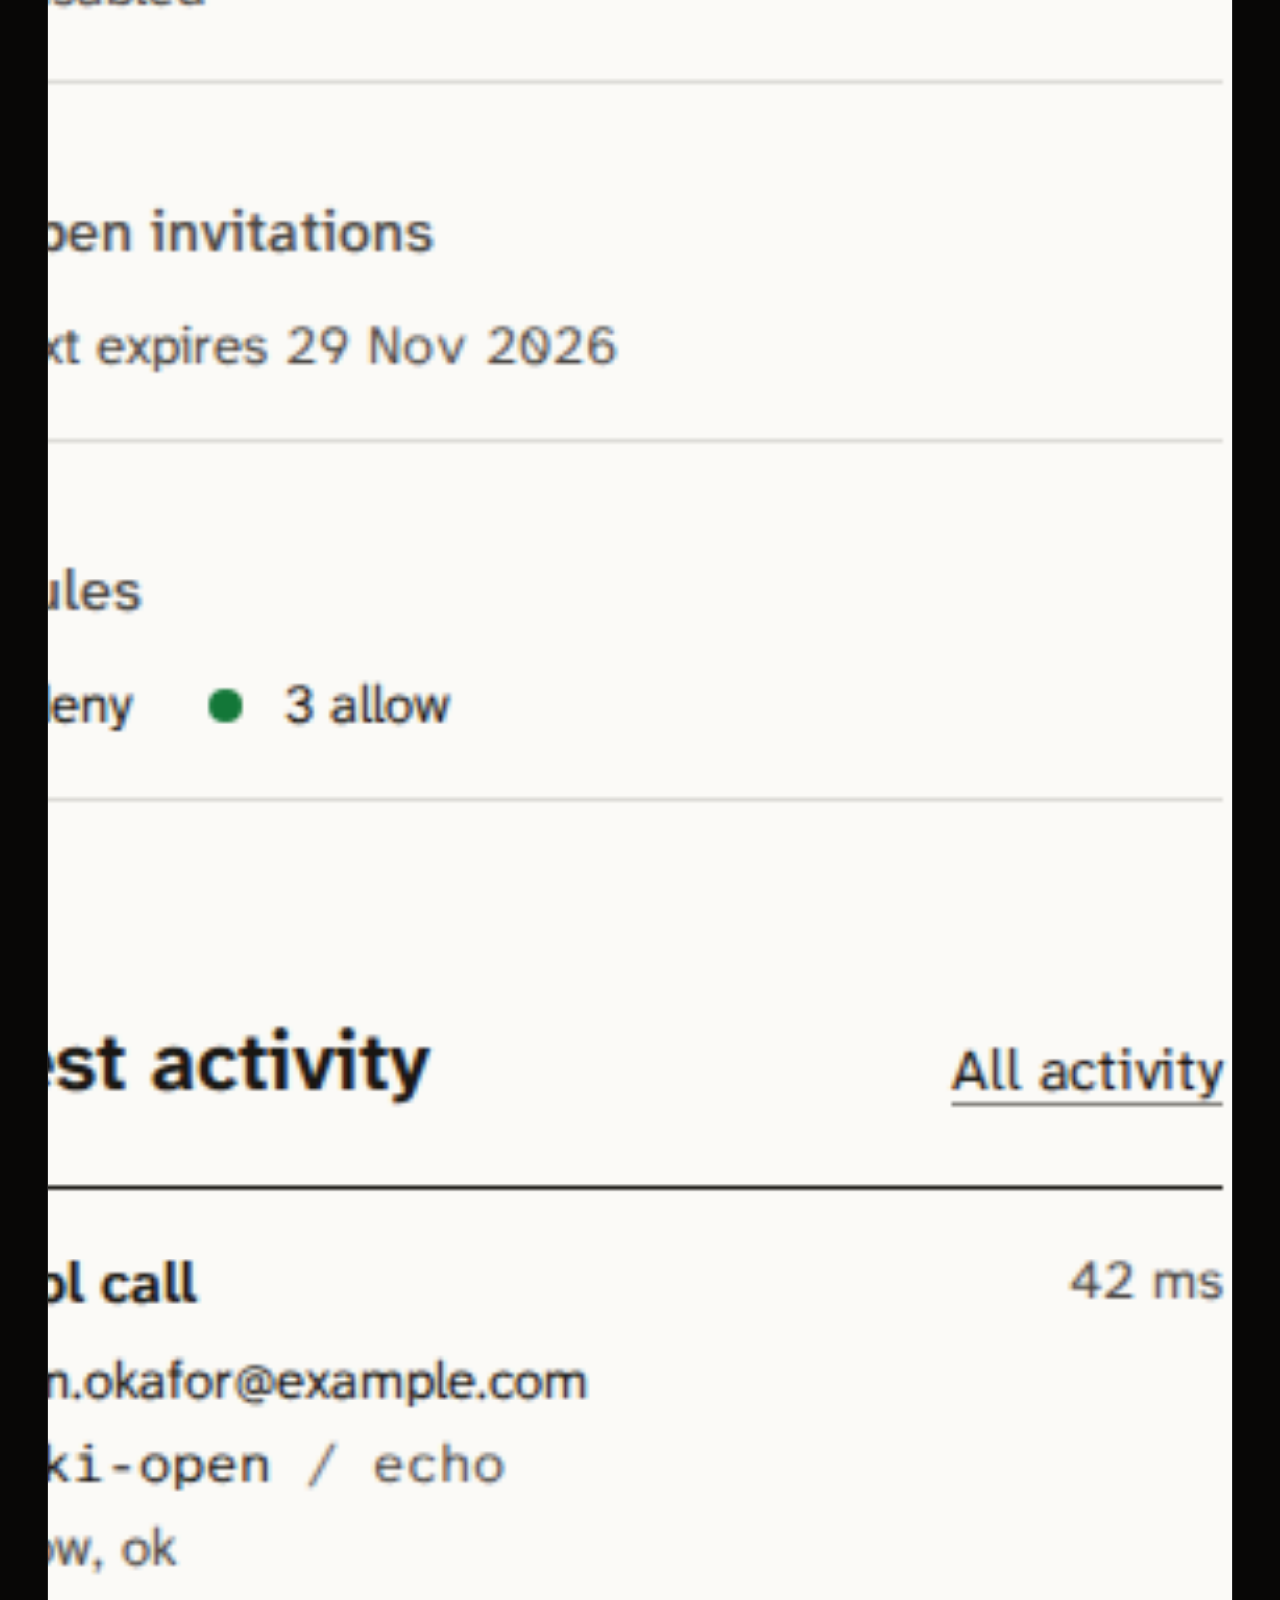
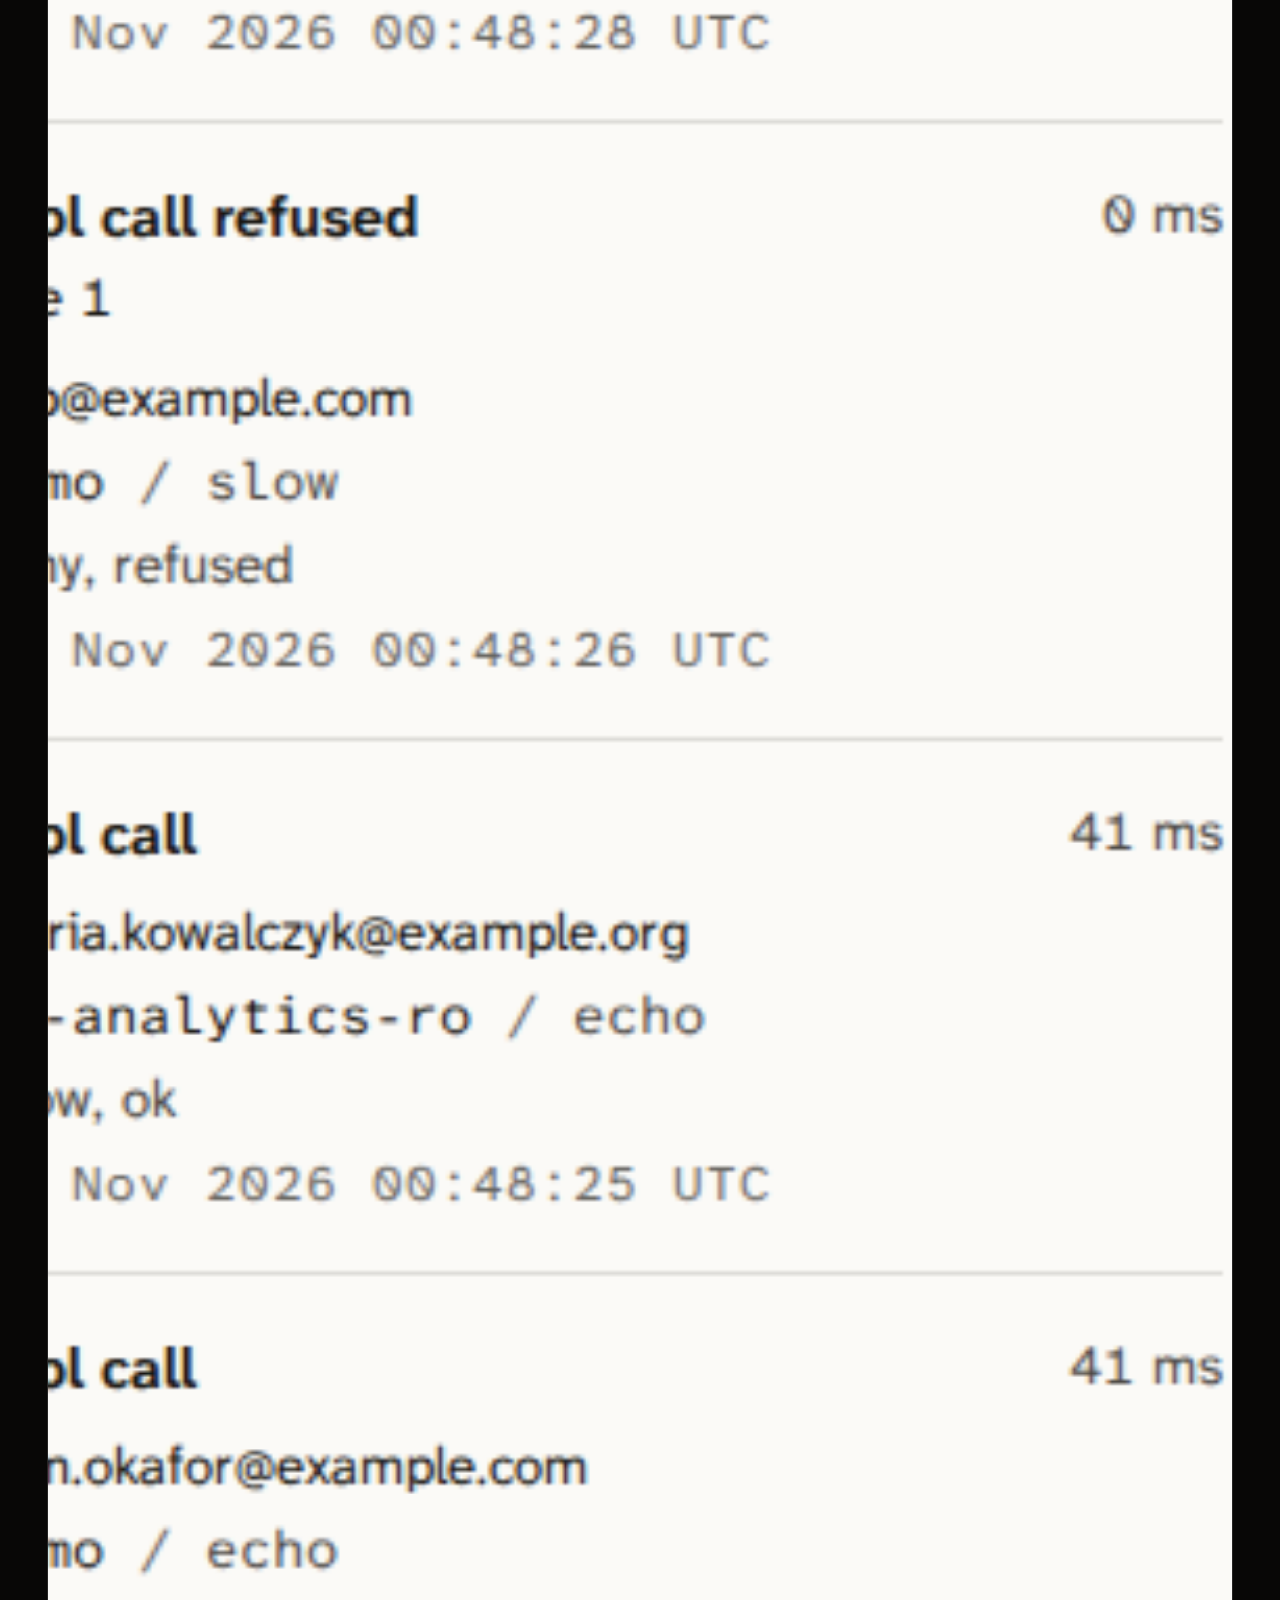
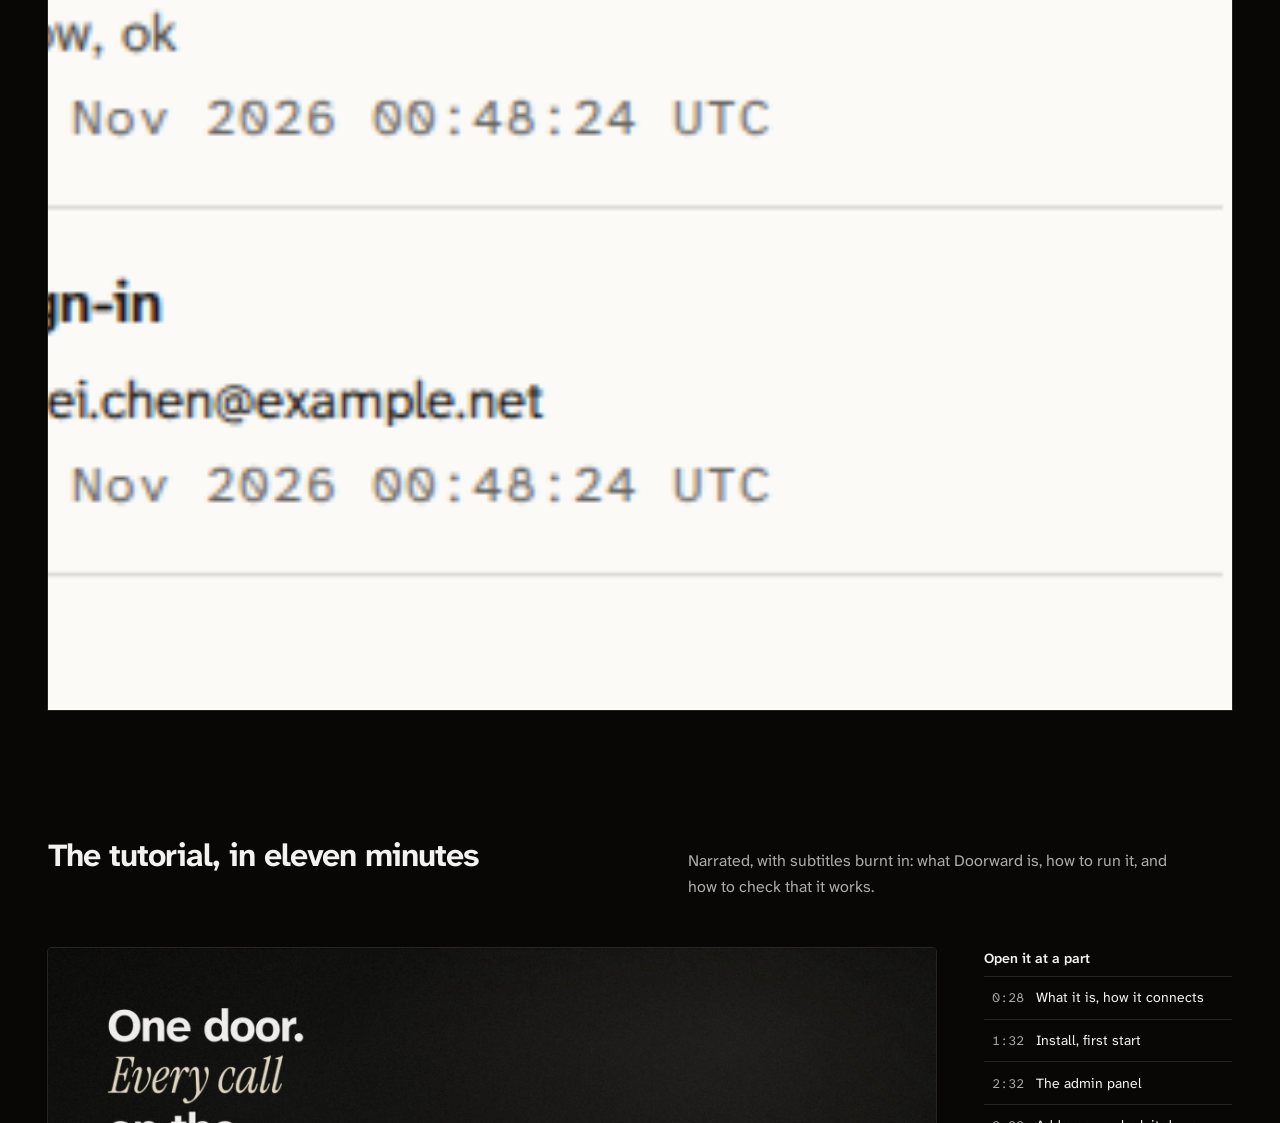
==== commit 4d52f501: "Version 1.3.0" ====
--- a/index.html
+++ b/index.html
@@ -5,12 +5,12 @@
 <meta name="viewport" content="width=device-width, initial-scale=1">
 <meta name="color-scheme" content="light dark">
 <title>Doorward: an authentication gateway in front of MCP servers</title>
-<meta name="description" content="Doorward is an open-source authentication gateway in front of MCP servers. People sign in with an email and a password, an admin decides who may use which server and which tool, and every tool call is recorded with the person who made it. One binary, one SQLite database. Version 1.2.0.">
+<meta name="description" content="Doorward is an open-source authentication gateway in front of MCP servers. People sign in with an email and a password, an admin decides who may use which server and which tool, and every tool call is recorded with the person who made it. One binary, one SQLite database. Version 1.3.0.">
 <meta property="og:type" content="website">
 <meta property="og:url" content="https://matpb.github.io/doorward/">
 <meta property="og:site_name" content="Doorward">
 <meta property="og:title" content="Doorward: an authentication gateway in front of MCP servers">
-<meta property="og:description" content="One sign-in in front of the MCP servers you run. An admin decides who may use which server and which tool, and every tool call is recorded with the person who made it. Version 1.2.0.">
+<meta property="og:description" content="One sign-in in front of the MCP servers you run. An admin decides who may use which server and which tool, and every tool call is recorded with the person who made it. Version 1.3.0.">
 <meta property="og:image" content="https://matpb.github.io/doorward/og.png">
 <meta property="og:image:type" content="image/png">
 <meta property="og:image:width" content="1280">
@@ -53,7 +53,7 @@
       <span class="handle" aria-hidden="true"></span>
     </p>
     <ul class="facts">
-      <li><span class="mark" data-v="allow" aria-hidden="true"></span>Version 1.2.0</li>
+      <li><span class="mark" data-v="allow" aria-hidden="true"></span>Version 1.3.0</li>
       <li>MIT or Apache-2.0</li>
       <li>One binary, one SQLite database</li>
     </ul>
@@ -387,13 +387,13 @@
 <section class="section" id="status" aria-labelledby="status-title">
   <div class="section-head">
     <h2 id="status-title">Status</h2>
-    <p>Version 1.2.0, and what that means today.</p>
+    <p>Version 1.3.0, and what that means today.</p>
   </div>
   <div class="section-body">
     <dl class="status">
       <div>
         <dt><span class="mark" data-v="allow" aria-hidden="true"></span>Released</dt>
-        <dd>Version 1.2.0. Fixes go into the newest release only.</dd>
+        <dd>Version 1.3.0. Fixes go into the newest release only.</dd>
       </div>
       <div>
         <dt><span class="mark" data-v="allow" aria-hidden="true"></span>Run with real clients</dt>
